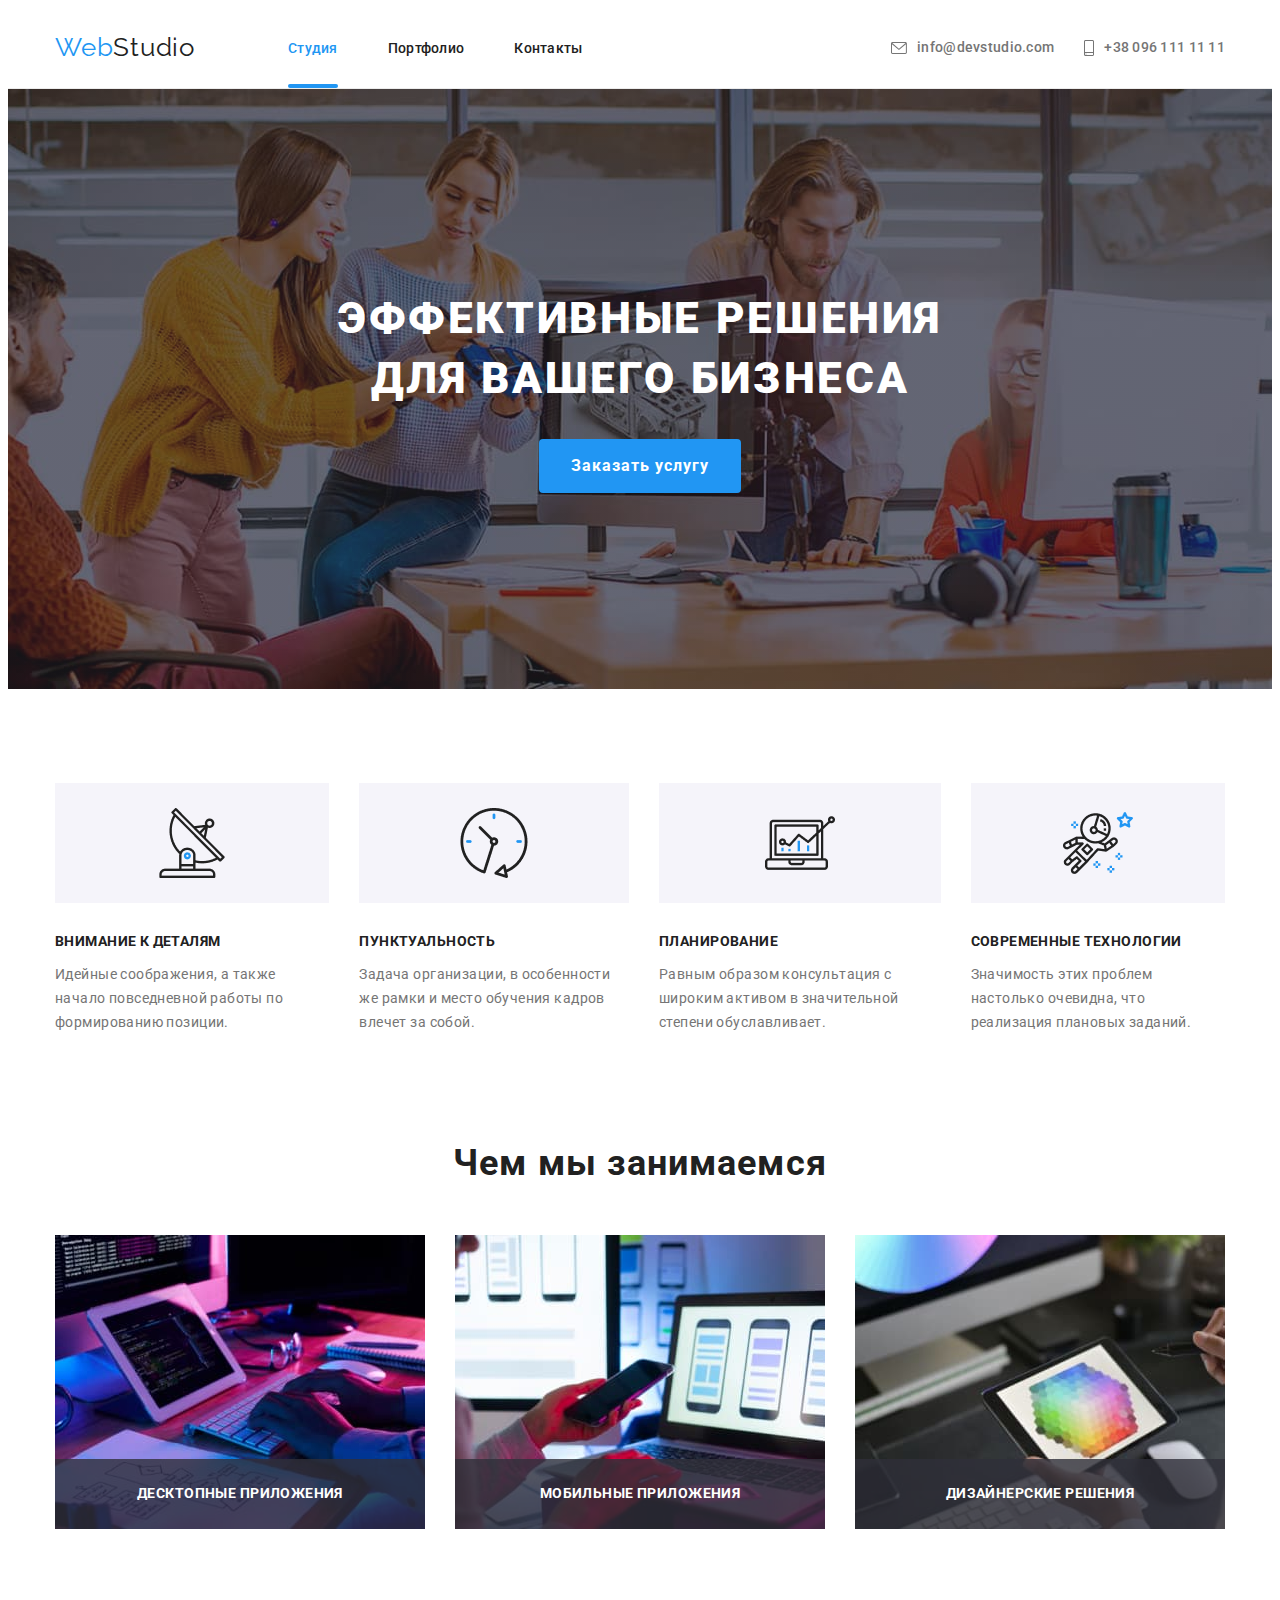
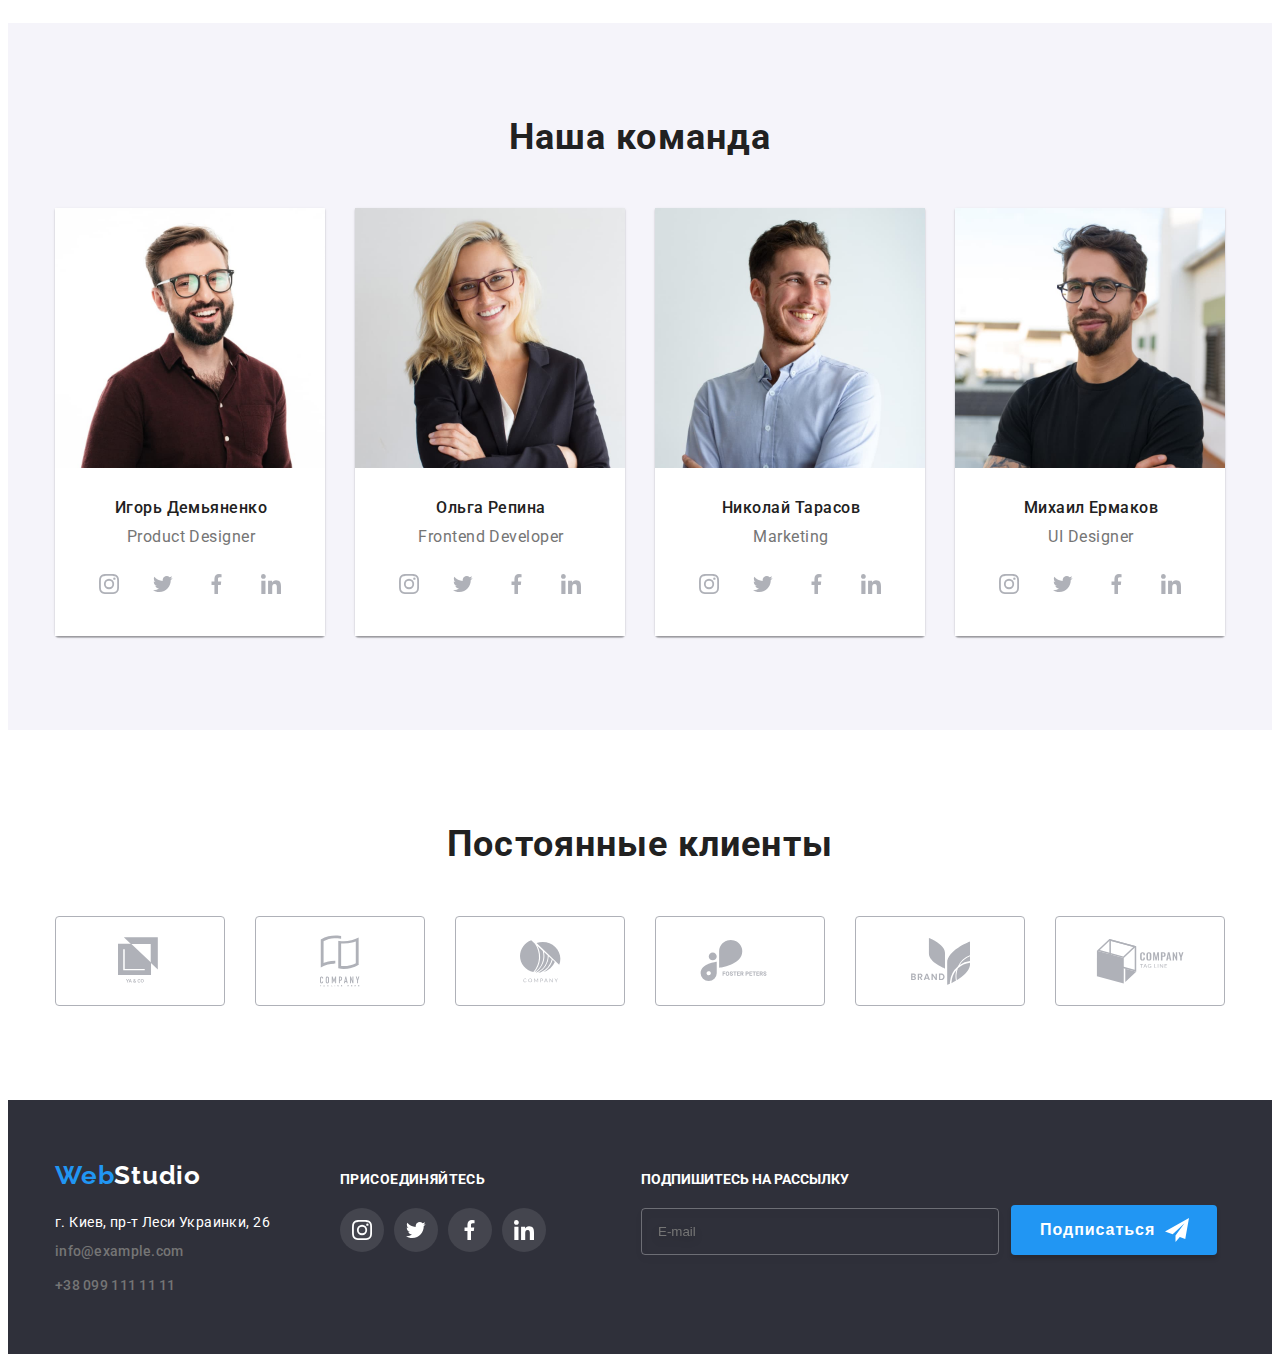
==== index.html @ e2f1b6fd "Добавление файлов 7-й работы" ====
<!DOCTYPE html>
<html lang="ru">
  <head>
    <meta charset="UTF-8" />
    <meta name="viewport" content="width=device-width, initial-scale=1.0" />
    <title>Студия</title>
    <link href="https://fonts.googleapis.com/css2?family=Raleway:wght@700&family=Roboto:wght@400;500;700;900&display=swap"
      rel="stylesheet">
    <link rel="stylesheet" href="./css/main.min.css" />
  </head>

  <body class="page">
    <!--Шапка сайта-->
    <header>
      <div class="container main-nav">
      <nav class="main-nav">
        <a href="./index.html" class="logo-header"><span class="web-header">Web</span>Studio</a>
        <ul class="site-nav list">
          <li class="item "><a href="./index.html" class="link current active-page">Студия</a></li>
          <li class="item"><a href="./portfolio.html" class="link">Портфолио</a></li>
          <li class="item"><a href="#contacts" class="link">Контакты</a></li>
        </ul>
      </nav>
      <ul class="site-contacts list">
        <li class="item envelope-item">
            <a href="mailto:info@devstudio.com" class="link envelope-link">
            <svg class="envelope-icon" width="16px" height="12px">
            <use href="./images/sprite.svg#icon-envelope"></use>
            </svg>info@devstudio.com</a>
        </li>
        <li class="item smartphone-item">
          <a href="tel:+380961111111" class="link smartphone-link">
            <svg class="smartphone-icon" width="10px" height="16px">
            <use href="./images/sprite.svg#icon-smartphone"></use>
            </svg>+38 096 111 11 11</a> 
        </li>
      </ul>
  </div>
    </header>
    <!--Герой-->
    <main>
    <section class="hero">
      <div class="container">
      <h1 class="hero-title">
        Эффективные решения<br/>
        для вашего бизнеса
      </h1>
      <div class="hero-button">
      <button type="button" class="button-primary" data-modal-open>Заказать услугу</button>
    </div>
    </div>
    </section>
    <!--Преимущества-->
    <section>
      <div class="container">
      <ul class="advantages list">
        <li class="advantages__item icon-antenna">
          <h3 class="title">Внимание к деталям</h3>
          <p class="text">
            Идейные соображения, а также начало повседневной работы по
            формированию позиции.
          </p>
        </li>
        <li class="advantages__item icon-clock">
          <h3 class="title">Пунктуальность</h3>
          <p class="text">
            Задача организации, в особенности же рамки и место обучения кадров
            влечет за собой.
          </p>
        </li>
        <li class="advantages__item icon-diagram">
          <h3 class="title">Планирование</h3>
          <p class="text">
            Равным образом консультация с широким активом в значительной степени
            обуславливает.
          </p>
        </li>
        <li class="advantages__item icon-astronaut">
          <h3 class="title">Современные технологии</h3>
          <p class="text">
            Значимость этих проблем настолько очевидна, что реализация плановых
            заданий.
          </p>
        </li>
      </ul>
      </div>
    </section>
    <!--Чем мы занимаемся-->
    <section>
    <div class="container">
      <h2 class="section-title">Чем мы занимаемся</h2>
      <ul class="examples list">
        <li class="examples__item">
          <img
            src="images/boxa.jpg"
            width="370"
            height="294"
            alt="Руки набирают код програмирования на клавиатуре"
          />
          <p class="examples__text">Десктопные приложения</p>
        </li>
        <li class="examples__item">
          <img
            src="images/boxb.jpg"
            width="370"
            height="294"
            alt="Девушка держит телефон"
          />
          <p class="examples__text">Мобильные приложения</p>
        </li>
        <li class="examples__item">
          <img
            src="images/boxc.jpg"
            width="370"
            height="294"
            alt="Работа с картинкой на планшете"
          />
          <p class="examples__text">Дизайнерские решения</p>
        </li>
      </ul>
      </div>
    </section>
    <!--Наша команда-->
    <section class="team">
      <div class="container section-team">
      <h2 class="section-title">Наша команда</h2>
      <ul class="team__list list">
        <li class="team__card">
          <img
            src="images/imga.jpg"
            width="270"
            height="260"
            alt="Селфи мужчины в красной рубашке"
          />
        <div class="team__content">  
          <h3 class="team__title">Игорь Демьяненко</h3>
          <p class="team__text">Product Designer</p>
        </div>
        <ul class="list icon-list">
          <li class="icon-list__item">
            <a href="" class="link icon-link__item">
            <svg class="icon-link" width="20" height="20" >
            <use href="./images/sprite.svg#icon-Instagram"></use>
            </svg>
            </a>
          </li>
          <li class="icon-list__item">
            <a href="" class="icon-link__item">
            <svg class="icon-link" width="20" height="20" >
            <use href="./images/sprite.svg#icon-Twitter"></use>
            </svg>
            </a>
          </li>
          <li class="icon-list__item">
            <a href="" class="icon-link__item">
            <svg class="icon-link" width="20" height="20" >
            <use href="./images/sprite.svg#icon-Facebook"></use>
            </svg> 
            </a>
          </li>
          <li class="icon-list__item">
            <a href="" class="icon-link__item">
            <svg class="icon-link" width="20" height="20">
            <use href="./images/sprite.svg#icon-Link"></use>
            </svg> 
            </a>
          </li>
        </ul>
        </li>
        <li class="team__card">
            <img
              src="images/imgb.jpg"
              width="270"
              height="260"
              alt="Селфи девушки блондинки в очках"
            />
        <div class="team__content">
            <h3 class="team__title">Ольга Репина</h3>
            <p class="team__text">Frontend Developer</p>
        </div>
        <ul class="list icon-list">
          <li class="icon-list__item">
            <a href="" class="link icon-link__item">
              <svg class="icon-link" width="20" height="20">
                <use href="./images/sprite.svg#icon-Instagram"></use>
              </svg>
            </a>
          </li>
          <li class="icon-list__item">
            <a href="" class="icon-link__item">
              <svg class="icon-link" width="20" height="20">
                <use href="./images/sprite.svg#icon-Twitter"></use>
              </svg>
            </a>
          </li>
          <li class="icon-list__item">
            <a href="" class="icon-link__item">
              <svg class="icon-link" width="20" height="20">
                <use href="./images/sprite.svg#icon-Facebook"></use>
              </svg>
            </a>
          </li>
          <li class="icon-list__item">
            <a href="" class="icon-link__item">
              <svg class="icon-link" width="20" height="20">
                <use href="./images/sprite.svg#icon-Link"></use>
              </svg>
            </a>
          </li>
        </ul>
        </li>
        <li class="team__card">
          <img
            src="images/imgc.jpg"
            width="270"
            height="260"
            alt="Селфи мужчины в белой рубашке"
          />
        <div class="team__content"> 
          <h3 class="team__title">Николай Тарасов</h3>
          <p class="team__text">Marketing</p>
        </div>
        <ul class="list icon-list">
          <li class="icon-list__item">
            <a href="" class="link icon-link__item">
              <svg class="icon-link" width="20" height="20">
                <use href="./images/sprite.svg#icon-Instagram"></use>
              </svg>
            </a>
          </li>
          <li class="icon-list__item">
            <a href="" class="icon-link__item">
              <svg class="icon-link" width="20" height="20">
                <use href="./images/sprite.svg#icon-Twitter"></use>
              </svg>
            </a>
          </li>
          <li class="icon-list__item">
            <a href="" class="icon-link__item">
              <svg class="icon-link" width="20" height="20">
                <use href="./images/sprite.svg#icon-Facebook"></use>
              </svg>
            </a>
          </li>
          <li class="icon-list__item">
            <a href="" class="icon-link__item">
              <svg class="icon-link" width="20" height="20">
                <use href="./images/sprite.svg#icon-Link"></use>
              </svg>
            </a>
          </li>
        </ul>
        </li>
        <li class="team__card">
          <img
            src="images/imgd.jpg"
            width="270"
            height="260"
            alt="Селфи мужчины в очках и черной футболке"
          />
        <div class="team__content">  
          <h3 class="team__title">Михаил Ермаков</h3>
          <p class="team__text">UI Designer</p>
        </div> 
        <ul class="list icon-list">
          <li class="icon-list__item">
            <a href="" class="link icon-link__item">
              <svg class="icon-link" width="20" height="20">
                <use href="./images/sprite.svg#icon-Instagram"></use>
              </svg>
            </a>
          </li>
          <li class="icon-list__item">
            <a href="" class="icon-link__item">
              <svg class="icon-link" width="20" height="20">
                <use href="./images/sprite.svg#icon-Twitter"></use>
              </svg>
            </a>
          </li>
          <li class="icon-list__item">
            <a href="" class="icon-link__item">
              <svg class="icon-link" width="20" height="20">
                <use href="./images/sprite.svg#icon-Facebook"></use>
              </svg>
            </a>
          </li>
          <li class="icon-list__item">
            <a href="" class="icon-link__item">
              <svg class="icon-link" width="20" height="20">
                <use href="./images/sprite.svg#icon-Link"></use>
              </svg>
            </a>
          </li>
        </ul>
        </li>
      </ul>
      </div>
    </section>
    <section>
      <div class="container clients">
        <h2 class="section-title ">Постоянные клиенты</h2>
        <ul class="list clients-list">
          <li class="clients-list__item">
            <div class="clients-container">
            <a href="" class="clients-link">
            <svg class="clients-icon" width="44px" height="49px">
            <use href="./images/sprite.svg#icon-Yago"></use>
            </svg> 
            </a>
            </div>
          </li>
          <li class="clients-list__item">
            <div class="clients-container">
            <a href="" class="clients-link">
            <svg class="clients-icon" width="40px" height="52px">
            <use href="./images/sprite.svg#icon-Tagline" class=""></use>
            </svg>
            </a>
            </div>
          </li>
          <li class="clients-list__item">
            <div class="clients-container">
            <a href="" class="clients-link">
            <svg class="clients-icon" width="41px" height="43px">
            <use href="./images/sprite.svg#icon-Company"></use>
            </svg> 
            </a>
            </div>
          </li>
          <li class="clients-list__item">
            <div class="clients-container">
            <a href="" class="clients-link">
            <svg class="clients-icon" width="80px" height="42px">
            <use href="./images/sprite.svg#icon-Foster"></use>
            </svg> 
            </a>
            </div>
          </li>
          <li class="clients-list__item">
            <div class="clients-container">
            <a href="" class="clients-link">
            <svg class="clients-icon" width="59px" height="47px">
            <use href="./images/sprite.svg#icon-Brand"></use>
            </svg> 
            </a>
            </div>
          </li>
          <li class="clients-list__item">
            <div class="clients-container">
            <a href="" class="clients-link">
            <svg class="clients-icon" width="89px" height="45px">
            <use href="./images/sprite.svg#icon-Comline"></use>
            </svg> 
            </a>
            </div>
          </li>
        </ul>
      </div>
    </section>
    </main>
    <!--Подвал сайта-->
    <footer class="footer">
      <div class="container footer-info">
      <div class="address-footer">
      <a href="./index.html" class="logo-footer"><span class="web-footer">Web</span>Studio</a>
      <!--Контактные данные-->
      <address class="address">г. Киев, пр-т Леси Украинки, 26</address>
      <address class="site-contacts mail" id="contacts"><a href="mailto:info@example.com" class="link mail">info@example.com</a></address>
      <address class="site-contacts "><a href="tel:+380991111111" class="link phone-number">+38 099 111 11 11</a></address>
      </div>
      <!-- Join-icons -->
      <div class="join">
        <h2 class="join-title">Присоединяйтесь</h2>
        <ul class="list join-list">
          <li class="join-list__item">
            <a href="" class="join-link">
            <svg width="20px" height="20px">
            <use href="./images/sprite.svg#icon-Instagram"></use>
            </svg>
            </a> 
          </li>
          <li class="join-list__item"> 
            <a href="" class="join-link">
            <svg width="20px" height="20px">
            <use href="./images/sprite.svg#icon-Twitter"></use>
            </svg>
            </a> 
          </li>
          <li class="join-list__item">
            <a href="" class="join-link">
            <svg width="20px" height="20px">
            <use href="./images/sprite.svg#icon-Facebook"></use>
            </svg>
            </a>
          </li>
          <li class="join-list__item">
            <a href="" class="join-link">
            <svg width="20px" height="20px">
            <use href="./images/sprite.svg#icon-Link"></use>
            </svg>
            </a>
          </li>
        </ul>
      </div>
      <div class="form-container">
        <form class="footer-form">
          <div class="footer-form__subs">
            <label for="footer-mail" class="footer-form__title">
              Подпишитесь на рассылку
            </label>
            <input class="footer-form__mail" type="email" name="footer-mail" id="footer-mail" placeholder="E-mail">
          </div>
            <button class="footer-form__button" type="submit">Подписаться
            <svg class="form-button__icon" width="24px" height="24px">
            <use href="./images/sprite.svg#icon-send"></use>
            </svg>
            </button>
        </form>
      </div>
    </div>
    </footer>
    <div class="backdrop is-hidden" data-modal>
      <div class="modal">
        <button class="button-close" data-modal-close>
          <svg class="button-icon" width="11px" height="11px">
            <use href="./images/sprite.svg#icon-Vector"></use>
          </svg>
        </button>
        <form class="modal-content">
          <h2 class="title-modal">Оставьте свои данные, мы вам перезвоним</h2>
          <label class="modal-content-label">
            Имя
            <input class="modal-content-input" type="text" name="user-name">
            <svg class="modal-content-icon" width="18px" height="18px">
              <use href="./images/sprite.svg#icon-person-modal"></use>
            </svg>
          </label>
          <label class="modal-content-label">
            Телефон
            <input class="modal-content-input" type="tel" name="user-phone">
            <svg class="modal-content-icon" width="18px" height="18px">
              <use href="./images/sprite.svg#icon-tel-modal"></use>
            </svg>
          </label>
          <label class="modal-content-label">
            Почта
            <input class="modal-content-input" type="email" name="user-mail">
            <svg class="modal-content-icon" width="18px" height="18px">
              <use href="./images/sprite.svg#icon-mail-modal"></use>
            </svg>
          </label>
          <label class="modal-content-label">
            Комментарий
            <textarea class="modal-content-input coments" name="user-comments" rows="10" placeholder="Введите текст"></textarea>
        
          </label>
          <label class="lable-check" for="policy">
            <input class="checkbox" type="checkbox" name="policy" id="policy">
            <span class="icon-check"></span>
            Соглашаюсь с рассылкой и принимаю <a href="" class="license-accept">Условия договора</a>
          </label>

          <button class="modal-content-button" type="submit">Отправить</button>
        </form>
      </div>
    </div>
    <script src="./js/modal.js"></script>
  </body>
</html>
---- css/main.min.css ----
:root{--primary-text-color: #757575;--title-text-color: #212121;--accent-text-color: #2196f3;--primary-white-color: #ffffff;--bgc-button-secondary: #f5f4fa;--bgc-hero-footer: #2f303a;--bgc-team: #f5f4fa;--pc-icon-color: #afb1b8;--clients-link-color: #afb1b8}html{-webkit-box-sizing:border-box;box-sizing:border-box}*,*::before,*::after{-webkit-box-sizing:inherit;box-sizing:inherit}.list{padding:0;margin:0;list-style:none}img{display:block;max-width:100%;height:auto}.page{background-color:var(--primary-white-color);color:var(--primary-text-color);font-family:Roboto, sans-serif}.container{margin-left:auto;margin-right:auto;padding-left:15px;padding-right:15px;width:1200px}.section-title{margin-top:0;margin-bottom:50px;color:var(--title-text-color);font-weight:bold;font-size:36px;line-height:1.16;text-align:center;letter-spacing:0.03em}.logo-header{padding-top:24px;padding-bottom:25px;color:var(--title-text-color);font-family:Raleway, sans-serif;font-size:26px;line-height:1.19;letter-spacing:0.03em;text-decoration:none}span.web-header{color:var(--accent-text-color);font-family:Raleway, sans-serif}.logo-footer{display:inline-block;padding-top:60px;padding-bottom:20px;color:var(--primary-white-color);font-family:Raleway, sans-serif;font-weight:bold;font-size:26px;line-height:1.19;letter-spacing:0.03em;text-decoration:none}span.web-footer{color:var(--accent-text-color);font-family:Raleway, sans-serif}header{border-bottom:1px solid #ececec}.main-nav{display:-webkit-box;display:-ms-flexbox;display:flex;-webkit-box-align:center;-ms-flex-align:center;align-items:center}.site-nav{display:-webkit-box;display:-ms-flexbox;display:flex;margin-left:93px}.site-nav .item:not(:last-child){margin-right:50px}.site-nav .link{color:var(--title-text-color);font-weight:500;font-size:14px;line-height:1.14;letter-spacing:0.02em;text-decoration:none}.site-nav .link:hover,.site-nav .link:focus{color:var(--accent-text-color);-webkit-transition:color 250ms cubic-bezier(0.4, 0, 0.2, 1);transition:color 250ms cubic-bezier(0.4, 0, 0.2, 1)}.site-nav .link.current{color:var(--accent-text-color)}.active-page{position:relative;padding-bottom:32px}.active-page::after{position:absolute;display:block;left:0;bottom:0;content:"";width:100%;height:4px;border-radius:2px;background-color:var(--accent-text-color)}.site-contacts{display:-webkit-box;display:-ms-flexbox;display:flex;margin-left:auto}.site-contacts .item+.item{margin-left:30px}.site-contacts .link{color:var(--primary-text-color);font-weight:500;font-style:normal;font-size:14px;line-height:1.14;letter-spacing:0.02em;text-decoration:none}.envelope-link{display:-webkit-box;display:-ms-flexbox;display:flex;-webkit-box-align:center;-ms-flex-align:center;align-items:center}.envelope-link:hover,.envelope-link:focus{color:var(--accent-text-color);-webkit-transition:color 250ms cubic-bezier(0.4, 0, 0.2, 1);transition:color 250ms cubic-bezier(0.4, 0, 0.2, 1)}.envelope-link:hover .envelope-icon,.envelope-link:focus .envelope-icon{fill:var(--accent-text-color);-webkit-transition:fill 250ms cubic-bezier(0.4, 0, 0.2, 1);transition:fill 250ms cubic-bezier(0.4, 0, 0.2, 1)}.envelope-icon{margin-right:10px;fill:var(--primary-text-color)}.smartphone-link{display:-webkit-box;display:-ms-flexbox;display:flex;-webkit-box-align:center;-ms-flex-align:center;align-items:center}.smartphone-link:hover,.smartphone-link:focus{color:var(--accent-text-color);-webkit-transition:color 250ms cubic-bezier(0.4, 0, 0.2, 1);transition:color 250ms cubic-bezier(0.4, 0, 0.2, 1)}.smartphone-link:hover .smartphone-icon,.smartphone-link:focus .smartphone-icon{fill:var(--accent-text-color);-webkit-transition:fill 250ms cubic-bezier(0.4, 0, 0.2, 1);transition:fill 250ms cubic-bezier(0.4, 0, 0.2, 1)}.smartphone-icon{margin-right:10px;fill:var(--primary-text-color)}.hero{background-color:var(--bgc-hero-footer);text-align:center;margin-top:0;margin-bottom:94px}.hero{max-width:1600px;height:600px;margin-left:auto;margin-right:auto;background-image:-webkit-gradient(linear, left top, right top, from(rgba(47,48,58,0.4)), to(rgba(47,48,58,0.4))),url(../images/fon-copy.jpg);background-image:linear-gradient(to right, rgba(47,48,58,0.4), rgba(47,48,58,0.4)),url(../images/fon-copy.jpg);background-repeat:no-repeat;background-position:center;background-size:cover}.hero-title{margin-top:0;margin-bottom:30px;padding-top:200px;color:var(--primary-white-color);font-weight:900;font-size:44px;line-height:1.36;letter-spacing:0.06em;text-transform:uppercase}.hero-button{padding-bottom:200px}.advantages__item{margin-left:30px}.advantages__item:first-child{margin-left:0}.advantages__item::before{margin-bottom:30px;display:block;content:"";height:120px;background-repeat:no-repeat;background-position:center;background-color:var(--bgc-button-secondary)}.icon-antenna::before{background-image:url(../images/antenna.png)}.icon-clock::before{background-image:url(../images/clock.png)}.icon-diagram::before{background-image:url(../images/diagram.png)}.icon-astronaut::before{background-image:url(../images/astronaut.png)}.advantages{display:-webkit-box;display:-ms-flexbox;display:flex;margin-top:0;margin-bottom:94px}.advantages .title{margin-top:0;margin-bottom:10px;color:var(--title-text-color);font-weight:bold;font-size:14px;line-height:16px;letter-spacing:0.03em;text-transform:uppercase}.advantages .text{font-weight:normal;font-size:14px;line-height:1.71;letter-spacing:0.03em}.examples{display:-webkit-box;display:-ms-flexbox;display:flex;-webkit-box-pack:justify;-ms-flex-pack:justify;justify-content:space-between;-webkit-box-align:stretch;-ms-flex-align:stretch;align-items:stretch;margin-top:0;margin-bottom:94px}.examples__item{position:relative;margin-left:30px}.examples__item:first-child{margin-left:0}.examples__text{position:absolute;bottom:0;right:0}.examples__text{display:-webkit-box;display:-ms-flexbox;display:flex;-webkit-box-pack:center;-ms-flex-pack:center;justify-content:center;-webkit-box-align:center;-ms-flex-align:center;align-items:center;width:370px;height:70px;background-color:rgba(47,48,58,0.8);margin:0;padding:0;font-family:Roboto;font-style:normal;font-weight:bold;font-size:14px;line-height:1.14;text-align:center;letter-spacing:0.03em;text-transform:uppercase;color:var(--primary-white-color)}.team{background-color:var(--bgc-team)}.team__list{display:-webkit-box;display:-ms-flexbox;display:flex;-ms-flex-pack:distribute;justify-content:space-around}.section-team{padding-top:94px;padding-bottom:94px}.team__title{margin-top:0;margin-bottom:0;padding-top:30px;padding-bottom:10px;color:var(--title-text-color);font-weight:500;font-size:16px;line-height:1.19;letter-spacing:0.03em}.team__text{margin-top:0;margin-bottom:0;padding-top:0;padding-bottom:16px;font-weight:normal;font-size:16px;line-height:1.19;letter-spacing:0.03em}.team__card{width:270px;border-radius:0px 0px 4px 4px;-webkit-box-shadow:0px 1px 3px rgba(0,0,0,0.12),0px 1px 1px rgba(0,0,0,0.14),0px 2px 1px rgba(0,0,0,0.2);box-shadow:0px 1px 3px rgba(0,0,0,0.12),0px 1px 1px rgba(0,0,0,0.14),0px 2px 1px rgba(0,0,0,0.2)}.team__card{margin-left:30px}.team__card:first-child{margin-left:0}.team__content{padding-top:0;padding-right:57px;padding-left:59px;background-color:var(--primary-white-color);text-align:center}.icon-list{display:-webkit-inline-box;display:-ms-inline-flexbox;display:inline-flex;-webkit-box-pack:center;-ms-flex-pack:center;justify-content:center;padding:0;margin:0;background-color:var(--primary-white-color)}.icon-list{padding-bottom:30px}.icon-list__item{margin-right:10px;border-radius:50%}.icon-list__item:first-child{margin-left:32px}.icon-list__item:last-child{margin-right:32px}.icon-link__item{display:block;display:-webkit-box;display:-ms-flexbox;display:flex;-webkit-box-pack:center;-ms-flex-pack:center;justify-content:center;-webkit-box-align:center;-ms-flex-align:center;align-items:center;border-radius:50%;width:44px;height:44px;background-color:var(--primary-white-color)}.icon-link{fill:var(--pc-icon-color)}.icon-link__item:hover,.icon-link__item:focus{background-color:var(--accent-text-color);-webkit-transition:background-color 250ms cubic-bezier(0.4, 0, 0.2, 1);transition:background-color 250ms cubic-bezier(0.4, 0, 0.2, 1)}.icon-link__item:hover .icon-link,.icon-link__item:focus .icon-link{fill:var(--primary-white-color);-webkit-transition:fill 250ms cubic-bezier(0.4, 0, 0.2, 1);transition:fill 250ms cubic-bezier(0.4, 0, 0.2, 1)}.button-primary{color:var(--primary-white-color);background-color:var(--accent-text-color);border-color:transparent;font-family:inherit;cursor:pointer;font-weight:bold;font-size:16px;line-height:1.88;letter-spacing:0.06em;display:inline-block;border-radius:4px;padding:10px 30px;min-width:200px;text-align:center}.button-secondary{color:var(--title-text-color);background-color:var(--bgc-button-secondary);padding:6px 22px;border-radius:4px;border-color:transparent;font-family:inherit;font-weight:500;font-size:16px;line-height:1.63;text-align:center;letter-spacing:0.03em;cursor:pointer}.button-secondary:hover,.button-secondary:focus{color:var(--primary-white-color);background-color:var(--accent-text-color);-webkit-transition:background-color 250ms cubic-bezier(0.4, 0, 0.2, 1),color 250ms cubic-bezier(0.4, 0, 0.2, 1);transition:background-color 250ms cubic-bezier(0.4, 0, 0.2, 1),color 250ms cubic-bezier(0.4, 0, 0.2, 1)}.clients-list{display:-webkit-box;display:-ms-flexbox;display:flex}.clients{padding-top:94px;padding-bottom:94px}.clients-list__item{display:-webkit-box;display:-ms-flexbox;display:flex}.clients-list__item{margin-right:30px}.clients-list__item:last-child{margin-right:0}.clients-link{display:block;display:-webkit-box;display:-ms-flexbox;display:flex;width:170px;height:90px;border:1px solid #afb1b8;border-radius:4px;-webkit-box-align:center;-ms-flex-align:center;align-items:center;-webkit-box-pack:center;-ms-flex-pack:center;justify-content:center;fill:var(--clients-link-color)}.clients-link:hover,.clients-link:focus{border-color:var(--accent-text-color);-webkit-transition:border-color 250ms cubic-bezier(0.4, 0, 0.2, 1);transition:border-color 250ms cubic-bezier(0.4, 0, 0.2, 1)}.clients-link:hover .clients-icon,.clients-link:focus .clients-icon{fill:var(--accent-text-color);-webkit-transition:fill 250ms cubic-bezier(0.4, 0, 0.2, 1);transition:fill 250ms cubic-bezier(0.4, 0, 0.2, 1)}.footer{background-color:var(--bgc-hero-footer)}.footer-info{display:-webkit-box;display:-ms-flexbox;display:flex;-webkit-box-align:baseline;-ms-flex-align:baseline;align-items:baseline}.address{padding-bottom:9px;color:var(--primary-white-color);font-family:Roboto;font-style:normal;font-weight:normal;font-size:14px;line-height:1.71;letter-spacing:0.03em}.mail{padding-bottom:9px}.mail:hover,.mail:focus{color:var(--accent-text-color);-webkit-transition:color 250ms cubic-bezier(0.4, 0, 0.2, 1);transition:color 250ms cubic-bezier(0.4, 0, 0.2, 1)}.phone-number{padding-bottom:60px}.phone-number:hover,.phone-number:focus{color:var(--accent-text-color);-webkit-transition:color 250ms cubic-bezier(0.4, 0, 0.2, 1);transition:color 250ms cubic-bezier(0.4, 0, 0.2, 1)}.join{margin-left:70px;padding-top:14px}.join-title{margin:0;padding:0;color:var(--primary-white-color);width:145px;height:16px}.join-title{font-family:Roboto;font-style:normal;font-weight:bold;font-size:14px;line-height:1.14;letter-spacing:0.03em;text-transform:uppercase}.join-list{display:-webkit-box;display:-ms-flexbox;display:flex;margin-top:20px;background-color:var(--bgc-hero-footer)}.join-list__item{margin-right:10px}.join-list__item:last-child{margin-right:0}.join-link{display:block;padding:12px;width:44px;height:44px;border-radius:50%;background-color:rgba(255,255,255,0.1)}.join-link{fill:var(--primary-white-color)}.join-link:hover,.join-link:focus{background-color:var(--accent-text-color);-webkit-transition:background-color 250ms cubic-bezier(0.4, 0, 0.2, 1);transition:background-color 250ms cubic-bezier(0.4, 0, 0.2, 1)}.form-container{margin-left:95px}.footer-form{display:-webkit-box;display:-ms-flexbox;display:flex;-webkit-box-align:end;-ms-flex-align:end;align-items:flex-end}.footer-form__subs{display:-webkit-box;display:-ms-flexbox;display:flex;-webkit-box-orient:vertical;-webkit-box-direction:normal;-ms-flex-direction:column;flex-direction:column}.footer-form__title{font-family:Roboto;font-style:normal;font-weight:bold;font-size:14px;line-height:1.14;text-transform:uppercase;color:var(--primary-white-color)}.footer-form__mail{margin-top:20px;padding-top:15px;padding-right:16px;padding-bottom:15px;padding-left:16px;color:var(--primary-white-color);width:358px;border:1px solid rgba(255,255,255,0.3);-webkit-filter:drop-shadow(0px 4px 4px rgba(0,0,0,0.15));filter:drop-shadow(0px 4px 4px rgba(0,0,0,0.15));border-radius:4px;background-color:transparent}.footer-form__button{margin-left:12px;padding-top:10px;padding-right:28px;padding-bottom:10px;padding-left:29px;display:-webkit-box;display:-ms-flexbox;display:flex;-webkit-box-align:center;-ms-flex-align:center;align-items:center;font-weight:700;font-size:16px;line-height:1.875;letter-spacing:0.06em;color:#ffffff;background-color:var(--accent-text-color);cursor:pointer;border:0;-webkit-box-shadow:0px 4px 4px rgba(0,0,0,0.15);box-shadow:0px 4px 4px rgba(0,0,0,0.15);border-radius:4px}.form-button__icon{margin-left:10px;fill:var(--primary-white-color)}.backdrop{position:fixed;top:0;left:0;width:100%;height:100%;background-color:rgba(0,0,0,0.2);opacity:1;-webkit-transition:opacity 250ms cubic-bezier(0.4, 0, 0.2, 1);transition:opacity 250ms cubic-bezier(0.4, 0, 0.2, 1)}.backdrop.is-hidden{opacity:0;pointer-events:none}.backdrop.is-hidden .modal{-webkit-transform:translate(-50%, -50%) scale(0.9);transform:translate(-50%, -50%) scale(0.9)}.modal{position:absolute;top:50%;left:50%;-webkit-transform:translate(-50%, -50%) scale(1);transform:translate(-50%, -50%) scale(1);-webkit-transition:-webkit-transform 250ms cubic-bezier(0.4, 0, 0.2, 1);transition:-webkit-transform 250ms cubic-bezier(0.4, 0, 0.2, 1);transition:transform 250ms cubic-bezier(0.4, 0, 0.2, 1);transition:transform 250ms cubic-bezier(0.4, 0, 0.2, 1), -webkit-transform 250ms cubic-bezier(0.4, 0, 0.2, 1);width:528px;height:581px;border-radius:4px;-webkit-box-shadow:0px 1px 3px rgba(0,0,0,0.12),0px 1px 1px rgba(0,0,0,0.14),0px 2px 1px rgba(0,0,0,0.2);box-shadow:0px 1px 3px rgba(0,0,0,0.12),0px 1px 1px rgba(0,0,0,0.14),0px 2px 1px rgba(0,0,0,0.2);background-color:var(--primary-white-color)}.button-close{display:-webkit-inline-box;display:-ms-inline-flexbox;display:inline-flex;-webkit-box-align:center;-ms-flex-align:center;align-items:center;-webkit-box-pack:center;-ms-flex-pack:center;justify-content:center;position:absolute;top:8px;right:8px;width:30px;height:30px;padding:0;background-color:var(--primary-white-color);border:1px solid rgba(0,0,0,0.1);border-radius:50%;cursor:pointer}.button-close:hover .button-icon{fill:var(--accent-text-color)}.button-icon{-webkit-transition:fill 250ms cubic-bezier(0.4, 0, 0.2, 1);transition:fill 250ms cubic-bezier(0.4, 0, 0.2, 1)}.modal-content{display:-webkit-box;display:-ms-flexbox;display:flex;-webkit-box-orient:vertical;-webkit-box-direction:normal;-ms-flex-direction:column;flex-direction:column;margin-right:40px;margin-left:40px;margin-bottom:40px}.title-modal{margin-top:40px;margin-bottom:12px;font-family:Roboto;font-style:normal;font-weight:bold;font-size:20px;line-height:1.15;text-align:center;letter-spacing:0.03em;color:var(--title-text-color)}.modal-content-label{position:relative;display:block;font-family:Roboto;font-style:normal;font-weight:normal;font-size:12px;line-height:14px;letter-spacing:0.01em;color:var(--primary-text-color)}.modal-content-label:nth-child(n+3){margin-top:10px}.modal-content-input{display:block;cursor:pointer;margin-top:4px;padding-top:12px;padding-right:16px;padding-bottom:12px;padding-left:42px;border:1px solid rgba(33,33,33,0.2);border-radius:4px;width:100%;resize:none;-webkit-transition:border 250ms cubic-bezier(0.4, 0, 0.2, 1);transition:border 250ms cubic-bezier(0.4, 0, 0.2, 1)}.modal-content-input:focus,.modal-content-input:hover{border:1px solid var(--accent-text-color)}.modal-content-input:focus ~ .modal-content-icon,.modal-content-input:hover ~ .modal-content-icon{fill:var(--accent-text-color)}.modal-content-input.coments{padding-left:16px;height:120px}.modal-content-input.coments::-webkit-input-placeholder{color:rgba(117,117,117,0.5)}.modal-content-input.coments:-ms-input-placeholder{color:rgba(117,117,117,0.5)}.modal-content-input.coments::-ms-input-placeholder{color:rgba(117,117,117,0.5)}.modal-content-input.coments::placeholder{color:rgba(117,117,117,0.5)}.modal-content-icon{position:absolute;top:50%;left:12px;-webkit-transition:fill 250ms cubic-bezier(0.4, 0, 0.2, 1);transition:fill 250ms cubic-bezier(0.4, 0, 0.2, 1)}.checkbox{position:absolute;width:1px;height:1px;margin:-1px;padding:0;border:0;clip:rect(0 0 0 0)}.checkbox:checked+.icon-check{border-color:transparent;background-color:var(--accent-text-color);background-image:url(../images/check.svg);background-repeat:no-repeat;background-size:contain;background-origin:border-box;background-position:center}.lable-check{display:inline-block;display:-webkit-box;display:-ms-flexbox;display:flex;-webkit-box-align:center;-ms-flex-align:center;align-items:center;margin-top:20px;padding-left:10px;margin-right:10px;font-family:Roboto;font-style:normal;font-weight:normal;font-size:14px;line-height:1.714;letter-spacing:0.03em;cursor:pointer}.icon-check{display:inline-block;width:15px;height:15px;border-radius:2px;margin-right:7px;border:2px solid black}.license-accept{margin-left:7px;color:var(--accent-text-color)}.modal-content-button{margin-top:30px;margin-right:auto;margin-left:auto;padding:10px 55px 10px 56px;font-weight:700;font-size:16px;line-height:1.875;letter-spacing:0.06em;color:var(--primary-white-color);background-color:var(--accent-text-color);-webkit-box-shadow:0px 4px 4px rgba(0,0,0,0.15);box-shadow:0px 4px 4px rgba(0,0,0,0.15);border-radius:4px;border:0;cursor:pointer;-webkit-transition:background-color 250ms cubic-bezier(0.4, 0, 0.2, 1);transition:background-color 250ms cubic-bezier(0.4, 0, 0.2, 1)}.modal-content-button:hover,.modal-content-button:focus{background:var(--accent-text-color);-webkit-box-shadow:0px 4px 4px rgba(0,0,0,0.15);box-shadow:0px 4px 4px rgba(0,0,0,0.15);border-radius:4px}
/*# sourceMappingURL=main.min.css.map */
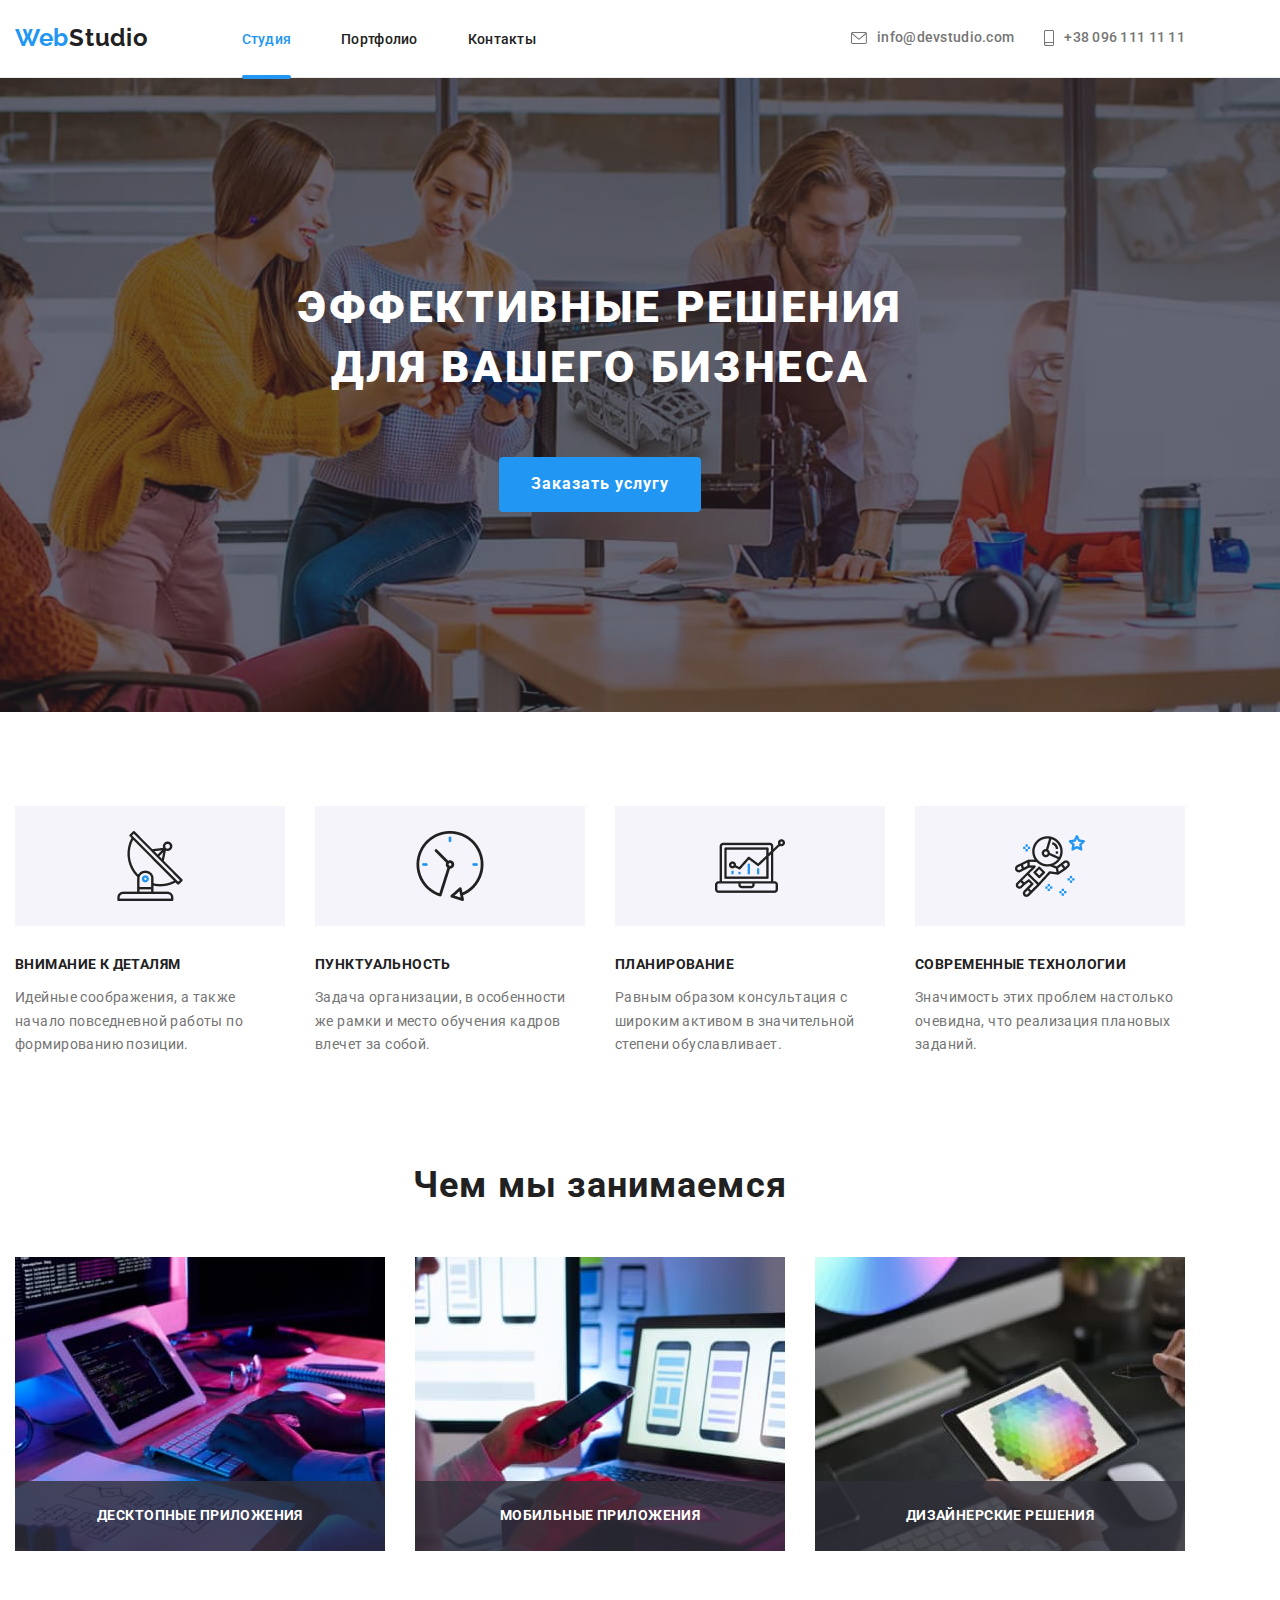
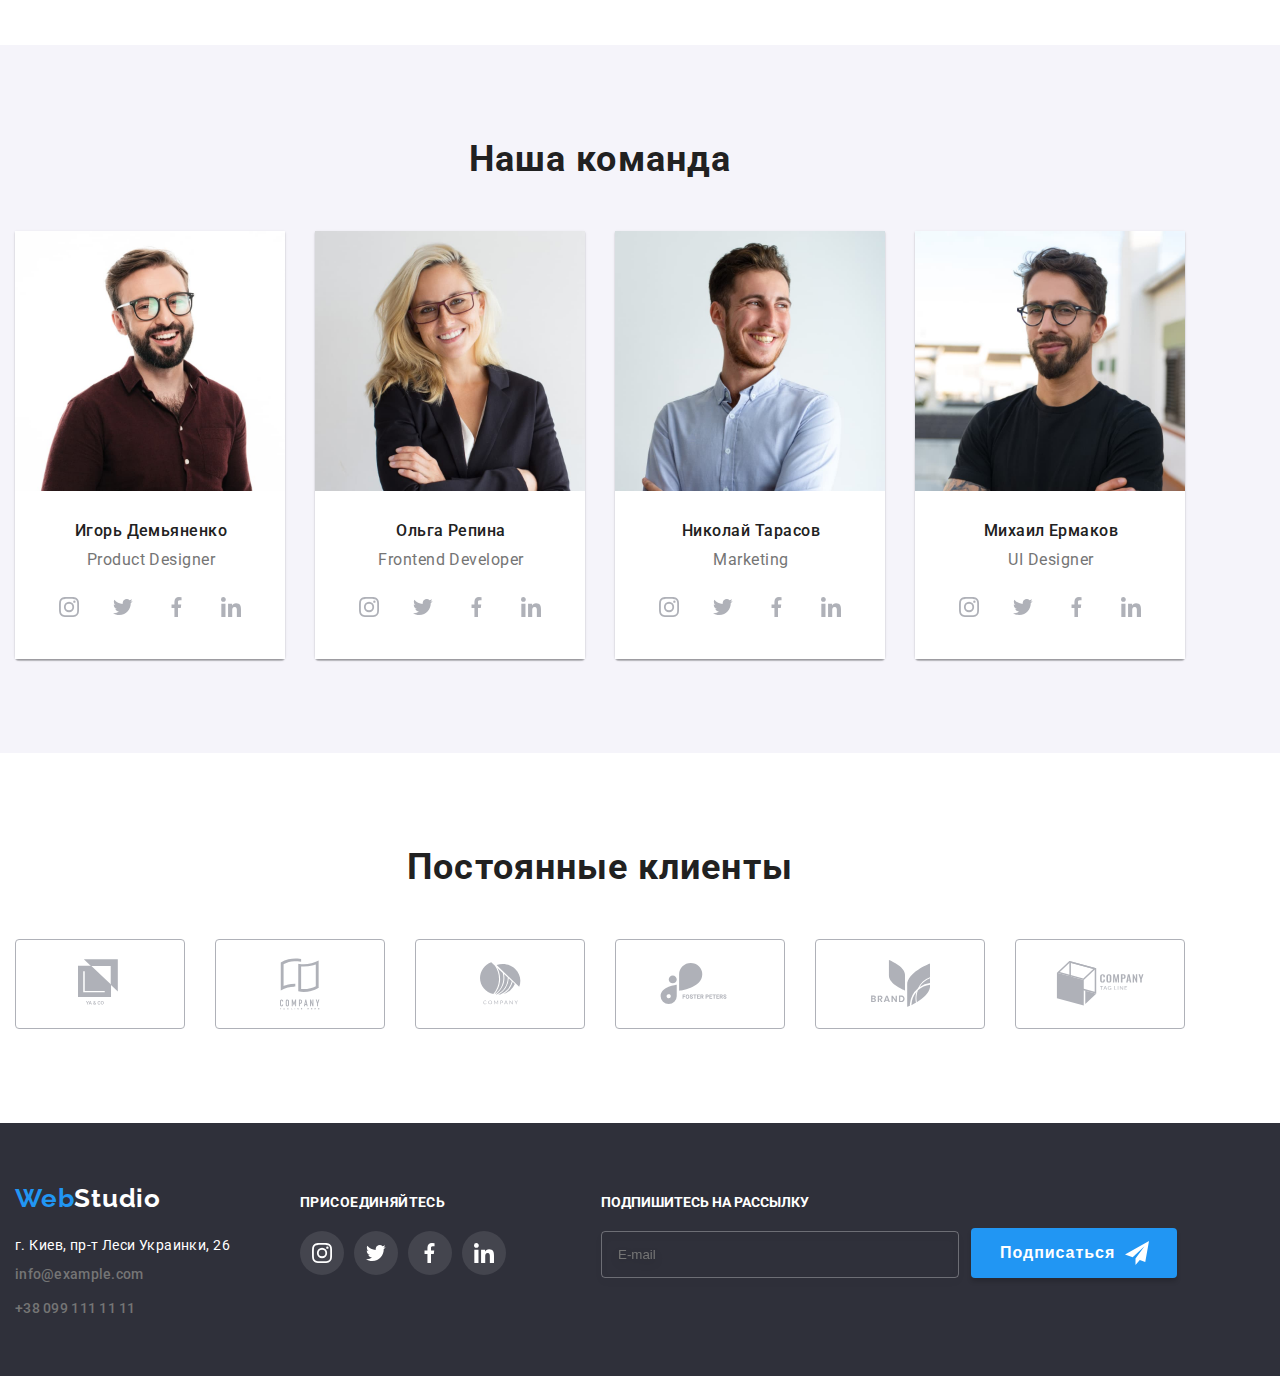
==== commit e1cda800: "Адаптирование страниц" ====
--- a/index.html
+++ b/index.html
@@ -12,9 +12,15 @@
   <body class="page">
     <!--Шапка сайта-->
     <header>
-      <div class="container main-nav">
+      <div class="container navigation">
+        <a href="./index.html" class="logo-header"><span class="web-header">Web</span>Studio</a>
+        <button type="button" class="header__mobile-menu-button" aria-expanded="false" data-menu-button>
+          <svg class="header__mobile-menu-icon" width="24" height="24" aria-label="Переключатель мобильного меню">
+            <use class="icon-menu" href="./images/sprite.svg#icon-menu_24px"></use>
+            <use class="icon-cross" href="./images/sprite.svg#icon-Vector"></use>
+          </svg>
+        </button>
       <nav class="main-nav">
-        <a href="./index.html" class="logo-header"><span class="web-header">Web</span>Studio</a>
         <ul class="site-nav list">
           <li class="item "><a href="./index.html" class="link current active-page">Студия</a></li>
           <li class="item"><a href="./portfolio.html" class="link">Портфолио</a></li>
@@ -87,7 +93,7 @@
     </section>
     <!--Чем мы занимаемся-->
     <section>
-    <div class="container">
+    <div class="container examples-container">
       <h2 class="section-title">Чем мы занимаемся</h2>
       <ul class="examples list">
         <li class="examples__item">
@@ -465,5 +471,6 @@
       </div>
     </div>
     <script src="./js/modal.js"></script>
+    <script src="./js/menu.js"></script>
   </body>
 </html>
--- a/css/main.min.css
+++ b/css/main.min.css
@@ -1,2 +1,2 @@
-:root{--primary-text-color: #757575;--title-text-color: #212121;--accent-text-color: #2196f3;--primary-white-color: #ffffff;--bgc-button-secondary: #f5f4fa;--bgc-hero-footer: #2f303a;--bgc-team: #f5f4fa;--pc-icon-color: #afb1b8;--clients-link-color: #afb1b8}html{-webkit-box-sizing:border-box;box-sizing:border-box}*,*::before,*::after{-webkit-box-sizing:inherit;box-sizing:inherit}.list{padding:0;margin:0;list-style:none}img{display:block;max-width:100%;height:auto}.page{background-color:var(--primary-white-color);color:var(--primary-text-color);font-family:Roboto, sans-serif}.container{margin-left:auto;margin-right:auto;padding-left:15px;padding-right:15px;width:1200px}.section-title{margin-top:0;margin-bottom:50px;color:var(--title-text-color);font-weight:bold;font-size:36px;line-height:1.16;text-align:center;letter-spacing:0.03em}.logo-header{padding-top:24px;padding-bottom:25px;color:var(--title-text-color);font-family:Raleway, sans-serif;font-size:26px;line-height:1.19;letter-spacing:0.03em;text-decoration:none}span.web-header{color:var(--accent-text-color);font-family:Raleway, sans-serif}.logo-footer{display:inline-block;padding-top:60px;padding-bottom:20px;color:var(--primary-white-color);font-family:Raleway, sans-serif;font-weight:bold;font-size:26px;line-height:1.19;letter-spacing:0.03em;text-decoration:none}span.web-footer{color:var(--accent-text-color);font-family:Raleway, sans-serif}header{border-bottom:1px solid #ececec}.main-nav{display:-webkit-box;display:-ms-flexbox;display:flex;-webkit-box-align:center;-ms-flex-align:center;align-items:center}.site-nav{display:-webkit-box;display:-ms-flexbox;display:flex;margin-left:93px}.site-nav .item:not(:last-child){margin-right:50px}.site-nav .link{color:var(--title-text-color);font-weight:500;font-size:14px;line-height:1.14;letter-spacing:0.02em;text-decoration:none}.site-nav .link:hover,.site-nav .link:focus{color:var(--accent-text-color);-webkit-transition:color 250ms cubic-bezier(0.4, 0, 0.2, 1);transition:color 250ms cubic-bezier(0.4, 0, 0.2, 1)}.site-nav .link.current{color:var(--accent-text-color)}.active-page{position:relative;padding-bottom:32px}.active-page::after{position:absolute;display:block;left:0;bottom:0;content:"";width:100%;height:4px;border-radius:2px;background-color:var(--accent-text-color)}.site-contacts{display:-webkit-box;display:-ms-flexbox;display:flex;margin-left:auto}.site-contacts .item+.item{margin-left:30px}.site-contacts .link{color:var(--primary-text-color);font-weight:500;font-style:normal;font-size:14px;line-height:1.14;letter-spacing:0.02em;text-decoration:none}.envelope-link{display:-webkit-box;display:-ms-flexbox;display:flex;-webkit-box-align:center;-ms-flex-align:center;align-items:center}.envelope-link:hover,.envelope-link:focus{color:var(--accent-text-color);-webkit-transition:color 250ms cubic-bezier(0.4, 0, 0.2, 1);transition:color 250ms cubic-bezier(0.4, 0, 0.2, 1)}.envelope-link:hover .envelope-icon,.envelope-link:focus .envelope-icon{fill:var(--accent-text-color);-webkit-transition:fill 250ms cubic-bezier(0.4, 0, 0.2, 1);transition:fill 250ms cubic-bezier(0.4, 0, 0.2, 1)}.envelope-icon{margin-right:10px;fill:var(--primary-text-color)}.smartphone-link{display:-webkit-box;display:-ms-flexbox;display:flex;-webkit-box-align:center;-ms-flex-align:center;align-items:center}.smartphone-link:hover,.smartphone-link:focus{color:var(--accent-text-color);-webkit-transition:color 250ms cubic-bezier(0.4, 0, 0.2, 1);transition:color 250ms cubic-bezier(0.4, 0, 0.2, 1)}.smartphone-link:hover .smartphone-icon,.smartphone-link:focus .smartphone-icon{fill:var(--accent-text-color);-webkit-transition:fill 250ms cubic-bezier(0.4, 0, 0.2, 1);transition:fill 250ms cubic-bezier(0.4, 0, 0.2, 1)}.smartphone-icon{margin-right:10px;fill:var(--primary-text-color)}.hero{background-color:var(--bgc-hero-footer);text-align:center;margin-top:0;margin-bottom:94px}.hero{max-width:1600px;height:600px;margin-left:auto;margin-right:auto;background-image:-webkit-gradient(linear, left top, right top, from(rgba(47,48,58,0.4)), to(rgba(47,48,58,0.4))),url(../images/fon-copy.jpg);background-image:linear-gradient(to right, rgba(47,48,58,0.4), rgba(47,48,58,0.4)),url(../images/fon-copy.jpg);background-repeat:no-repeat;background-position:center;background-size:cover}.hero-title{margin-top:0;margin-bottom:30px;padding-top:200px;color:var(--primary-white-color);font-weight:900;font-size:44px;line-height:1.36;letter-spacing:0.06em;text-transform:uppercase}.hero-button{padding-bottom:200px}.advantages__item{margin-left:30px}.advantages__item:first-child{margin-left:0}.advantages__item::before{margin-bottom:30px;display:block;content:"";height:120px;background-repeat:no-repeat;background-position:center;background-color:var(--bgc-button-secondary)}.icon-antenna::before{background-image:url(../images/antenna.png)}.icon-clock::before{background-image:url(../images/clock.png)}.icon-diagram::before{background-image:url(../images/diagram.png)}.icon-astronaut::before{background-image:url(../images/astronaut.png)}.advantages{display:-webkit-box;display:-ms-flexbox;display:flex;margin-top:0;margin-bottom:94px}.advantages .title{margin-top:0;margin-bottom:10px;color:var(--title-text-color);font-weight:bold;font-size:14px;line-height:16px;letter-spacing:0.03em;text-transform:uppercase}.advantages .text{font-weight:normal;font-size:14px;line-height:1.71;letter-spacing:0.03em}.examples{display:-webkit-box;display:-ms-flexbox;display:flex;-webkit-box-pack:justify;-ms-flex-pack:justify;justify-content:space-between;-webkit-box-align:stretch;-ms-flex-align:stretch;align-items:stretch;margin-top:0;margin-bottom:94px}.examples__item{position:relative;margin-left:30px}.examples__item:first-child{margin-left:0}.examples__text{position:absolute;bottom:0;right:0}.examples__text{display:-webkit-box;display:-ms-flexbox;display:flex;-webkit-box-pack:center;-ms-flex-pack:center;justify-content:center;-webkit-box-align:center;-ms-flex-align:center;align-items:center;width:370px;height:70px;background-color:rgba(47,48,58,0.8);margin:0;padding:0;font-family:Roboto;font-style:normal;font-weight:bold;font-size:14px;line-height:1.14;text-align:center;letter-spacing:0.03em;text-transform:uppercase;color:var(--primary-white-color)}.team{background-color:var(--bgc-team)}.team__list{display:-webkit-box;display:-ms-flexbox;display:flex;-ms-flex-pack:distribute;justify-content:space-around}.section-team{padding-top:94px;padding-bottom:94px}.team__title{margin-top:0;margin-bottom:0;padding-top:30px;padding-bottom:10px;color:var(--title-text-color);font-weight:500;font-size:16px;line-height:1.19;letter-spacing:0.03em}.team__text{margin-top:0;margin-bottom:0;padding-top:0;padding-bottom:16px;font-weight:normal;font-size:16px;line-height:1.19;letter-spacing:0.03em}.team__card{width:270px;border-radius:0px 0px 4px 4px;-webkit-box-shadow:0px 1px 3px rgba(0,0,0,0.12),0px 1px 1px rgba(0,0,0,0.14),0px 2px 1px rgba(0,0,0,0.2);box-shadow:0px 1px 3px rgba(0,0,0,0.12),0px 1px 1px rgba(0,0,0,0.14),0px 2px 1px rgba(0,0,0,0.2)}.team__card{margin-left:30px}.team__card:first-child{margin-left:0}.team__content{padding-top:0;padding-right:57px;padding-left:59px;background-color:var(--primary-white-color);text-align:center}.icon-list{display:-webkit-inline-box;display:-ms-inline-flexbox;display:inline-flex;-webkit-box-pack:center;-ms-flex-pack:center;justify-content:center;padding:0;margin:0;background-color:var(--primary-white-color)}.icon-list{padding-bottom:30px}.icon-list__item{margin-right:10px;border-radius:50%}.icon-list__item:first-child{margin-left:32px}.icon-list__item:last-child{margin-right:32px}.icon-link__item{display:block;display:-webkit-box;display:-ms-flexbox;display:flex;-webkit-box-pack:center;-ms-flex-pack:center;justify-content:center;-webkit-box-align:center;-ms-flex-align:center;align-items:center;border-radius:50%;width:44px;height:44px;background-color:var(--primary-white-color)}.icon-link{fill:var(--pc-icon-color)}.icon-link__item:hover,.icon-link__item:focus{background-color:var(--accent-text-color);-webkit-transition:background-color 250ms cubic-bezier(0.4, 0, 0.2, 1);transition:background-color 250ms cubic-bezier(0.4, 0, 0.2, 1)}.icon-link__item:hover .icon-link,.icon-link__item:focus .icon-link{fill:var(--primary-white-color);-webkit-transition:fill 250ms cubic-bezier(0.4, 0, 0.2, 1);transition:fill 250ms cubic-bezier(0.4, 0, 0.2, 1)}.button-primary{color:var(--primary-white-color);background-color:var(--accent-text-color);border-color:transparent;font-family:inherit;cursor:pointer;font-weight:bold;font-size:16px;line-height:1.88;letter-spacing:0.06em;display:inline-block;border-radius:4px;padding:10px 30px;min-width:200px;text-align:center}.button-secondary{color:var(--title-text-color);background-color:var(--bgc-button-secondary);padding:6px 22px;border-radius:4px;border-color:transparent;font-family:inherit;font-weight:500;font-size:16px;line-height:1.63;text-align:center;letter-spacing:0.03em;cursor:pointer}.button-secondary:hover,.button-secondary:focus{color:var(--primary-white-color);background-color:var(--accent-text-color);-webkit-transition:background-color 250ms cubic-bezier(0.4, 0, 0.2, 1),color 250ms cubic-bezier(0.4, 0, 0.2, 1);transition:background-color 250ms cubic-bezier(0.4, 0, 0.2, 1),color 250ms cubic-bezier(0.4, 0, 0.2, 1)}.clients-list{display:-webkit-box;display:-ms-flexbox;display:flex}.clients{padding-top:94px;padding-bottom:94px}.clients-list__item{display:-webkit-box;display:-ms-flexbox;display:flex}.clients-list__item{margin-right:30px}.clients-list__item:last-child{margin-right:0}.clients-link{display:block;display:-webkit-box;display:-ms-flexbox;display:flex;width:170px;height:90px;border:1px solid #afb1b8;border-radius:4px;-webkit-box-align:center;-ms-flex-align:center;align-items:center;-webkit-box-pack:center;-ms-flex-pack:center;justify-content:center;fill:var(--clients-link-color)}.clients-link:hover,.clients-link:focus{border-color:var(--accent-text-color);-webkit-transition:border-color 250ms cubic-bezier(0.4, 0, 0.2, 1);transition:border-color 250ms cubic-bezier(0.4, 0, 0.2, 1)}.clients-link:hover .clients-icon,.clients-link:focus .clients-icon{fill:var(--accent-text-color);-webkit-transition:fill 250ms cubic-bezier(0.4, 0, 0.2, 1);transition:fill 250ms cubic-bezier(0.4, 0, 0.2, 1)}.footer{background-color:var(--bgc-hero-footer)}.footer-info{display:-webkit-box;display:-ms-flexbox;display:flex;-webkit-box-align:baseline;-ms-flex-align:baseline;align-items:baseline}.address{padding-bottom:9px;color:var(--primary-white-color);font-family:Roboto;font-style:normal;font-weight:normal;font-size:14px;line-height:1.71;letter-spacing:0.03em}.mail{padding-bottom:9px}.mail:hover,.mail:focus{color:var(--accent-text-color);-webkit-transition:color 250ms cubic-bezier(0.4, 0, 0.2, 1);transition:color 250ms cubic-bezier(0.4, 0, 0.2, 1)}.phone-number{padding-bottom:60px}.phone-number:hover,.phone-number:focus{color:var(--accent-text-color);-webkit-transition:color 250ms cubic-bezier(0.4, 0, 0.2, 1);transition:color 250ms cubic-bezier(0.4, 0, 0.2, 1)}.join{margin-left:70px;padding-top:14px}.join-title{margin:0;padding:0;color:var(--primary-white-color);width:145px;height:16px}.join-title{font-family:Roboto;font-style:normal;font-weight:bold;font-size:14px;line-height:1.14;letter-spacing:0.03em;text-transform:uppercase}.join-list{display:-webkit-box;display:-ms-flexbox;display:flex;margin-top:20px;background-color:var(--bgc-hero-footer)}.join-list__item{margin-right:10px}.join-list__item:last-child{margin-right:0}.join-link{display:block;padding:12px;width:44px;height:44px;border-radius:50%;background-color:rgba(255,255,255,0.1)}.join-link{fill:var(--primary-white-color)}.join-link:hover,.join-link:focus{background-color:var(--accent-text-color);-webkit-transition:background-color 250ms cubic-bezier(0.4, 0, 0.2, 1);transition:background-color 250ms cubic-bezier(0.4, 0, 0.2, 1)}.form-container{margin-left:95px}.footer-form{display:-webkit-box;display:-ms-flexbox;display:flex;-webkit-box-align:end;-ms-flex-align:end;align-items:flex-end}.footer-form__subs{display:-webkit-box;display:-ms-flexbox;display:flex;-webkit-box-orient:vertical;-webkit-box-direction:normal;-ms-flex-direction:column;flex-direction:column}.footer-form__title{font-family:Roboto;font-style:normal;font-weight:bold;font-size:14px;line-height:1.14;text-transform:uppercase;color:var(--primary-white-color)}.footer-form__mail{margin-top:20px;padding-top:15px;padding-right:16px;padding-bottom:15px;padding-left:16px;color:var(--primary-white-color);width:358px;border:1px solid rgba(255,255,255,0.3);-webkit-filter:drop-shadow(0px 4px 4px rgba(0,0,0,0.15));filter:drop-shadow(0px 4px 4px rgba(0,0,0,0.15));border-radius:4px;background-color:transparent}.footer-form__button{margin-left:12px;padding-top:10px;padding-right:28px;padding-bottom:10px;padding-left:29px;display:-webkit-box;display:-ms-flexbox;display:flex;-webkit-box-align:center;-ms-flex-align:center;align-items:center;font-weight:700;font-size:16px;line-height:1.875;letter-spacing:0.06em;color:#ffffff;background-color:var(--accent-text-color);cursor:pointer;border:0;-webkit-box-shadow:0px 4px 4px rgba(0,0,0,0.15);box-shadow:0px 4px 4px rgba(0,0,0,0.15);border-radius:4px}.form-button__icon{margin-left:10px;fill:var(--primary-white-color)}.backdrop{position:fixed;top:0;left:0;width:100%;height:100%;background-color:rgba(0,0,0,0.2);opacity:1;-webkit-transition:opacity 250ms cubic-bezier(0.4, 0, 0.2, 1);transition:opacity 250ms cubic-bezier(0.4, 0, 0.2, 1)}.backdrop.is-hidden{opacity:0;pointer-events:none}.backdrop.is-hidden .modal{-webkit-transform:translate(-50%, -50%) scale(0.9);transform:translate(-50%, -50%) scale(0.9)}.modal{position:absolute;top:50%;left:50%;-webkit-transform:translate(-50%, -50%) scale(1);transform:translate(-50%, -50%) scale(1);-webkit-transition:-webkit-transform 250ms cubic-bezier(0.4, 0, 0.2, 1);transition:-webkit-transform 250ms cubic-bezier(0.4, 0, 0.2, 1);transition:transform 250ms cubic-bezier(0.4, 0, 0.2, 1);transition:transform 250ms cubic-bezier(0.4, 0, 0.2, 1), -webkit-transform 250ms cubic-bezier(0.4, 0, 0.2, 1);width:528px;height:581px;border-radius:4px;-webkit-box-shadow:0px 1px 3px rgba(0,0,0,0.12),0px 1px 1px rgba(0,0,0,0.14),0px 2px 1px rgba(0,0,0,0.2);box-shadow:0px 1px 3px rgba(0,0,0,0.12),0px 1px 1px rgba(0,0,0,0.14),0px 2px 1px rgba(0,0,0,0.2);background-color:var(--primary-white-color)}.button-close{display:-webkit-inline-box;display:-ms-inline-flexbox;display:inline-flex;-webkit-box-align:center;-ms-flex-align:center;align-items:center;-webkit-box-pack:center;-ms-flex-pack:center;justify-content:center;position:absolute;top:8px;right:8px;width:30px;height:30px;padding:0;background-color:var(--primary-white-color);border:1px solid rgba(0,0,0,0.1);border-radius:50%;cursor:pointer}.button-close:hover .button-icon{fill:var(--accent-text-color)}.button-icon{-webkit-transition:fill 250ms cubic-bezier(0.4, 0, 0.2, 1);transition:fill 250ms cubic-bezier(0.4, 0, 0.2, 1)}.modal-content{display:-webkit-box;display:-ms-flexbox;display:flex;-webkit-box-orient:vertical;-webkit-box-direction:normal;-ms-flex-direction:column;flex-direction:column;margin-right:40px;margin-left:40px;margin-bottom:40px}.title-modal{margin-top:40px;margin-bottom:12px;font-family:Roboto;font-style:normal;font-weight:bold;font-size:20px;line-height:1.15;text-align:center;letter-spacing:0.03em;color:var(--title-text-color)}.modal-content-label{position:relative;display:block;font-family:Roboto;font-style:normal;font-weight:normal;font-size:12px;line-height:14px;letter-spacing:0.01em;color:var(--primary-text-color)}.modal-content-label:nth-child(n+3){margin-top:10px}.modal-content-input{display:block;cursor:pointer;margin-top:4px;padding-top:12px;padding-right:16px;padding-bottom:12px;padding-left:42px;border:1px solid rgba(33,33,33,0.2);border-radius:4px;width:100%;resize:none;-webkit-transition:border 250ms cubic-bezier(0.4, 0, 0.2, 1);transition:border 250ms cubic-bezier(0.4, 0, 0.2, 1)}.modal-content-input:focus,.modal-content-input:hover{border:1px solid var(--accent-text-color)}.modal-content-input:focus ~ .modal-content-icon,.modal-content-input:hover ~ .modal-content-icon{fill:var(--accent-text-color)}.modal-content-input.coments{padding-left:16px;height:120px}.modal-content-input.coments::-webkit-input-placeholder{color:rgba(117,117,117,0.5)}.modal-content-input.coments:-ms-input-placeholder{color:rgba(117,117,117,0.5)}.modal-content-input.coments::-ms-input-placeholder{color:rgba(117,117,117,0.5)}.modal-content-input.coments::placeholder{color:rgba(117,117,117,0.5)}.modal-content-icon{position:absolute;top:50%;left:12px;-webkit-transition:fill 250ms cubic-bezier(0.4, 0, 0.2, 1);transition:fill 250ms cubic-bezier(0.4, 0, 0.2, 1)}.checkbox{position:absolute;width:1px;height:1px;margin:-1px;padding:0;border:0;clip:rect(0 0 0 0)}.checkbox:checked+.icon-check{border-color:transparent;background-color:var(--accent-text-color);background-image:url(../images/check.svg);background-repeat:no-repeat;background-size:contain;background-origin:border-box;background-position:center}.lable-check{display:inline-block;display:-webkit-box;display:-ms-flexbox;display:flex;-webkit-box-align:center;-ms-flex-align:center;align-items:center;margin-top:20px;padding-left:10px;margin-right:10px;font-family:Roboto;font-style:normal;font-weight:normal;font-size:14px;line-height:1.714;letter-spacing:0.03em;cursor:pointer}.icon-check{display:inline-block;width:15px;height:15px;border-radius:2px;margin-right:7px;border:2px solid black}.license-accept{margin-left:7px;color:var(--accent-text-color)}.modal-content-button{margin-top:30px;margin-right:auto;margin-left:auto;padding:10px 55px 10px 56px;font-weight:700;font-size:16px;line-height:1.875;letter-spacing:0.06em;color:var(--primary-white-color);background-color:var(--accent-text-color);-webkit-box-shadow:0px 4px 4px rgba(0,0,0,0.15);box-shadow:0px 4px 4px rgba(0,0,0,0.15);border-radius:4px;border:0;cursor:pointer;-webkit-transition:background-color 250ms cubic-bezier(0.4, 0, 0.2, 1);transition:background-color 250ms cubic-bezier(0.4, 0, 0.2, 1)}.modal-content-button:hover,.modal-content-button:focus{background:var(--accent-text-color);-webkit-box-shadow:0px 4px 4px rgba(0,0,0,0.15);box-shadow:0px 4px 4px rgba(0,0,0,0.15);border-radius:4px}
+:root{--primary-text-color: #757575;--title-text-color: #212121;--accent-text-color: #2196f3;--primary-white-color: #ffffff;--bgc-button-secondary: #f5f4fa;--bgc-hero-footer: #2f303a;--bgc-team: #f5f4fa;--pc-icon-color: #afb1b8;--clients-link-color: #afb1b8}html{-webkit-box-sizing:border-box;box-sizing:border-box}*,*::before,*::after{-webkit-box-sizing:inherit;box-sizing:inherit}.list{padding:0;margin:0;list-style:none}img{display:block;max-width:100%;height:auto}.page{margin:0;background-color:var(--primary-white-color);color:var(--primary-text-color);font-family:Roboto, sans-serif}.container{padding-right:15px;padding-left:15px}@media screen and (min-width: 480px){.container{width:480px}}@media screen and (min-width: 768px){.container{width:768px}}@media screen and (min-width: 1200px){.container{width:1200px}}.section-title{margin-top:0;margin-bottom:50px;color:var(--title-text-color);font-weight:bold;font-size:36px;line-height:1.16;text-align:center;letter-spacing:0.03em}@media screen and (max-width: 1199px){.section-title{margin-bottom:30px;font-family:Roboto;font-style:normal;font-weight:bold;font-size:28px;line-height:1.17}}.logo-header{padding-top:24px;padding-bottom:25px;color:var(--title-text-color);font-family:Raleway, sans-serif;font-size:26px;line-height:1.19;letter-spacing:0.03em;text-decoration:none}@media screen and (max-width: 767px){.logo-header{padding-top:16px;padding-bottom:16px;font-family:Raleway;font-style:normal;font-weight:bold;font-size:24px;line-height:1.16;letter-spacing:0.03em}}@media screen and (min-width: 768px){.logo-header{font-family:Raleway;font-style:normal;font-weight:bold;font-size:24px;line-height:1.16;letter-spacing:0.03em}}span.web-header{color:var(--accent-text-color);font-family:Raleway, sans-serif}.logo-footer{display:inline-block;padding-top:60px;padding-bottom:20px;color:var(--primary-white-color);font-family:Raleway, sans-serif;font-weight:bold;font-size:26px;line-height:1.19;letter-spacing:0.03em;text-decoration:none}span.web-footer{color:var(--accent-text-color);font-family:Raleway, sans-serif}header{border-bottom:1px solid #ececec}.header__mobile-menu-button{display:block;border:none;background-color:transparent;padding:0}@media screen and (min-width: 768px){.header__mobile-menu-button{display:none}}.header__mobile-menu-button .icon-cross{display:none}.header__mobile-menu-button.is-open .icon-cross{display:block}.header__mobile-menu-button.is-open .icon-menu{display:none}.header__mobile-menu-icon{fill:var(--title-text-color)}.header__mobile-menu-button:hover .header__mobile-menu-icon,.header__mobile-menu-button:focus .header__mobile-menu-icon{fill:var(--accent-text-color)}@media screen and (min-width: 1200px){.navigation{display:-webkit-box;display:-ms-flexbox;display:flex;-webkit-box-align:center;-ms-flex-align:center;align-items:center}}@media screen and (max-width: 767px){.navigation{display:-webkit-box;display:-ms-flexbox;display:flex;-webkit-box-pack:justify;-ms-flex-pack:justify;justify-content:space-between}}@media screen and (min-width: 768px){.navigation{display:-webkit-box;display:-ms-flexbox;display:flex;-webkit-box-align:center;-ms-flex-align:center;align-items:center;-webkit-box-pack:justify;-ms-flex-pack:justify;justify-content:space-between}}@media screen and (max-width: 767px){.main-nav{display:none}}@media screen and (min-width: 768px){.main-nav{display:-webkit-box;display:-ms-flexbox;display:flex}}@media screen and (min-width: 768px){.site-nav{display:-webkit-box;display:-ms-flexbox;display:flex}}@media screen and (min-width: 1200px){.site-nav{display:-webkit-box;display:-ms-flexbox;display:flex;margin-left:93px}}.site-nav .item:not(:last-child){margin-right:50px}.site-nav .link{color:var(--title-text-color);font-weight:500;font-size:14px;line-height:1.14;letter-spacing:0.02em;text-decoration:none}.site-nav .link:hover,.site-nav .link:focus{color:var(--accent-text-color);-webkit-transition:color 250ms cubic-bezier(0.4, 0, 0.2, 1);transition:color 250ms cubic-bezier(0.4, 0, 0.2, 1)}.site-nav .link.current{color:var(--accent-text-color)}.active-page{position:relative;padding-bottom:32px}.active-page::after{position:absolute;display:block;left:0;bottom:0;content:"";width:100%;height:4px;border-radius:2px;background-color:var(--accent-text-color)}@media screen and (max-width: 767px){.site-contacts{display:none}}@media screen and (min-width: 768px){.site-contacts{display:block}}@media screen and (min-width: 1200px){.site-contacts{display:-webkit-box;display:-ms-flexbox;display:flex;-webkit-box-align:center;-ms-flex-align:center;align-items:center;margin-left:auto}.site-contacts .item+.item{margin-left:30px}}.site-contacts .link{color:var(--primary-text-color);font-weight:500;font-style:normal;font-size:14px;line-height:1.14;letter-spacing:0.02em;text-decoration:none}@media screen and (min-width: 768px){.envelope-item{margin-bottom:10px}}@media screen and (min-width: 1200px){.envelope-item{margin-bottom:0}}.envelope-link{display:-webkit-box;display:-ms-flexbox;display:flex;-webkit-box-align:center;-ms-flex-align:center;align-items:center}.envelope-link:hover,.envelope-link:focus{color:var(--accent-text-color);-webkit-transition:color 250ms cubic-bezier(0.4, 0, 0.2, 1);transition:color 250ms cubic-bezier(0.4, 0, 0.2, 1)}.envelope-link:hover .envelope-icon,.envelope-link:focus .envelope-icon{fill:var(--accent-text-color);-webkit-transition:fill 250ms cubic-bezier(0.4, 0, 0.2, 1);transition:fill 250ms cubic-bezier(0.4, 0, 0.2, 1)}.envelope-icon{margin-right:10px;fill:var(--primary-text-color)}.smartphone-link{display:-webkit-box;display:-ms-flexbox;display:flex;-webkit-box-align:center;-ms-flex-align:center;align-items:center}.smartphone-link:hover,.smartphone-link:focus{color:var(--accent-text-color);-webkit-transition:color 250ms cubic-bezier(0.4, 0, 0.2, 1);transition:color 250ms cubic-bezier(0.4, 0, 0.2, 1)}.smartphone-link:hover .smartphone-icon,.smartphone-link:focus .smartphone-icon{fill:var(--accent-text-color);-webkit-transition:fill 250ms cubic-bezier(0.4, 0, 0.2, 1);transition:fill 250ms cubic-bezier(0.4, 0, 0.2, 1)}.smartphone-icon{margin-right:10px;fill:var(--primary-text-color)}.hero{background-color:var(--bgc-hero-footer);text-align:center;padding:0;margin-top:0;margin-bottom:60px}@media screen and (min-width: 1200px){.hero{margin-bottom:94px}}.hero{margin-left:auto;margin-right:auto;background-image:-webkit-gradient(linear, left top, right top, from(rgba(47,48,58,0.4)), to(rgba(47,48,58,0.4))),url(/images/Hero-mobile.jpg);background-image:linear-gradient(to right, rgba(47,48,58,0.4), rgba(47,48,58,0.4)),url(/images/Hero-mobile.jpg);background-repeat:no-repeat;background-position:center;background-size:cover}@media (-webkit-min-device-pixel-ratio: 2), (min-resolution: 2dppx){.hero{background-image:-webkit-gradient(linear, left top, right top, from(rgba(47,48,58,0.4)), to(rgba(47,48,58,0.4))),url(/images/Hero-mobile@2x.jpg);background-image:linear-gradient(to right, rgba(47,48,58,0.4), rgba(47,48,58,0.4)),url(/images/Hero-mobile@2x.jpg)}}@media screen and (min-width: 481px){.hero{background-image:-webkit-gradient(linear, left top, right top, from(rgba(47,48,58,0.4)), to(rgba(47,48,58,0.4))),url(/images/Hero-tablet.jpg);background-image:linear-gradient(to right, rgba(47,48,58,0.4), rgba(47,48,58,0.4)),url(/images/Hero-tablet.jpg);background-size:cover}}@media screen and (min-width: 481px) and (-webkit-min-device-pixel-ratio: 2), screen and (min-width: 481px) and (min-resolution: 2dppx){.hero{background-image:-webkit-gradient(linear, left top, right top, from(rgba(47,48,58,0.4)), to(rgba(47,48,58,0.4))),url(/images/Hero-tablet@2x.jpg);background-image:linear-gradient(to right, rgba(47,48,58,0.4), rgba(47,48,58,0.4)),url(/images/Hero-tablet@2x.jpg);background-size:cover}}@media screen and (min-width: 1200px){.hero{background-image:-webkit-gradient(linear, left top, right top, from(rgba(47,48,58,0.4)), to(rgba(47,48,58,0.4))),url(/images/Hero-desktop.jpg);background-image:linear-gradient(to right, rgba(47,48,58,0.4), rgba(47,48,58,0.4)),url(/images/Hero-desktop.jpg);background-size:cover}}@media screen and (min-width: 1200px) and (-webkit-min-device-pixel-ratio: 2), screen and (min-width: 1200px) and (min-resolution: 2dppx){.hero{background-image:-webkit-gradient(linear, left top, right top, from(rgba(47,48,58,0.4)), to(rgba(47,48,58,0.4))),url(/images/Hero-desktop@2x.jpg);background-image:linear-gradient(to right, rgba(47,48,58,0.4), rgba(47,48,58,0.4)),url(/images/Hero-desktop@2x.jpg);background-size:cover}}.hero-title{margin:0;padding-top:118px;padding-bottom:30px;font-family:Roboto;font-style:normal;font-weight:900;font-size:26px;line-height:1.61;text-align:center;letter-spacing:0.06em;text-transform:uppercase;color:var(--primary-white-color)}@media screen and (min-width: 1200px){.hero-title{margin-bottom:30px;padding-top:200px;color:var(--primary-white-color);font-weight:900;font-size:44px;line-height:1.36;letter-spacing:0.06em;text-transform:uppercase}}.hero-button{padding-bottom:118px}@media screen and (min-width: 1200px){.hero-button{padding-bottom:200px}}@media screen and (min-width: 768px){.advantages{display:-webkit-box;display:-ms-flexbox;display:flex;-ms-flex-wrap:wrap;flex-wrap:wrap}}@media screen and (min-width: 1200px){.advantages{margin-bottom:94px}}.advantages .title{margin-top:0;margin-bottom:10px;color:var(--title-text-color);font-weight:bold;font-size:14px;line-height:16px;letter-spacing:0.03em;text-transform:uppercase}@media screen and (max-width: 767px){.advantages .title{text-align:center}}.advantages .text{font-weight:normal;font-size:14px;line-height:1.71;letter-spacing:0.03em}.advantages__item::before{margin-bottom:30px;display:block;content:"";height:120px;background-repeat:no-repeat;background-position:center;background-color:var(--bgc-button-secondary)}@media screen and (max-width: 767px){.advantages__item:not(:first-child){margin-top:30px}}@media screen and (min-width: 768px) and (max-width: 1199px){.advantages__item{width:calc((100% - 30px) / 2)}.advantages__item:nth-child(odd){margin-right:30px}.advantages__item:not(:nth-child(-n+2)){margin-top:30px}}@media screen and (min-width: 1200px){.advantages__item{width:calc((100% - 90px) / 4)}.advantages__item:not(:last-child){margin-right:30px}}.icon-antenna::before{background-image:url(../images/antenna.png)}.icon-clock::before{background-image:url(../images/clock.png)}.icon-diagram::before{background-image:url(../images/diagram.png)}.icon-astronaut::before{background-image:url(../images/astronaut.png)}@media screen and (min-width: 1200px){.examples{display:-webkit-box;display:-ms-flexbox;display:flex;-webkit-box-pack:justify;-ms-flex-pack:justify;justify-content:space-between;-webkit-box-align:stretch;-ms-flex-align:stretch;align-items:stretch;margin-top:0;margin-bottom:94px}}@media screen and (max-width: 1199px){.examples-container{display:none}}.examples__item{position:relative;margin-left:30px}.examples__item:first-child{margin-left:0}.examples__text{position:absolute;bottom:0;right:0}.examples__text{display:-webkit-box;display:-ms-flexbox;display:flex;-webkit-box-pack:center;-ms-flex-pack:center;justify-content:center;-webkit-box-align:center;-ms-flex-align:center;align-items:center;width:370px;height:70px;background-color:rgba(47,48,58,0.8);margin:0;padding:0;font-family:Roboto;font-style:normal;font-weight:bold;font-size:14px;line-height:1.14;text-align:center;letter-spacing:0.03em;text-transform:uppercase;color:var(--primary-white-color)}.team{background-color:var(--bgc-team)}@media screen and (max-width: 1199px){.team{margin-top:60px}}@media screen and (max-width: 1199px){.team__list{padding-bottom:60px}}@media screen and (max-width: 767px){.team__list{display:block}}@media screen and (min-width: 1200px){.team__list{display:-webkit-box;display:-ms-flexbox;display:flex;-ms-flex-pack:distribute;justify-content:space-around}}@media screen and (min-width: 768px){.team__list{display:-webkit-box;display:-ms-flexbox;display:flex;-ms-flex-wrap:wrap;flex-wrap:wrap}}@media screen and (max-width: 1199px){.section-team{padding-top:60px}}@media screen and (min-width: 1200px){.section-team{padding-top:94px;padding-bottom:94px}}.team__title{margin-top:0;margin-bottom:0;padding-top:30px;padding-bottom:10px;color:var(--title-text-color);font-weight:500;font-size:16px;line-height:1.19;letter-spacing:0.03em}.team__text{margin-top:0;margin-bottom:0;padding-top:0;padding-bottom:16px;font-weight:normal;font-size:16px;line-height:1.19;letter-spacing:0.03em}.team__card{border-radius:0px 0px 4px 4px;-webkit-box-shadow:0px 1px 3px rgba(0,0,0,0.12),0px 1px 1px rgba(0,0,0,0.14),0px 2px 1px rgba(0,0,0,0.2);box-shadow:0px 1px 3px rgba(0,0,0,0.12),0px 1px 1px rgba(0,0,0,0.14),0px 2px 1px rgba(0,0,0,0.2)}@media screen and (max-width: 767px){.team__card:not(:first-child){margin-top:30px}}@media screen and (min-width: 768px) and (max-width: 1199px){.team__card{width:calc((100% - 30px) / 2)}.team__card:nth-child(odd){margin-right:30px}.team__card:not(:nth-child(-n+2)){margin-top:30px}}@media screen and (min-width: 1200px){.team__card{width:calc((100% - 90px) / 4)}.team__card:not(:last-child){margin-right:30px}}.team__content{padding-top:0;padding-right:57px;padding-left:59px;background-color:var(--primary-white-color);text-align:center}.icon-list{display:-webkit-inline-box;display:-ms-inline-flexbox;display:inline-flex;-webkit-box-align:center;-ms-flex-align:center;align-items:center;-webkit-box-pack:center;-ms-flex-pack:center;justify-content:center;padding:0;margin:0;background-color:var(--primary-white-color)}.icon-list{padding-bottom:30px}.icon-list__item{margin-right:10px;border-radius:50%}.icon-list__item:first-child{margin-left:32px}.icon-list__item:last-child{margin-right:32px}.icon-link__item{display:block;display:-webkit-box;display:-ms-flexbox;display:flex;-webkit-box-pack:center;-ms-flex-pack:center;justify-content:center;-webkit-box-align:center;-ms-flex-align:center;align-items:center;border-radius:50%;width:44px;height:44px;background-color:var(--primary-white-color)}.icon-link{fill:var(--pc-icon-color)}.icon-link__item:hover,.icon-link__item:focus{background-color:var(--accent-text-color);-webkit-transition:background-color 250ms cubic-bezier(0.4, 0, 0.2, 1);transition:background-color 250ms cubic-bezier(0.4, 0, 0.2, 1)}.icon-link__item:hover .icon-link,.icon-link__item:focus .icon-link{fill:var(--primary-white-color);-webkit-transition:fill 250ms cubic-bezier(0.4, 0, 0.2, 1);transition:fill 250ms cubic-bezier(0.4, 0, 0.2, 1)}.button-primary{color:var(--primary-white-color);background-color:var(--accent-text-color);border-color:transparent;font-family:inherit;cursor:pointer;font-weight:bold;font-size:16px;line-height:1.88;letter-spacing:0.06em;display:inline-block;border-radius:4px;padding:10px 30px;min-width:200px;text-align:center}.button-secondary{color:var(--title-text-color);background-color:var(--bgc-button-secondary);padding:6px 22px;border-radius:4px;border-color:transparent;font-family:inherit;font-weight:500;font-size:16px;line-height:1.63;text-align:center;letter-spacing:0.03em;cursor:pointer}.button-secondary:hover,.button-secondary:focus{color:var(--primary-white-color);background-color:var(--accent-text-color);-webkit-transition:background-color 250ms cubic-bezier(0.4, 0, 0.2, 1),color 250ms cubic-bezier(0.4, 0, 0.2, 1);transition:background-color 250ms cubic-bezier(0.4, 0, 0.2, 1),color 250ms cubic-bezier(0.4, 0, 0.2, 1)}.clients-list{display:-webkit-box;display:-ms-flexbox;display:flex}@media screen and (max-width: 1199px){.clients-list{-ms-flex-wrap:wrap;flex-wrap:wrap}}@media screen and (min-width: 1200px){.clients{padding-top:94px;padding-bottom:94px}}@media screen and (max-width: 1199px){.clients{margin-top:60px;margin-bottom:60px}}.clients-list__item{display:-webkit-box;display:-ms-flexbox;display:flex}@media screen and (max-width: 767px){.clients-list__item{width:calc((100% - 30px) / 2)}.clients-list__item:nth-child(2n){margin-left:30px}.clients-list__item:not(:nth-child(-n+2)){margin-top:30px}}@media screen and (min-width: 768px) and (max-width: 1199px){.clients-list__item{width:calc((100% - 60px) / 3)}.clients-list__item:not(:nth-child(3n)){margin-right:30px}.clients-list__item:not(:nth-child(-n+3)){margin-top:30px}}@media screen and (min-width: 1200px){.clients-list__item{width:calc((100% - 120px) / 6)}.clients-list__item:not(:last-child){margin-right:30px}}.clients-link{display:block;display:-webkit-box;display:-ms-flexbox;display:flex;width:210px;height:90px;border:1px solid #afb1b8;border-radius:4px;-webkit-box-align:center;-ms-flex-align:center;align-items:center;-webkit-box-pack:center;-ms-flex-pack:center;justify-content:center;fill:var(--clients-link-color)}@media screen and (min-width: 768px){.clients-link{width:226px}}@media screen and (min-width: 1200px){.clients-link{width:170px}}.clients-link:hover,.clients-link:focus{border-color:var(--accent-text-color);-webkit-transition:border-color 250ms cubic-bezier(0.4, 0, 0.2, 1);transition:border-color 250ms cubic-bezier(0.4, 0, 0.2, 1)}.clients-link:hover .clients-icon,.clients-link:focus .clients-icon{fill:var(--accent-text-color);-webkit-transition:fill 250ms cubic-bezier(0.4, 0, 0.2, 1);transition:fill 250ms cubic-bezier(0.4, 0, 0.2, 1)}.footer{background-color:var(--bgc-hero-footer);display:block}@media screen and (max-width: 767px){.footer-info{text-align:center}}@media screen and (min-width: 1200px){.footer-info{display:-webkit-box;display:-ms-flexbox;display:flex;-webkit-box-align:baseline;-ms-flex-align:baseline;align-items:baseline}}.address{padding-bottom:9px;color:var(--primary-white-color);font-family:Roboto;font-style:normal;font-weight:normal;font-size:14px;line-height:1.71;letter-spacing:0.03em}.mail{padding-bottom:9px}.mail:hover,.mail:focus{color:var(--accent-text-color);-webkit-transition:color 250ms cubic-bezier(0.4, 0, 0.2, 1);transition:color 250ms cubic-bezier(0.4, 0, 0.2, 1)}.phone-number{padding-bottom:60px}.phone-number:hover,.phone-number:focus{color:var(--accent-text-color);-webkit-transition:color 250ms cubic-bezier(0.4, 0, 0.2, 1);transition:color 250ms cubic-bezier(0.4, 0, 0.2, 1)}@media screen and (min-width: 1200px){.join{margin-left:70px;padding-top:14px}}.join-title{margin:0;padding:0;color:var(--primary-white-color);width:145px;height:16px}.join-title{font-family:Roboto;font-style:normal;font-weight:bold;font-size:14px;line-height:1.14;letter-spacing:0.03em;text-transform:uppercase}.join-list{display:-webkit-box;display:-ms-flexbox;display:flex;margin-top:20px;background-color:var(--bgc-hero-footer)}.join-list__item{margin-right:10px}.join-list__item:last-child{margin-right:0}.join-link{display:block;padding:12px;width:44px;height:44px;border-radius:50%;background-color:rgba(255,255,255,0.1)}.join-link{fill:var(--primary-white-color)}.join-link:hover,.join-link:focus{background-color:var(--accent-text-color);-webkit-transition:background-color 250ms cubic-bezier(0.4, 0, 0.2, 1);transition:background-color 250ms cubic-bezier(0.4, 0, 0.2, 1)}@media screen and (min-width: 1200px){.form-container{margin-left:95px}}@media screen and (min-width: 1200px){.footer-form{display:-webkit-box;display:-ms-flexbox;display:flex;-webkit-box-align:end;-ms-flex-align:end;align-items:flex-end}}@media screen and (min-width: 1200px){.footer-form__subs{display:-webkit-box;display:-ms-flexbox;display:flex;-webkit-box-orient:vertical;-webkit-box-direction:normal;-ms-flex-direction:column;flex-direction:column}}.footer-form__title{font-family:Roboto;font-style:normal;font-weight:bold;font-size:14px;line-height:1.14;text-transform:uppercase;color:var(--primary-white-color)}.footer-form__mail{margin-top:20px;padding-top:15px;padding-right:16px;padding-bottom:15px;padding-left:16px;color:var(--primary-white-color);width:358px;border:1px solid rgba(255,255,255,0.3);-webkit-filter:drop-shadow(0px 4px 4px rgba(0,0,0,0.15));filter:drop-shadow(0px 4px 4px rgba(0,0,0,0.15));border-radius:4px;background-color:transparent}.footer-form__button{margin-left:12px;padding-top:10px;padding-right:28px;padding-bottom:10px;padding-left:29px;display:-webkit-box;display:-ms-flexbox;display:flex;-webkit-box-align:center;-ms-flex-align:center;align-items:center;font-weight:700;font-size:16px;line-height:1.875;letter-spacing:0.06em;color:#ffffff;background-color:var(--accent-text-color);cursor:pointer;border:0;-webkit-box-shadow:0px 4px 4px rgba(0,0,0,0.15);box-shadow:0px 4px 4px rgba(0,0,0,0.15);border-radius:4px}.form-button__icon{fill:var(--primary-white-color)}@media screen and (min-width: 1200px){.form-button__icon{margin-left:10px}}.backdrop{position:fixed;top:0;left:0;width:100%;height:100%;background-color:rgba(0,0,0,0.2);opacity:1;-webkit-transition:opacity 250ms cubic-bezier(0.4, 0, 0.2, 1);transition:opacity 250ms cubic-bezier(0.4, 0, 0.2, 1)}.backdrop.is-hidden{opacity:0;pointer-events:none}.backdrop.is-hidden .modal{-webkit-transform:translate(-50%, -50%) scale(0.9);transform:translate(-50%, -50%) scale(0.9)}.modal{position:absolute;top:50%;left:50%;-webkit-transform:translate(-50%, -50%) scale(1);transform:translate(-50%, -50%) scale(1);-webkit-transition:-webkit-transform 250ms cubic-bezier(0.4, 0, 0.2, 1);transition:-webkit-transform 250ms cubic-bezier(0.4, 0, 0.2, 1);transition:transform 250ms cubic-bezier(0.4, 0, 0.2, 1);transition:transform 250ms cubic-bezier(0.4, 0, 0.2, 1), -webkit-transform 250ms cubic-bezier(0.4, 0, 0.2, 1);width:528px;height:581px;border-radius:4px;-webkit-box-shadow:0px 1px 3px rgba(0,0,0,0.12),0px 1px 1px rgba(0,0,0,0.14),0px 2px 1px rgba(0,0,0,0.2);box-shadow:0px 1px 3px rgba(0,0,0,0.12),0px 1px 1px rgba(0,0,0,0.14),0px 2px 1px rgba(0,0,0,0.2);background-color:var(--primary-white-color)}.button-close{display:-webkit-inline-box;display:-ms-inline-flexbox;display:inline-flex;-webkit-box-align:center;-ms-flex-align:center;align-items:center;-webkit-box-pack:center;-ms-flex-pack:center;justify-content:center;position:absolute;top:8px;right:8px;width:30px;height:30px;padding:0;background-color:var(--primary-white-color);border:1px solid rgba(0,0,0,0.1);border-radius:50%;cursor:pointer}.button-close:hover .button-icon{fill:var(--accent-text-color)}.button-icon{-webkit-transition:fill 250ms cubic-bezier(0.4, 0, 0.2, 1);transition:fill 250ms cubic-bezier(0.4, 0, 0.2, 1)}.modal-content{display:-webkit-box;display:-ms-flexbox;display:flex;-webkit-box-orient:vertical;-webkit-box-direction:normal;-ms-flex-direction:column;flex-direction:column;margin-right:40px;margin-left:40px;margin-bottom:40px}.title-modal{margin-top:40px;margin-bottom:12px;font-family:Roboto;font-style:normal;font-weight:bold;font-size:20px;line-height:1.15;text-align:center;letter-spacing:0.03em;color:var(--title-text-color)}.modal-content-label{position:relative;display:block;font-family:Roboto;font-style:normal;font-weight:normal;font-size:12px;line-height:14px;letter-spacing:0.01em;color:var(--primary-text-color)}.modal-content-label:nth-child(n+3){margin-top:10px}.modal-content-input{display:block;cursor:pointer;margin-top:4px;padding-top:12px;padding-right:16px;padding-bottom:12px;padding-left:42px;border:1px solid rgba(33,33,33,0.2);border-radius:4px;width:100%;resize:none;-webkit-transition:border 250ms cubic-bezier(0.4, 0, 0.2, 1);transition:border 250ms cubic-bezier(0.4, 0, 0.2, 1)}.modal-content-input:focus,.modal-content-input:hover{border:1px solid var(--accent-text-color)}.modal-content-input:focus ~ .modal-content-icon,.modal-content-input:hover ~ .modal-content-icon{fill:var(--accent-text-color)}.modal-content-input.coments{padding-left:16px;height:120px}.modal-content-input.coments::-webkit-input-placeholder{color:rgba(117,117,117,0.5)}.modal-content-input.coments:-ms-input-placeholder{color:rgba(117,117,117,0.5)}.modal-content-input.coments::-ms-input-placeholder{color:rgba(117,117,117,0.5)}.modal-content-input.coments::placeholder{color:rgba(117,117,117,0.5)}.modal-content-icon{position:absolute;top:50%;left:12px;-webkit-transition:fill 250ms cubic-bezier(0.4, 0, 0.2, 1);transition:fill 250ms cubic-bezier(0.4, 0, 0.2, 1)}.checkbox{position:absolute;width:1px;height:1px;margin:-1px;padding:0;border:0;clip:rect(0 0 0 0)}.checkbox:checked+.icon-check{border-color:transparent;background-color:var(--accent-text-color);background-image:url(../images/check.svg);background-repeat:no-repeat;background-size:contain;background-origin:border-box;background-position:center}.lable-check{display:inline-block;display:-webkit-box;display:-ms-flexbox;display:flex;-webkit-box-align:center;-ms-flex-align:center;align-items:center;margin-top:20px;padding-left:10px;margin-right:10px;font-family:Roboto;font-style:normal;font-weight:normal;font-size:14px;line-height:1.714;letter-spacing:0.03em;cursor:pointer}.icon-check{display:inline-block;width:15px;height:15px;border-radius:2px;margin-right:7px;border:2px solid black}.license-accept{margin-left:7px;color:var(--accent-text-color)}.modal-content-button{margin-top:30px;margin-right:auto;margin-left:auto;padding:10px 55px 10px 56px;font-weight:700;font-size:16px;line-height:1.875;letter-spacing:0.06em;color:var(--primary-white-color);background-color:var(--accent-text-color);-webkit-box-shadow:0px 4px 4px rgba(0,0,0,0.15);box-shadow:0px 4px 4px rgba(0,0,0,0.15);border-radius:4px;border:0;cursor:pointer;-webkit-transition:background-color 250ms cubic-bezier(0.4, 0, 0.2, 1);transition:background-color 250ms cubic-bezier(0.4, 0, 0.2, 1)}.modal-content-button:hover,.modal-content-button:focus{background:var(--accent-text-color);-webkit-box-shadow:0px 4px 4px rgba(0,0,0,0.15);box-shadow:0px 4px 4px rgba(0,0,0,0.15);border-radius:4px}
 /*# sourceMappingURL=main.min.css.map */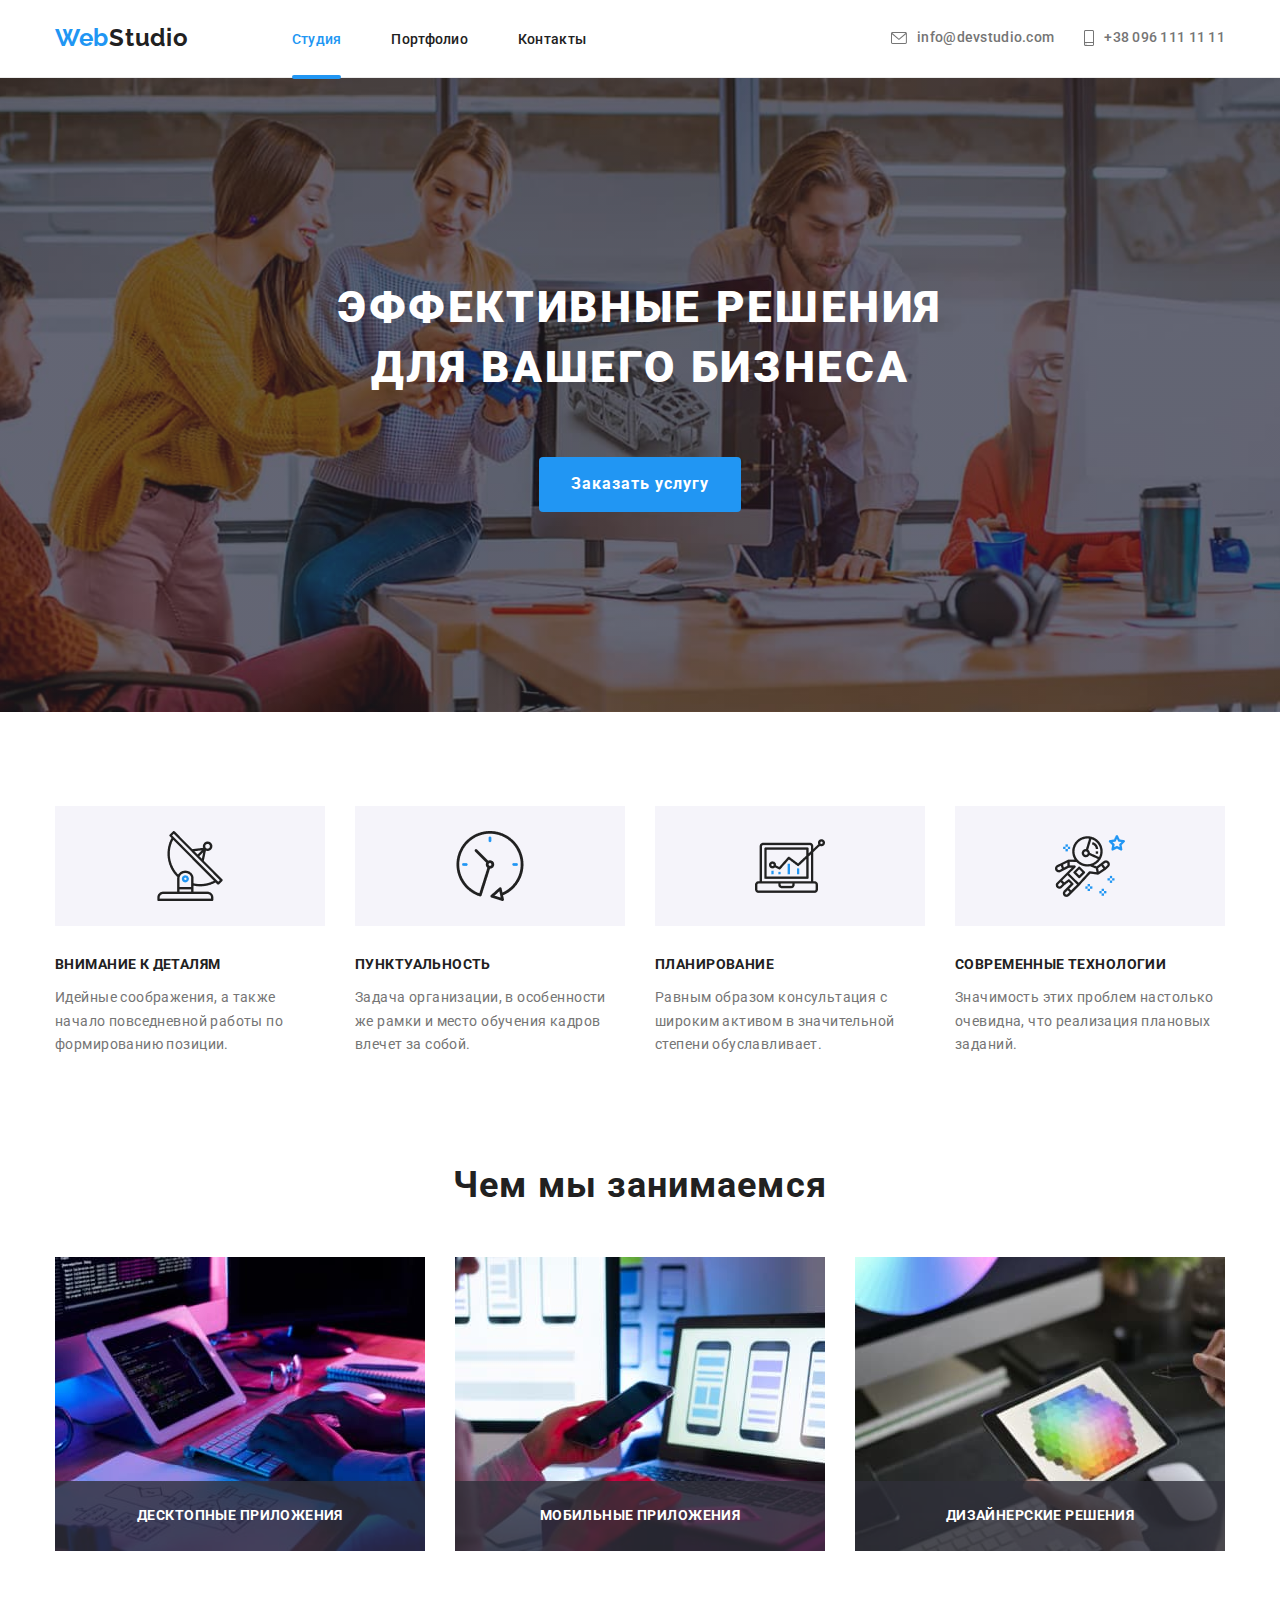
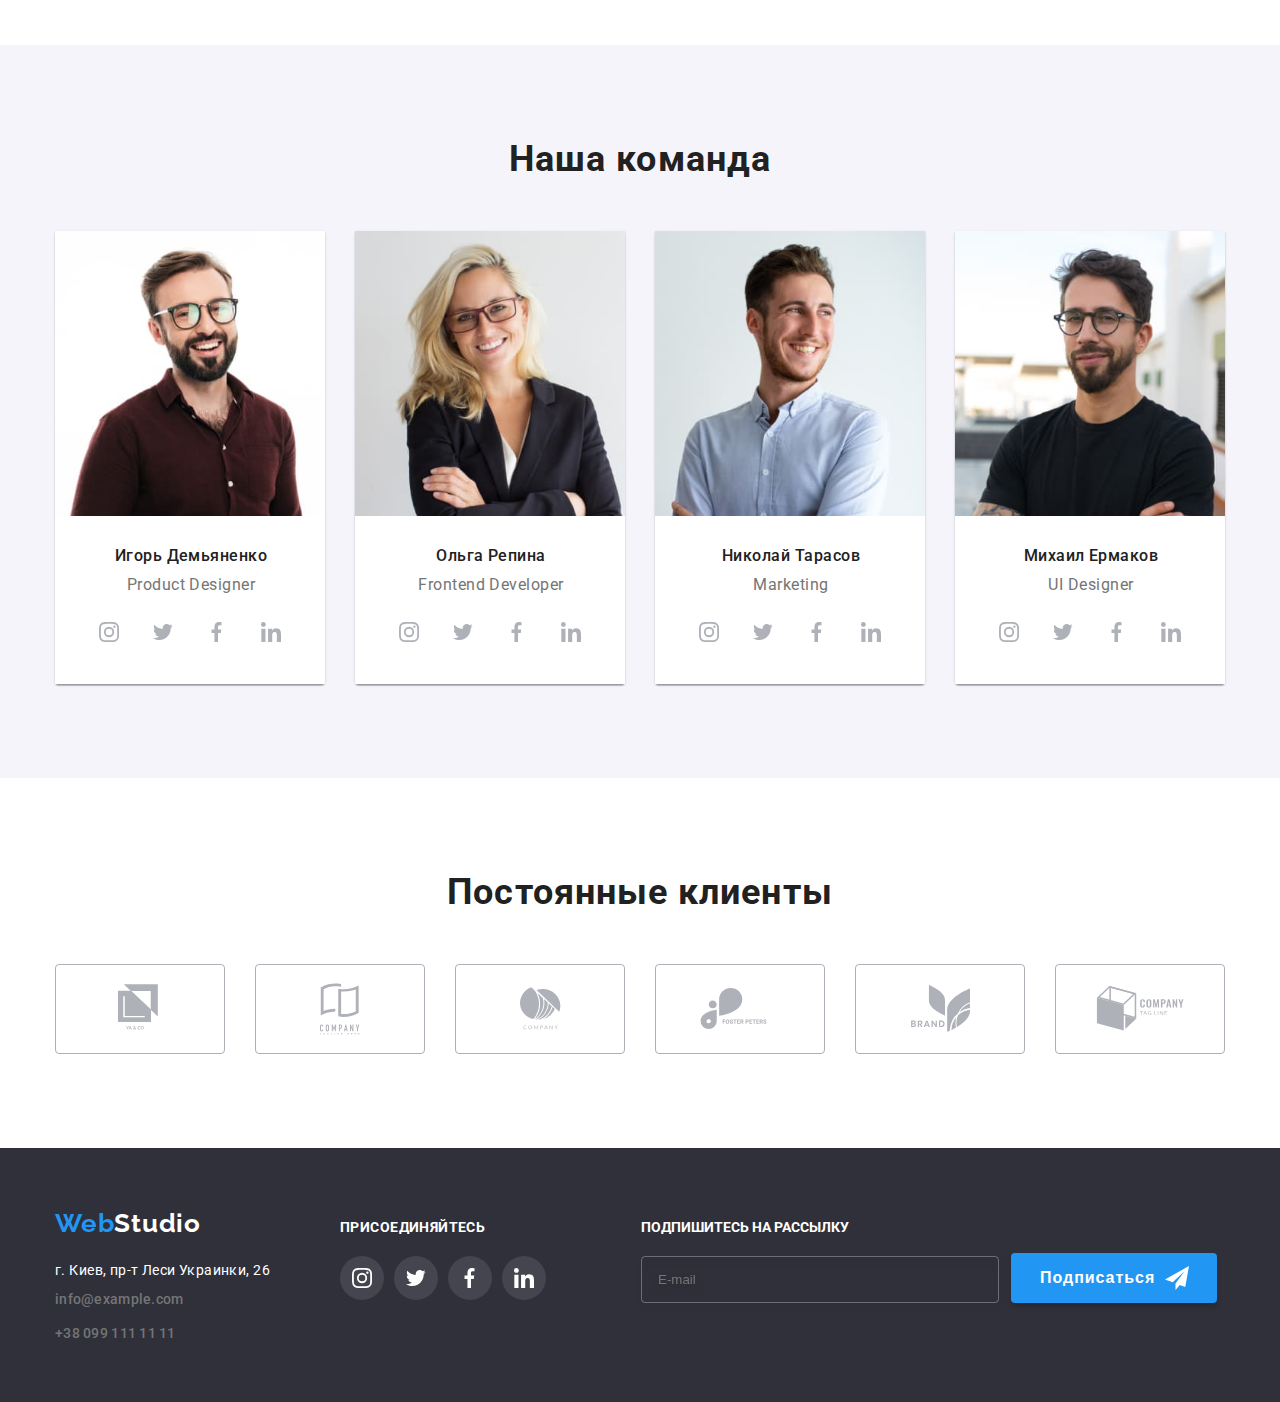
==== commit ec00912e: "Адаптивная верстка" ====
--- a/index.html
+++ b/index.html
@@ -14,12 +14,13 @@
     <header>
       <div class="container navigation">
         <a href="./index.html" class="logo-header"><span class="web-header">Web</span>Studio</a>
-        <button type="button" class="header__mobile-menu-button" aria-expanded="false" data-menu-button>
-          <svg class="header__mobile-menu-icon" width="24" height="24" aria-label="Переключатель мобильного меню">
+        <button type="button" class="header__mobile-menu-button"  data-menu-button>
+          <svg class="header__mobile-menu-icon" width="24" height="18" aria-label="Переключатель мобильного меню">
             <use class="icon-menu" href="./images/sprite.svg#icon-menu_24px"></use>
-            <use class="icon-cross" href="./images/sprite.svg#icon-Vector"></use>
+            <use class="icon-cross" href="./images/sprite.svg#icon-close_24px"></use>
           </svg>
         </button>
+      <div class="header__mobile-menu" data-menu>
       <nav class="main-nav">
         <ul class="site-nav list">
           <li class="item "><a href="./index.html" class="link current active-page">Студия</a></li>
@@ -41,6 +42,7 @@
             </svg>+38 096 111 11 11</a> 
         </li>
       </ul>
+      </div>
   </div>
     </header>
     <!--Герой-->
@@ -133,8 +135,12 @@
       <ul class="team__list list">
         <li class="team__card">
           <img
-            src="images/imga.jpg"
-            width="270"
+            srcset="images/team-card1(270)@3x.jpg 3x,
+                    images/team-card1(354).jpg 1x,
+                    images/team-card1(354)@2x.jpg 2x,
+                    images/team-card1(450)@2x.jpg 2x"
+            src="images/team-card1(450).jpg"
+            width="450"
             height="260"
             alt="Селфи мужчины в красной рубашке"
           />
@@ -175,8 +181,12 @@
         </li>
         <li class="team__card">
             <img
-              src="images/imgb.jpg"
-              width="270"
+              srcset="images/team-card2(270)@3x.jpg 3x,
+                    images/team-card2(354).jpg 1x,
+                    images/team-card2(354)@2x.jpg 2x,
+                    images/team-card2(450)@2x.jpg 2x"
+              src="images/team-card2(450).jpg"
+              width="450"
               height="260"
               alt="Селфи девушки блондинки в очках"
             />
@@ -217,8 +227,12 @@
         </li>
         <li class="team__card">
           <img
-            src="images/imgc.jpg"
-            width="270"
+            srcset="images/team-card3(270)@3x.jpg 3x,
+                    images/team-card3(354).jpg 1x,
+                    images/team-card3(354)@2x.jpg 2x,
+                    images/team-card3(450)@2x.jpg 2x"
+            src="images/team-card3(450).jpg"
+            width="450"
             height="260"
             alt="Селфи мужчины в белой рубашке"
           />
@@ -259,8 +273,12 @@
         </li>
         <li class="team__card">
           <img
-            src="images/imgd.jpg"
-            width="270"
+            srcset="images/team-card4(270)@3x.jpg 3x,
+                    images/team-card4(354).jpg 1x,
+                    images/team-card4(354)@2x.jpg 2x,
+                    images/team-card4(450)@2x.jpg 2x"
+            src="images/team-card4(450).jpg"
+            width="450"
             height="260"
             alt="Селфи мужчины в очках и черной футболке"
           />
@@ -367,7 +385,7 @@
     <!--Подвал сайта-->
     <footer class="footer">
       <div class="container footer-info">
-      <div class="address-footer">
+      <div class="adress-footer">
       <a href="./index.html" class="logo-footer"><span class="web-footer">Web</span>Studio</a>
       <!--Контактные данные-->
       <address class="address">г. Киев, пр-т Леси Украинки, 26</address>
--- a/css/main.min.css
+++ b/css/main.min.css
@@ -1,2 +1,2 @@
-:root{--primary-text-color: #757575;--title-text-color: #212121;--accent-text-color: #2196f3;--primary-white-color: #ffffff;--bgc-button-secondary: #f5f4fa;--bgc-hero-footer: #2f303a;--bgc-team: #f5f4fa;--pc-icon-color: #afb1b8;--clients-link-color: #afb1b8}html{-webkit-box-sizing:border-box;box-sizing:border-box}*,*::before,*::after{-webkit-box-sizing:inherit;box-sizing:inherit}.list{padding:0;margin:0;list-style:none}img{display:block;max-width:100%;height:auto}.page{margin:0;background-color:var(--primary-white-color);color:var(--primary-text-color);font-family:Roboto, sans-serif}.container{padding-right:15px;padding-left:15px}@media screen and (min-width: 480px){.container{width:480px}}@media screen and (min-width: 768px){.container{width:768px}}@media screen and (min-width: 1200px){.container{width:1200px}}.section-title{margin-top:0;margin-bottom:50px;color:var(--title-text-color);font-weight:bold;font-size:36px;line-height:1.16;text-align:center;letter-spacing:0.03em}@media screen and (max-width: 1199px){.section-title{margin-bottom:30px;font-family:Roboto;font-style:normal;font-weight:bold;font-size:28px;line-height:1.17}}.logo-header{padding-top:24px;padding-bottom:25px;color:var(--title-text-color);font-family:Raleway, sans-serif;font-size:26px;line-height:1.19;letter-spacing:0.03em;text-decoration:none}@media screen and (max-width: 767px){.logo-header{padding-top:16px;padding-bottom:16px;font-family:Raleway;font-style:normal;font-weight:bold;font-size:24px;line-height:1.16;letter-spacing:0.03em}}@media screen and (min-width: 768px){.logo-header{font-family:Raleway;font-style:normal;font-weight:bold;font-size:24px;line-height:1.16;letter-spacing:0.03em}}span.web-header{color:var(--accent-text-color);font-family:Raleway, sans-serif}.logo-footer{display:inline-block;padding-top:60px;padding-bottom:20px;color:var(--primary-white-color);font-family:Raleway, sans-serif;font-weight:bold;font-size:26px;line-height:1.19;letter-spacing:0.03em;text-decoration:none}span.web-footer{color:var(--accent-text-color);font-family:Raleway, sans-serif}header{border-bottom:1px solid #ececec}.header__mobile-menu-button{display:block;border:none;background-color:transparent;padding:0}@media screen and (min-width: 768px){.header__mobile-menu-button{display:none}}.header__mobile-menu-button .icon-cross{display:none}.header__mobile-menu-button.is-open .icon-cross{display:block}.header__mobile-menu-button.is-open .icon-menu{display:none}.header__mobile-menu-icon{fill:var(--title-text-color)}.header__mobile-menu-button:hover .header__mobile-menu-icon,.header__mobile-menu-button:focus .header__mobile-menu-icon{fill:var(--accent-text-color)}@media screen and (min-width: 1200px){.navigation{display:-webkit-box;display:-ms-flexbox;display:flex;-webkit-box-align:center;-ms-flex-align:center;align-items:center}}@media screen and (max-width: 767px){.navigation{display:-webkit-box;display:-ms-flexbox;display:flex;-webkit-box-pack:justify;-ms-flex-pack:justify;justify-content:space-between}}@media screen and (min-width: 768px){.navigation{display:-webkit-box;display:-ms-flexbox;display:flex;-webkit-box-align:center;-ms-flex-align:center;align-items:center;-webkit-box-pack:justify;-ms-flex-pack:justify;justify-content:space-between}}@media screen and (max-width: 767px){.main-nav{display:none}}@media screen and (min-width: 768px){.main-nav{display:-webkit-box;display:-ms-flexbox;display:flex}}@media screen and (min-width: 768px){.site-nav{display:-webkit-box;display:-ms-flexbox;display:flex}}@media screen and (min-width: 1200px){.site-nav{display:-webkit-box;display:-ms-flexbox;display:flex;margin-left:93px}}.site-nav .item:not(:last-child){margin-right:50px}.site-nav .link{color:var(--title-text-color);font-weight:500;font-size:14px;line-height:1.14;letter-spacing:0.02em;text-decoration:none}.site-nav .link:hover,.site-nav .link:focus{color:var(--accent-text-color);-webkit-transition:color 250ms cubic-bezier(0.4, 0, 0.2, 1);transition:color 250ms cubic-bezier(0.4, 0, 0.2, 1)}.site-nav .link.current{color:var(--accent-text-color)}.active-page{position:relative;padding-bottom:32px}.active-page::after{position:absolute;display:block;left:0;bottom:0;content:"";width:100%;height:4px;border-radius:2px;background-color:var(--accent-text-color)}@media screen and (max-width: 767px){.site-contacts{display:none}}@media screen and (min-width: 768px){.site-contacts{display:block}}@media screen and (min-width: 1200px){.site-contacts{display:-webkit-box;display:-ms-flexbox;display:flex;-webkit-box-align:center;-ms-flex-align:center;align-items:center;margin-left:auto}.site-contacts .item+.item{margin-left:30px}}.site-contacts .link{color:var(--primary-text-color);font-weight:500;font-style:normal;font-size:14px;line-height:1.14;letter-spacing:0.02em;text-decoration:none}@media screen and (min-width: 768px){.envelope-item{margin-bottom:10px}}@media screen and (min-width: 1200px){.envelope-item{margin-bottom:0}}.envelope-link{display:-webkit-box;display:-ms-flexbox;display:flex;-webkit-box-align:center;-ms-flex-align:center;align-items:center}.envelope-link:hover,.envelope-link:focus{color:var(--accent-text-color);-webkit-transition:color 250ms cubic-bezier(0.4, 0, 0.2, 1);transition:color 250ms cubic-bezier(0.4, 0, 0.2, 1)}.envelope-link:hover .envelope-icon,.envelope-link:focus .envelope-icon{fill:var(--accent-text-color);-webkit-transition:fill 250ms cubic-bezier(0.4, 0, 0.2, 1);transition:fill 250ms cubic-bezier(0.4, 0, 0.2, 1)}.envelope-icon{margin-right:10px;fill:var(--primary-text-color)}.smartphone-link{display:-webkit-box;display:-ms-flexbox;display:flex;-webkit-box-align:center;-ms-flex-align:center;align-items:center}.smartphone-link:hover,.smartphone-link:focus{color:var(--accent-text-color);-webkit-transition:color 250ms cubic-bezier(0.4, 0, 0.2, 1);transition:color 250ms cubic-bezier(0.4, 0, 0.2, 1)}.smartphone-link:hover .smartphone-icon,.smartphone-link:focus .smartphone-icon{fill:var(--accent-text-color);-webkit-transition:fill 250ms cubic-bezier(0.4, 0, 0.2, 1);transition:fill 250ms cubic-bezier(0.4, 0, 0.2, 1)}.smartphone-icon{margin-right:10px;fill:var(--primary-text-color)}.hero{background-color:var(--bgc-hero-footer);text-align:center;padding:0;margin-top:0;margin-bottom:60px}@media screen and (min-width: 1200px){.hero{margin-bottom:94px}}.hero{margin-left:auto;margin-right:auto;background-image:-webkit-gradient(linear, left top, right top, from(rgba(47,48,58,0.4)), to(rgba(47,48,58,0.4))),url(/images/Hero-mobile.jpg);background-image:linear-gradient(to right, rgba(47,48,58,0.4), rgba(47,48,58,0.4)),url(/images/Hero-mobile.jpg);background-repeat:no-repeat;background-position:center;background-size:cover}@media (-webkit-min-device-pixel-ratio: 2), (min-resolution: 2dppx){.hero{background-image:-webkit-gradient(linear, left top, right top, from(rgba(47,48,58,0.4)), to(rgba(47,48,58,0.4))),url(/images/Hero-mobile@2x.jpg);background-image:linear-gradient(to right, rgba(47,48,58,0.4), rgba(47,48,58,0.4)),url(/images/Hero-mobile@2x.jpg)}}@media screen and (min-width: 481px){.hero{background-image:-webkit-gradient(linear, left top, right top, from(rgba(47,48,58,0.4)), to(rgba(47,48,58,0.4))),url(/images/Hero-tablet.jpg);background-image:linear-gradient(to right, rgba(47,48,58,0.4), rgba(47,48,58,0.4)),url(/images/Hero-tablet.jpg);background-size:cover}}@media screen and (min-width: 481px) and (-webkit-min-device-pixel-ratio: 2), screen and (min-width: 481px) and (min-resolution: 2dppx){.hero{background-image:-webkit-gradient(linear, left top, right top, from(rgba(47,48,58,0.4)), to(rgba(47,48,58,0.4))),url(/images/Hero-tablet@2x.jpg);background-image:linear-gradient(to right, rgba(47,48,58,0.4), rgba(47,48,58,0.4)),url(/images/Hero-tablet@2x.jpg);background-size:cover}}@media screen and (min-width: 1200px){.hero{background-image:-webkit-gradient(linear, left top, right top, from(rgba(47,48,58,0.4)), to(rgba(47,48,58,0.4))),url(/images/Hero-desktop.jpg);background-image:linear-gradient(to right, rgba(47,48,58,0.4), rgba(47,48,58,0.4)),url(/images/Hero-desktop.jpg);background-size:cover}}@media screen and (min-width: 1200px) and (-webkit-min-device-pixel-ratio: 2), screen and (min-width: 1200px) and (min-resolution: 2dppx){.hero{background-image:-webkit-gradient(linear, left top, right top, from(rgba(47,48,58,0.4)), to(rgba(47,48,58,0.4))),url(/images/Hero-desktop@2x.jpg);background-image:linear-gradient(to right, rgba(47,48,58,0.4), rgba(47,48,58,0.4)),url(/images/Hero-desktop@2x.jpg);background-size:cover}}.hero-title{margin:0;padding-top:118px;padding-bottom:30px;font-family:Roboto;font-style:normal;font-weight:900;font-size:26px;line-height:1.61;text-align:center;letter-spacing:0.06em;text-transform:uppercase;color:var(--primary-white-color)}@media screen and (min-width: 1200px){.hero-title{margin-bottom:30px;padding-top:200px;color:var(--primary-white-color);font-weight:900;font-size:44px;line-height:1.36;letter-spacing:0.06em;text-transform:uppercase}}.hero-button{padding-bottom:118px}@media screen and (min-width: 1200px){.hero-button{padding-bottom:200px}}@media screen and (min-width: 768px){.advantages{display:-webkit-box;display:-ms-flexbox;display:flex;-ms-flex-wrap:wrap;flex-wrap:wrap}}@media screen and (min-width: 1200px){.advantages{margin-bottom:94px}}.advantages .title{margin-top:0;margin-bottom:10px;color:var(--title-text-color);font-weight:bold;font-size:14px;line-height:16px;letter-spacing:0.03em;text-transform:uppercase}@media screen and (max-width: 767px){.advantages .title{text-align:center}}.advantages .text{font-weight:normal;font-size:14px;line-height:1.71;letter-spacing:0.03em}.advantages__item::before{margin-bottom:30px;display:block;content:"";height:120px;background-repeat:no-repeat;background-position:center;background-color:var(--bgc-button-secondary)}@media screen and (max-width: 767px){.advantages__item:not(:first-child){margin-top:30px}}@media screen and (min-width: 768px) and (max-width: 1199px){.advantages__item{width:calc((100% - 30px) / 2)}.advantages__item:nth-child(odd){margin-right:30px}.advantages__item:not(:nth-child(-n+2)){margin-top:30px}}@media screen and (min-width: 1200px){.advantages__item{width:calc((100% - 90px) / 4)}.advantages__item:not(:last-child){margin-right:30px}}.icon-antenna::before{background-image:url(../images/antenna.png)}.icon-clock::before{background-image:url(../images/clock.png)}.icon-diagram::before{background-image:url(../images/diagram.png)}.icon-astronaut::before{background-image:url(../images/astronaut.png)}@media screen and (min-width: 1200px){.examples{display:-webkit-box;display:-ms-flexbox;display:flex;-webkit-box-pack:justify;-ms-flex-pack:justify;justify-content:space-between;-webkit-box-align:stretch;-ms-flex-align:stretch;align-items:stretch;margin-top:0;margin-bottom:94px}}@media screen and (max-width: 1199px){.examples-container{display:none}}.examples__item{position:relative;margin-left:30px}.examples__item:first-child{margin-left:0}.examples__text{position:absolute;bottom:0;right:0}.examples__text{display:-webkit-box;display:-ms-flexbox;display:flex;-webkit-box-pack:center;-ms-flex-pack:center;justify-content:center;-webkit-box-align:center;-ms-flex-align:center;align-items:center;width:370px;height:70px;background-color:rgba(47,48,58,0.8);margin:0;padding:0;font-family:Roboto;font-style:normal;font-weight:bold;font-size:14px;line-height:1.14;text-align:center;letter-spacing:0.03em;text-transform:uppercase;color:var(--primary-white-color)}.team{background-color:var(--bgc-team)}@media screen and (max-width: 1199px){.team{margin-top:60px}}@media screen and (max-width: 1199px){.team__list{padding-bottom:60px}}@media screen and (max-width: 767px){.team__list{display:block}}@media screen and (min-width: 1200px){.team__list{display:-webkit-box;display:-ms-flexbox;display:flex;-ms-flex-pack:distribute;justify-content:space-around}}@media screen and (min-width: 768px){.team__list{display:-webkit-box;display:-ms-flexbox;display:flex;-ms-flex-wrap:wrap;flex-wrap:wrap}}@media screen and (max-width: 1199px){.section-team{padding-top:60px}}@media screen and (min-width: 1200px){.section-team{padding-top:94px;padding-bottom:94px}}.team__title{margin-top:0;margin-bottom:0;padding-top:30px;padding-bottom:10px;color:var(--title-text-color);font-weight:500;font-size:16px;line-height:1.19;letter-spacing:0.03em}.team__text{margin-top:0;margin-bottom:0;padding-top:0;padding-bottom:16px;font-weight:normal;font-size:16px;line-height:1.19;letter-spacing:0.03em}.team__card{border-radius:0px 0px 4px 4px;-webkit-box-shadow:0px 1px 3px rgba(0,0,0,0.12),0px 1px 1px rgba(0,0,0,0.14),0px 2px 1px rgba(0,0,0,0.2);box-shadow:0px 1px 3px rgba(0,0,0,0.12),0px 1px 1px rgba(0,0,0,0.14),0px 2px 1px rgba(0,0,0,0.2)}@media screen and (max-width: 767px){.team__card:not(:first-child){margin-top:30px}}@media screen and (min-width: 768px) and (max-width: 1199px){.team__card{width:calc((100% - 30px) / 2)}.team__card:nth-child(odd){margin-right:30px}.team__card:not(:nth-child(-n+2)){margin-top:30px}}@media screen and (min-width: 1200px){.team__card{width:calc((100% - 90px) / 4)}.team__card:not(:last-child){margin-right:30px}}.team__content{padding-top:0;padding-right:57px;padding-left:59px;background-color:var(--primary-white-color);text-align:center}.icon-list{display:-webkit-inline-box;display:-ms-inline-flexbox;display:inline-flex;-webkit-box-align:center;-ms-flex-align:center;align-items:center;-webkit-box-pack:center;-ms-flex-pack:center;justify-content:center;padding:0;margin:0;background-color:var(--primary-white-color)}.icon-list{padding-bottom:30px}.icon-list__item{margin-right:10px;border-radius:50%}.icon-list__item:first-child{margin-left:32px}.icon-list__item:last-child{margin-right:32px}.icon-link__item{display:block;display:-webkit-box;display:-ms-flexbox;display:flex;-webkit-box-pack:center;-ms-flex-pack:center;justify-content:center;-webkit-box-align:center;-ms-flex-align:center;align-items:center;border-radius:50%;width:44px;height:44px;background-color:var(--primary-white-color)}.icon-link{fill:var(--pc-icon-color)}.icon-link__item:hover,.icon-link__item:focus{background-color:var(--accent-text-color);-webkit-transition:background-color 250ms cubic-bezier(0.4, 0, 0.2, 1);transition:background-color 250ms cubic-bezier(0.4, 0, 0.2, 1)}.icon-link__item:hover .icon-link,.icon-link__item:focus .icon-link{fill:var(--primary-white-color);-webkit-transition:fill 250ms cubic-bezier(0.4, 0, 0.2, 1);transition:fill 250ms cubic-bezier(0.4, 0, 0.2, 1)}.button-primary{color:var(--primary-white-color);background-color:var(--accent-text-color);border-color:transparent;font-family:inherit;cursor:pointer;font-weight:bold;font-size:16px;line-height:1.88;letter-spacing:0.06em;display:inline-block;border-radius:4px;padding:10px 30px;min-width:200px;text-align:center}.button-secondary{color:var(--title-text-color);background-color:var(--bgc-button-secondary);padding:6px 22px;border-radius:4px;border-color:transparent;font-family:inherit;font-weight:500;font-size:16px;line-height:1.63;text-align:center;letter-spacing:0.03em;cursor:pointer}.button-secondary:hover,.button-secondary:focus{color:var(--primary-white-color);background-color:var(--accent-text-color);-webkit-transition:background-color 250ms cubic-bezier(0.4, 0, 0.2, 1),color 250ms cubic-bezier(0.4, 0, 0.2, 1);transition:background-color 250ms cubic-bezier(0.4, 0, 0.2, 1),color 250ms cubic-bezier(0.4, 0, 0.2, 1)}.clients-list{display:-webkit-box;display:-ms-flexbox;display:flex}@media screen and (max-width: 1199px){.clients-list{-ms-flex-wrap:wrap;flex-wrap:wrap}}@media screen and (min-width: 1200px){.clients{padding-top:94px;padding-bottom:94px}}@media screen and (max-width: 1199px){.clients{margin-top:60px;margin-bottom:60px}}.clients-list__item{display:-webkit-box;display:-ms-flexbox;display:flex}@media screen and (max-width: 767px){.clients-list__item{width:calc((100% - 30px) / 2)}.clients-list__item:nth-child(2n){margin-left:30px}.clients-list__item:not(:nth-child(-n+2)){margin-top:30px}}@media screen and (min-width: 768px) and (max-width: 1199px){.clients-list__item{width:calc((100% - 60px) / 3)}.clients-list__item:not(:nth-child(3n)){margin-right:30px}.clients-list__item:not(:nth-child(-n+3)){margin-top:30px}}@media screen and (min-width: 1200px){.clients-list__item{width:calc((100% - 120px) / 6)}.clients-list__item:not(:last-child){margin-right:30px}}.clients-link{display:block;display:-webkit-box;display:-ms-flexbox;display:flex;width:210px;height:90px;border:1px solid #afb1b8;border-radius:4px;-webkit-box-align:center;-ms-flex-align:center;align-items:center;-webkit-box-pack:center;-ms-flex-pack:center;justify-content:center;fill:var(--clients-link-color)}@media screen and (min-width: 768px){.clients-link{width:226px}}@media screen and (min-width: 1200px){.clients-link{width:170px}}.clients-link:hover,.clients-link:focus{border-color:var(--accent-text-color);-webkit-transition:border-color 250ms cubic-bezier(0.4, 0, 0.2, 1);transition:border-color 250ms cubic-bezier(0.4, 0, 0.2, 1)}.clients-link:hover .clients-icon,.clients-link:focus .clients-icon{fill:var(--accent-text-color);-webkit-transition:fill 250ms cubic-bezier(0.4, 0, 0.2, 1);transition:fill 250ms cubic-bezier(0.4, 0, 0.2, 1)}.footer{background-color:var(--bgc-hero-footer);display:block}@media screen and (max-width: 767px){.footer-info{text-align:center}}@media screen and (min-width: 1200px){.footer-info{display:-webkit-box;display:-ms-flexbox;display:flex;-webkit-box-align:baseline;-ms-flex-align:baseline;align-items:baseline}}.address{padding-bottom:9px;color:var(--primary-white-color);font-family:Roboto;font-style:normal;font-weight:normal;font-size:14px;line-height:1.71;letter-spacing:0.03em}.mail{padding-bottom:9px}.mail:hover,.mail:focus{color:var(--accent-text-color);-webkit-transition:color 250ms cubic-bezier(0.4, 0, 0.2, 1);transition:color 250ms cubic-bezier(0.4, 0, 0.2, 1)}.phone-number{padding-bottom:60px}.phone-number:hover,.phone-number:focus{color:var(--accent-text-color);-webkit-transition:color 250ms cubic-bezier(0.4, 0, 0.2, 1);transition:color 250ms cubic-bezier(0.4, 0, 0.2, 1)}@media screen and (min-width: 1200px){.join{margin-left:70px;padding-top:14px}}.join-title{margin:0;padding:0;color:var(--primary-white-color);width:145px;height:16px}.join-title{font-family:Roboto;font-style:normal;font-weight:bold;font-size:14px;line-height:1.14;letter-spacing:0.03em;text-transform:uppercase}.join-list{display:-webkit-box;display:-ms-flexbox;display:flex;margin-top:20px;background-color:var(--bgc-hero-footer)}.join-list__item{margin-right:10px}.join-list__item:last-child{margin-right:0}.join-link{display:block;padding:12px;width:44px;height:44px;border-radius:50%;background-color:rgba(255,255,255,0.1)}.join-link{fill:var(--primary-white-color)}.join-link:hover,.join-link:focus{background-color:var(--accent-text-color);-webkit-transition:background-color 250ms cubic-bezier(0.4, 0, 0.2, 1);transition:background-color 250ms cubic-bezier(0.4, 0, 0.2, 1)}@media screen and (min-width: 1200px){.form-container{margin-left:95px}}@media screen and (min-width: 1200px){.footer-form{display:-webkit-box;display:-ms-flexbox;display:flex;-webkit-box-align:end;-ms-flex-align:end;align-items:flex-end}}@media screen and (min-width: 1200px){.footer-form__subs{display:-webkit-box;display:-ms-flexbox;display:flex;-webkit-box-orient:vertical;-webkit-box-direction:normal;-ms-flex-direction:column;flex-direction:column}}.footer-form__title{font-family:Roboto;font-style:normal;font-weight:bold;font-size:14px;line-height:1.14;text-transform:uppercase;color:var(--primary-white-color)}.footer-form__mail{margin-top:20px;padding-top:15px;padding-right:16px;padding-bottom:15px;padding-left:16px;color:var(--primary-white-color);width:358px;border:1px solid rgba(255,255,255,0.3);-webkit-filter:drop-shadow(0px 4px 4px rgba(0,0,0,0.15));filter:drop-shadow(0px 4px 4px rgba(0,0,0,0.15));border-radius:4px;background-color:transparent}.footer-form__button{margin-left:12px;padding-top:10px;padding-right:28px;padding-bottom:10px;padding-left:29px;display:-webkit-box;display:-ms-flexbox;display:flex;-webkit-box-align:center;-ms-flex-align:center;align-items:center;font-weight:700;font-size:16px;line-height:1.875;letter-spacing:0.06em;color:#ffffff;background-color:var(--accent-text-color);cursor:pointer;border:0;-webkit-box-shadow:0px 4px 4px rgba(0,0,0,0.15);box-shadow:0px 4px 4px rgba(0,0,0,0.15);border-radius:4px}.form-button__icon{fill:var(--primary-white-color)}@media screen and (min-width: 1200px){.form-button__icon{margin-left:10px}}.backdrop{position:fixed;top:0;left:0;width:100%;height:100%;background-color:rgba(0,0,0,0.2);opacity:1;-webkit-transition:opacity 250ms cubic-bezier(0.4, 0, 0.2, 1);transition:opacity 250ms cubic-bezier(0.4, 0, 0.2, 1)}.backdrop.is-hidden{opacity:0;pointer-events:none}.backdrop.is-hidden .modal{-webkit-transform:translate(-50%, -50%) scale(0.9);transform:translate(-50%, -50%) scale(0.9)}.modal{position:absolute;top:50%;left:50%;-webkit-transform:translate(-50%, -50%) scale(1);transform:translate(-50%, -50%) scale(1);-webkit-transition:-webkit-transform 250ms cubic-bezier(0.4, 0, 0.2, 1);transition:-webkit-transform 250ms cubic-bezier(0.4, 0, 0.2, 1);transition:transform 250ms cubic-bezier(0.4, 0, 0.2, 1);transition:transform 250ms cubic-bezier(0.4, 0, 0.2, 1), -webkit-transform 250ms cubic-bezier(0.4, 0, 0.2, 1);width:528px;height:581px;border-radius:4px;-webkit-box-shadow:0px 1px 3px rgba(0,0,0,0.12),0px 1px 1px rgba(0,0,0,0.14),0px 2px 1px rgba(0,0,0,0.2);box-shadow:0px 1px 3px rgba(0,0,0,0.12),0px 1px 1px rgba(0,0,0,0.14),0px 2px 1px rgba(0,0,0,0.2);background-color:var(--primary-white-color)}.button-close{display:-webkit-inline-box;display:-ms-inline-flexbox;display:inline-flex;-webkit-box-align:center;-ms-flex-align:center;align-items:center;-webkit-box-pack:center;-ms-flex-pack:center;justify-content:center;position:absolute;top:8px;right:8px;width:30px;height:30px;padding:0;background-color:var(--primary-white-color);border:1px solid rgba(0,0,0,0.1);border-radius:50%;cursor:pointer}.button-close:hover .button-icon{fill:var(--accent-text-color)}.button-icon{-webkit-transition:fill 250ms cubic-bezier(0.4, 0, 0.2, 1);transition:fill 250ms cubic-bezier(0.4, 0, 0.2, 1)}.modal-content{display:-webkit-box;display:-ms-flexbox;display:flex;-webkit-box-orient:vertical;-webkit-box-direction:normal;-ms-flex-direction:column;flex-direction:column;margin-right:40px;margin-left:40px;margin-bottom:40px}.title-modal{margin-top:40px;margin-bottom:12px;font-family:Roboto;font-style:normal;font-weight:bold;font-size:20px;line-height:1.15;text-align:center;letter-spacing:0.03em;color:var(--title-text-color)}.modal-content-label{position:relative;display:block;font-family:Roboto;font-style:normal;font-weight:normal;font-size:12px;line-height:14px;letter-spacing:0.01em;color:var(--primary-text-color)}.modal-content-label:nth-child(n+3){margin-top:10px}.modal-content-input{display:block;cursor:pointer;margin-top:4px;padding-top:12px;padding-right:16px;padding-bottom:12px;padding-left:42px;border:1px solid rgba(33,33,33,0.2);border-radius:4px;width:100%;resize:none;-webkit-transition:border 250ms cubic-bezier(0.4, 0, 0.2, 1);transition:border 250ms cubic-bezier(0.4, 0, 0.2, 1)}.modal-content-input:focus,.modal-content-input:hover{border:1px solid var(--accent-text-color)}.modal-content-input:focus ~ .modal-content-icon,.modal-content-input:hover ~ .modal-content-icon{fill:var(--accent-text-color)}.modal-content-input.coments{padding-left:16px;height:120px}.modal-content-input.coments::-webkit-input-placeholder{color:rgba(117,117,117,0.5)}.modal-content-input.coments:-ms-input-placeholder{color:rgba(117,117,117,0.5)}.modal-content-input.coments::-ms-input-placeholder{color:rgba(117,117,117,0.5)}.modal-content-input.coments::placeholder{color:rgba(117,117,117,0.5)}.modal-content-icon{position:absolute;top:50%;left:12px;-webkit-transition:fill 250ms cubic-bezier(0.4, 0, 0.2, 1);transition:fill 250ms cubic-bezier(0.4, 0, 0.2, 1)}.checkbox{position:absolute;width:1px;height:1px;margin:-1px;padding:0;border:0;clip:rect(0 0 0 0)}.checkbox:checked+.icon-check{border-color:transparent;background-color:var(--accent-text-color);background-image:url(../images/check.svg);background-repeat:no-repeat;background-size:contain;background-origin:border-box;background-position:center}.lable-check{display:inline-block;display:-webkit-box;display:-ms-flexbox;display:flex;-webkit-box-align:center;-ms-flex-align:center;align-items:center;margin-top:20px;padding-left:10px;margin-right:10px;font-family:Roboto;font-style:normal;font-weight:normal;font-size:14px;line-height:1.714;letter-spacing:0.03em;cursor:pointer}.icon-check{display:inline-block;width:15px;height:15px;border-radius:2px;margin-right:7px;border:2px solid black}.license-accept{margin-left:7px;color:var(--accent-text-color)}.modal-content-button{margin-top:30px;margin-right:auto;margin-left:auto;padding:10px 55px 10px 56px;font-weight:700;font-size:16px;line-height:1.875;letter-spacing:0.06em;color:var(--primary-white-color);background-color:var(--accent-text-color);-webkit-box-shadow:0px 4px 4px rgba(0,0,0,0.15);box-shadow:0px 4px 4px rgba(0,0,0,0.15);border-radius:4px;border:0;cursor:pointer;-webkit-transition:background-color 250ms cubic-bezier(0.4, 0, 0.2, 1);transition:background-color 250ms cubic-bezier(0.4, 0, 0.2, 1)}.modal-content-button:hover,.modal-content-button:focus{background:var(--accent-text-color);-webkit-box-shadow:0px 4px 4px rgba(0,0,0,0.15);box-shadow:0px 4px 4px rgba(0,0,0,0.15);border-radius:4px}
+:root{--primary-text-color: #757575;--title-text-color: #212121;--accent-text-color: #2196f3;--primary-white-color: #ffffff;--bgc-button-secondary: #f5f4fa;--bgc-hero-footer: #2f303a;--bgc-team: #f5f4fa;--pc-icon-color: #afb1b8;--clients-link-color: #afb1b8}html{-webkit-box-sizing:border-box;box-sizing:border-box}*,*::before,*::after{-webkit-box-sizing:inherit;box-sizing:inherit}.list{padding:0;margin:0;list-style:none}img{display:block;max-width:100%;height:auto}.page{margin:0;background-color:var(--primary-white-color);color:var(--primary-text-color);font-family:Roboto, sans-serif}.container{padding-right:15px;padding-left:15px;margin-left:auto;margin-right:auto}@media screen and (min-width: 480px){.container{width:480px}}@media screen and (min-width: 768px){.container{width:768px}}@media screen and (min-width: 1200px){.container{width:1200px}}.section-title{margin-top:0;margin-bottom:50px;color:var(--title-text-color);font-weight:bold;font-size:36px;line-height:1.16;text-align:center;letter-spacing:0.03em}@media screen and (max-width: 1199px){.section-title{margin-bottom:30px;font-family:Roboto;font-style:normal;font-weight:bold;font-size:28px;line-height:1.17}}.logo-header{padding-top:24px;padding-bottom:25px;color:var(--title-text-color);font-family:Raleway, sans-serif;font-size:26px;line-height:1.19;letter-spacing:0.03em;text-decoration:none}@media screen and (max-width: 767px){.logo-header{padding-top:16px;padding-bottom:16px;font-family:Raleway;font-style:normal;font-weight:bold;font-size:24px;line-height:1.16;letter-spacing:0.03em}}@media screen and (min-width: 768px){.logo-header{font-family:Raleway;font-style:normal;font-weight:bold;font-size:24px;line-height:1.16;letter-spacing:0.03em}}span.web-header{color:var(--accent-text-color);font-family:Raleway, sans-serif}.logo-footer{display:inline-block;padding-top:60px;padding-bottom:20px;color:var(--primary-white-color);font-family:Raleway, sans-serif;font-weight:bold;font-size:26px;line-height:1.19;letter-spacing:0.03em;text-decoration:none}span.web-footer{color:var(--accent-text-color);font-family:Raleway, sans-serif}header{border-bottom:1px solid #ececec;position:relative}@media screen and (max-width: 767px){.header__mobile-menu{display:none;position:absolute;top:100%;left:0;width:100%;text-align:center;opacity:0;-webkit-box-shadow:0px 4px 8px rgba(0,0,0,0.04),0px 2px 4px rgba(0,0,0,0.08),0px 1px 3px rgba(0,0,0,0.16);box-shadow:0px 4px 8px rgba(0,0,0,0.04),0px 2px 4px rgba(0,0,0,0.08),0px 1px 3px rgba(0,0,0,0.16);-webkit-transition:opacity 900ms cubic-bezier(0.4, 0, 0.2, 1);transition:opacity 900ms cubic-bezier(0.4, 0, 0.2, 1);background-color:#fff}}.header__mobile-menu.is-open{display:block;opacity:1}@media screen and (min-width: 768px){.header__mobile-menu{display:-webkit-box;display:-ms-flexbox;display:flex;-webkit-box-align:center;-ms-flex-align:center;align-items:center}}.header__mobile-menu-button{display:block;border:none;background-color:transparent;padding:0}@media screen and (min-width: 768px){.header__mobile-menu-button{display:none}}.header__mobile-menu-button .icon-cross{display:none}.header__mobile-menu-button.is-open .icon-cross{display:block}.header__mobile-menu-button.is-open .icon-menu{display:none}.header__mobile-menu-icon{fill:var(--title-text-color)}.header__mobile-menu-button:hover .header__mobile-menu-icon,.header__mobile-menu-button:focus .header__mobile-menu-icon{fill:var(--accent-text-color)}@media screen and (min-width: 1200px){.navigation{display:-webkit-box;display:-ms-flexbox;display:flex;-webkit-box-align:center;-ms-flex-align:center;align-items:center}}@media screen and (max-width: 767px){.navigation{display:-webkit-box;display:-ms-flexbox;display:flex;-webkit-box-pack:justify;-ms-flex-pack:justify;justify-content:space-between}}@media screen and (min-width: 768px){.navigation{display:-webkit-box;display:-ms-flexbox;display:flex;-webkit-box-align:center;-ms-flex-align:center;align-items:center;-webkit-box-pack:justify;-ms-flex-pack:justify;justify-content:space-between}}@media screen and (max-width: 767px){.main-nav{padding-top:60px;padding-bottom:60px}}@media screen and (min-width: 1200px){.main-nav{display:-webkit-box;display:-ms-flexbox;display:flex;padding-right:305px}}@media screen and (max-width: 767px){.site-nav .item:not(:last-child){margin-bottom:40px}}@media screen and (min-width: 768px){.site-nav{display:-webkit-box;display:-ms-flexbox;display:flex}.site-nav .item:not(:last-child){margin-right:50px}}.site-nav .link{color:var(--title-text-color);font-weight:500;font-size:14px;line-height:1.14;letter-spacing:0.02em;text-decoration:none}.site-nav .link:hover,.site-nav .link:focus{color:var(--accent-text-color);-webkit-transition:color 250ms cubic-bezier(0.4, 0, 0.2, 1);transition:color 250ms cubic-bezier(0.4, 0, 0.2, 1)}.site-nav .link.current{color:var(--accent-text-color)}.active-page{position:relative;padding-bottom:32px}@media screen and (max-width: 767px){.active-page{padding-bottom:8px}}.active-page::after{position:absolute;display:block;left:0;bottom:0;content:"";width:100%;height:4px;border-radius:2px;background-color:var(--accent-text-color)}@media screen and (max-width: 767px){.site-contacts{text-align:center;padding-bottom:60px}.site-contacts .item:not(:last-child){margin-bottom:16px}}@media screen and (min-width: 768px){.site-contacts{margin-left:84px}}@media screen and (min-width: 1200px){.site-contacts{display:-webkit-box;display:-ms-flexbox;display:flex;-webkit-box-align:center;-ms-flex-align:center;align-items:center;margin-left:auto}.site-contacts .item+.item{margin-left:30px}}.site-contacts .link{color:var(--primary-text-color);font-weight:500;font-style:normal;font-size:14px;line-height:1.14;letter-spacing:0.02em;text-decoration:none}@media screen and (min-width: 768px){.envelope-item{margin-bottom:10px}}@media screen and (min-width: 1200px){.envelope-item{margin-bottom:0}}.envelope-link{display:-webkit-box;display:-ms-flexbox;display:flex;-webkit-box-align:center;-ms-flex-align:center;align-items:center}.envelope-link:hover,.envelope-link:focus{color:var(--accent-text-color);-webkit-transition:color 250ms cubic-bezier(0.4, 0, 0.2, 1);transition:color 250ms cubic-bezier(0.4, 0, 0.2, 1)}.envelope-link:hover .envelope-icon,.envelope-link:focus .envelope-icon{fill:var(--accent-text-color);-webkit-transition:fill 250ms cubic-bezier(0.4, 0, 0.2, 1);transition:fill 250ms cubic-bezier(0.4, 0, 0.2, 1)}.envelope-icon{margin-right:10px;fill:var(--primary-text-color)}.smartphone-link{display:-webkit-box;display:-ms-flexbox;display:flex;-webkit-box-align:center;-ms-flex-align:center;align-items:center}.smartphone-link:hover,.smartphone-link:focus{color:var(--accent-text-color);-webkit-transition:color 250ms cubic-bezier(0.4, 0, 0.2, 1);transition:color 250ms cubic-bezier(0.4, 0, 0.2, 1)}.smartphone-link:hover .smartphone-icon,.smartphone-link:focus .smartphone-icon{fill:var(--accent-text-color);-webkit-transition:fill 250ms cubic-bezier(0.4, 0, 0.2, 1);transition:fill 250ms cubic-bezier(0.4, 0, 0.2, 1)}.smartphone-icon{margin-right:10px;fill:var(--primary-text-color)}.hero{background-color:var(--bgc-hero-footer);text-align:center;padding:0;margin-top:0;margin-bottom:60px}@media screen and (min-width: 1200px){.hero{margin-bottom:94px}}.hero{margin-left:auto;margin-right:auto;background-image:-webkit-gradient(linear, left top, right top, from(rgba(47,48,58,0.4)), to(rgba(47,48,58,0.4))),url(/images/Hero-mobile.jpg);background-image:linear-gradient(to right, rgba(47,48,58,0.4), rgba(47,48,58,0.4)),url(/images/Hero-mobile.jpg);background-repeat:no-repeat;background-position:center;background-size:cover}@media (-webkit-min-device-pixel-ratio: 2), (min-resolution: 2dppx){.hero{background-image:-webkit-gradient(linear, left top, right top, from(rgba(47,48,58,0.4)), to(rgba(47,48,58,0.4))),url(/images/Hero-mobile@2x.jpg);background-image:linear-gradient(to right, rgba(47,48,58,0.4), rgba(47,48,58,0.4)),url(/images/Hero-mobile@2x.jpg)}}@media screen and (min-width: 481px){.hero{background-image:-webkit-gradient(linear, left top, right top, from(rgba(47,48,58,0.4)), to(rgba(47,48,58,0.4))),url(/images/Hero-tablet.jpg);background-image:linear-gradient(to right, rgba(47,48,58,0.4), rgba(47,48,58,0.4)),url(/images/Hero-tablet.jpg);background-size:cover}}@media screen and (min-width: 481px) and (-webkit-min-device-pixel-ratio: 2), screen and (min-width: 481px) and (min-resolution: 2dppx){.hero{background-image:-webkit-gradient(linear, left top, right top, from(rgba(47,48,58,0.4)), to(rgba(47,48,58,0.4))),url(/images/Hero-tablet@2x.jpg);background-image:linear-gradient(to right, rgba(47,48,58,0.4), rgba(47,48,58,0.4)),url(/images/Hero-tablet@2x.jpg);background-size:cover}}@media screen and (min-width: 1200px){.hero{background-image:-webkit-gradient(linear, left top, right top, from(rgba(47,48,58,0.4)), to(rgba(47,48,58,0.4))),url(/images/Hero-desktop.jpg);background-image:linear-gradient(to right, rgba(47,48,58,0.4), rgba(47,48,58,0.4)),url(/images/Hero-desktop.jpg);background-size:cover}}@media screen and (min-width: 1200px) and (-webkit-min-device-pixel-ratio: 2), screen and (min-width: 1200px) and (min-resolution: 2dppx){.hero{background-image:-webkit-gradient(linear, left top, right top, from(rgba(47,48,58,0.4)), to(rgba(47,48,58,0.4))),url(/images/Hero-desktop@2x.jpg);background-image:linear-gradient(to right, rgba(47,48,58,0.4), rgba(47,48,58,0.4)),url(/images/Hero-desktop@2x.jpg);background-size:cover}}.hero-title{margin:0;padding-top:118px;padding-bottom:30px;font-family:Roboto;font-style:normal;font-weight:900;font-size:26px;line-height:1.61;text-align:center;letter-spacing:0.06em;text-transform:uppercase;color:var(--primary-white-color)}@media screen and (min-width: 1200px){.hero-title{margin-bottom:30px;padding-top:200px;color:var(--primary-white-color);font-weight:900;font-size:44px;line-height:1.36;letter-spacing:0.06em;text-transform:uppercase}}.hero-button{padding-bottom:118px}@media screen and (min-width: 1200px){.hero-button{padding-bottom:200px}}@media screen and (min-width: 768px){.advantages{display:-webkit-box;display:-ms-flexbox;display:flex;-ms-flex-wrap:wrap;flex-wrap:wrap}}@media screen and (min-width: 1200px){.advantages{margin-bottom:94px}}.advantages .title{margin-top:0;margin-bottom:10px;color:var(--title-text-color);font-weight:bold;font-size:14px;line-height:16px;letter-spacing:0.03em;text-transform:uppercase}@media screen and (max-width: 767px){.advantages .title{text-align:center}}.advantages .text{font-weight:normal;font-size:14px;line-height:1.71;letter-spacing:0.03em}.advantages__item::before{margin-bottom:30px;display:block;content:"";height:120px;background-repeat:no-repeat;background-position:center;background-color:var(--bgc-button-secondary)}@media screen and (max-width: 767px){.advantages__item:not(:first-child){margin-top:30px}}@media screen and (min-width: 768px) and (max-width: 1199px){.advantages__item{width:calc((100% - 30px) / 2)}.advantages__item:nth-child(odd){margin-right:30px}.advantages__item:not(:nth-child(-n+2)){margin-top:30px}}@media screen and (min-width: 1200px){.advantages__item{width:calc((100% - 90px) / 4)}.advantages__item:not(:last-child){margin-right:30px}}.icon-antenna::before{background-image:url(../images/antenna.png)}.icon-clock::before{background-image:url(../images/clock.png)}.icon-diagram::before{background-image:url(../images/diagram.png)}.icon-astronaut::before{background-image:url(../images/astronaut.png)}@media screen and (min-width: 1200px){.examples{display:-webkit-box;display:-ms-flexbox;display:flex;-webkit-box-pack:justify;-ms-flex-pack:justify;justify-content:space-between;-webkit-box-align:stretch;-ms-flex-align:stretch;align-items:stretch;margin-top:0;margin-bottom:94px}}@media screen and (max-width: 1199px){.examples-container{display:none}}.examples__item{position:relative;margin-left:30px}.examples__item:first-child{margin-left:0}.examples__text{position:absolute;bottom:0;right:0}.examples__text{display:-webkit-box;display:-ms-flexbox;display:flex;-webkit-box-pack:center;-ms-flex-pack:center;justify-content:center;-webkit-box-align:center;-ms-flex-align:center;align-items:center;width:370px;height:70px;background-color:rgba(47,48,58,0.8);margin:0;padding:0;font-family:Roboto;font-style:normal;font-weight:bold;font-size:14px;line-height:1.14;text-align:center;letter-spacing:0.03em;text-transform:uppercase;color:var(--primary-white-color)}.team{background-color:var(--bgc-team)}@media screen and (max-width: 1199px){.team{margin-top:60px}}@media screen and (max-width: 1199px){.team__list{padding-bottom:60px}}@media screen and (max-width: 767px){.team__list{display:block}}@media screen and (min-width: 1200px){.team__list{display:-webkit-box;display:-ms-flexbox;display:flex;-ms-flex-pack:distribute;justify-content:space-around}}@media screen and (min-width: 768px){.team__list{display:-webkit-box;display:-ms-flexbox;display:flex;-ms-flex-wrap:wrap;flex-wrap:wrap}}@media screen and (max-width: 1199px){.section-team{padding-top:60px}}@media screen and (min-width: 1200px){.section-team{padding-top:94px;padding-bottom:94px}}.team__title{margin-top:0;margin-bottom:0;padding-top:30px;padding-bottom:10px;color:var(--title-text-color);font-weight:500;font-size:16px;line-height:1.19;letter-spacing:0.03em}.team__text{margin-top:0;margin-bottom:0;padding-top:0;padding-bottom:16px;font-weight:normal;font-size:16px;line-height:1.19;letter-spacing:0.03em}.team__card{border-radius:0px 0px 4px 4px;-webkit-box-shadow:0px 1px 3px rgba(0,0,0,0.12),0px 1px 1px rgba(0,0,0,0.14),0px 2px 1px rgba(0,0,0,0.2);box-shadow:0px 1px 3px rgba(0,0,0,0.12),0px 1px 1px rgba(0,0,0,0.14),0px 2px 1px rgba(0,0,0,0.2)}@media screen and (max-width: 767px){.team__card:not(:first-child){margin-top:30px}}@media screen and (min-width: 768px) and (max-width: 1199px){.team__card{width:calc((100% - 30px) / 2)}.team__card:nth-child(odd){margin-right:30px}.team__card:not(:nth-child(-n+2)){margin-top:30px}}@media screen and (min-width: 1200px){.team__card{width:calc((100% - 90px) / 4)}.team__card:not(:last-child){margin-right:30px}}.team__content{padding-top:0;padding-right:57px;padding-left:59px;background-color:var(--primary-white-color);text-align:center}.icon-list{display:-webkit-box;display:-ms-flexbox;display:flex;-webkit-box-align:center;-ms-flex-align:center;align-items:center;-webkit-box-pack:center;-ms-flex-pack:center;justify-content:center;padding:0;margin:0;background-color:var(--primary-white-color)}.icon-list{padding-bottom:30px}.icon-list__item{margin-right:10px;border-radius:50%}.icon-list__item:first-child{margin-left:32px}.icon-list__item:last-child{margin-right:32px}.icon-link__item{display:block;display:-webkit-box;display:-ms-flexbox;display:flex;-webkit-box-pack:center;-ms-flex-pack:center;justify-content:center;-webkit-box-align:center;-ms-flex-align:center;align-items:center;border-radius:50%;width:44px;height:44px;background-color:var(--primary-white-color)}.icon-link{fill:var(--pc-icon-color)}.icon-link__item:hover,.icon-link__item:focus{background-color:var(--accent-text-color);-webkit-transition:background-color 250ms cubic-bezier(0.4, 0, 0.2, 1);transition:background-color 250ms cubic-bezier(0.4, 0, 0.2, 1)}.icon-link__item:hover .icon-link,.icon-link__item:focus .icon-link{fill:var(--primary-white-color);-webkit-transition:fill 250ms cubic-bezier(0.4, 0, 0.2, 1);transition:fill 250ms cubic-bezier(0.4, 0, 0.2, 1)}.button-primary{color:var(--primary-white-color);background-color:var(--accent-text-color);border-color:transparent;font-family:inherit;cursor:pointer;font-weight:bold;font-size:16px;line-height:1.88;letter-spacing:0.06em;display:inline-block;border-radius:4px;padding:10px 30px;min-width:200px;text-align:center}.button-secondary{color:var(--title-text-color);background-color:var(--bgc-button-secondary);padding:6px 22px;border-radius:4px;border-color:transparent;font-family:inherit;font-weight:500;font-size:16px;line-height:1.63;text-align:center;letter-spacing:0.03em;cursor:pointer}.button-secondary:hover,.button-secondary:focus{color:var(--primary-white-color);background-color:var(--accent-text-color);-webkit-transition:background-color 250ms cubic-bezier(0.4, 0, 0.2, 1),color 250ms cubic-bezier(0.4, 0, 0.2, 1);transition:background-color 250ms cubic-bezier(0.4, 0, 0.2, 1),color 250ms cubic-bezier(0.4, 0, 0.2, 1)}.clients-list{display:-webkit-box;display:-ms-flexbox;display:flex}@media screen and (max-width: 1199px){.clients-list{-ms-flex-wrap:wrap;flex-wrap:wrap}}@media screen and (min-width: 1200px){.clients{padding-top:94px;padding-bottom:94px}}@media screen and (max-width: 1199px){.clients{margin-top:60px;margin-bottom:60px}}.clients-list__item{display:-webkit-box;display:-ms-flexbox;display:flex}@media screen and (max-width: 767px){.clients-list__item{width:calc((100% - 30px) / 2)}.clients-list__item:nth-child(2n){margin-left:30px}.clients-list__item:not(:nth-child(-n+2)){margin-top:30px}}@media screen and (min-width: 768px) and (max-width: 1199px){.clients-list__item{width:calc((100% - 60px) / 3)}.clients-list__item:not(:nth-child(3n)){margin-right:30px}.clients-list__item:not(:nth-child(-n+3)){margin-top:30px}}@media screen and (min-width: 1200px){.clients-list__item{width:calc((100% - 120px) / 6)}.clients-list__item:not(:last-child){margin-right:30px}}.clients-link{display:block;display:-webkit-box;display:-ms-flexbox;display:flex;width:210px;height:90px;border:1px solid #afb1b8;border-radius:4px;-webkit-box-align:center;-ms-flex-align:center;align-items:center;-webkit-box-pack:center;-ms-flex-pack:center;justify-content:center;fill:var(--clients-link-color)}@media screen and (min-width: 768px){.clients-link{width:226px}}@media screen and (min-width: 1200px){.clients-link{width:170px}}.clients-link:hover,.clients-link:focus{border-color:var(--accent-text-color);-webkit-transition:border-color 250ms cubic-bezier(0.4, 0, 0.2, 1);transition:border-color 250ms cubic-bezier(0.4, 0, 0.2, 1)}.clients-link:hover .clients-icon,.clients-link:focus .clients-icon{fill:var(--accent-text-color);-webkit-transition:fill 250ms cubic-bezier(0.4, 0, 0.2, 1);transition:fill 250ms cubic-bezier(0.4, 0, 0.2, 1)}.footer{background-color:var(--bgc-hero-footer)}@media screen and (max-width: 768px){.footer-info{text-align:center}}@media screen and (min-width: 768px){.footer-info{display:-webkit-box;display:-ms-flexbox;display:flex;-webkit-box-align:center;-ms-flex-align:center;align-items:center}}@media screen and (min-width: 1200px){.footer-info{display:-webkit-box;display:-ms-flexbox;display:flex;-webkit-box-align:baseline;-ms-flex-align:baseline;align-items:baseline}}@media screen and (max-width: 767px){.adress-footer{margin-bottom:60px}}.address{padding-bottom:9px;color:var(--primary-white-color);font-family:Roboto;font-style:normal;font-weight:normal;font-size:14px;line-height:1.71;letter-spacing:0.03em}.mail{padding-bottom:9px}.mail:hover,.mail:focus{color:var(--accent-text-color);-webkit-transition:color 250ms cubic-bezier(0.4, 0, 0.2, 1);transition:color 250ms cubic-bezier(0.4, 0, 0.2, 1)}.phone-number{padding-bottom:60px}.phone-number:hover,.phone-number:focus{color:var(--accent-text-color);-webkit-transition:color 250ms cubic-bezier(0.4, 0, 0.2, 1);transition:color 250ms cubic-bezier(0.4, 0, 0.2, 1)}@media screen and (max-width: 767px){.join{margin-bottom:60px}}@media screen and (min-width: 1200px){.join{margin-left:70px;padding-top:14px}}.join-title{margin:0;padding:0;color:var(--primary-white-color)}@media screen and (max-width: 767px){.join-title{margin-right:auto;margin-left:auto}}.join-title{font-family:Roboto;font-style:normal;font-weight:bold;font-size:14px;line-height:1.14;letter-spacing:0.03em;text-transform:uppercase}.join-list{display:-webkit-box;display:-ms-flexbox;display:flex;margin-top:20px;background-color:var(--bgc-hero-footer)}@media screen and (max-width: 767px){.join-list{-webkit-box-pack:center;-ms-flex-pack:center;justify-content:center}}.join-list__item{margin-right:10px}.join-list__item:last-child{margin-right:0}.join-link{display:block;padding:12px;width:44px;height:44px;border-radius:50%;background-color:rgba(255,255,255,0.1)}.join-link{fill:var(--primary-white-color)}.join-link:hover,.join-link:focus{background-color:var(--accent-text-color);-webkit-transition:background-color 250ms cubic-bezier(0.4, 0, 0.2, 1);transition:background-color 250ms cubic-bezier(0.4, 0, 0.2, 1)}@media screen and (min-width: 768px){.form-container{display:-webkit-box;display:-ms-flexbox;display:flex;-ms-flex-wrap:wrap;flex-wrap:wrap}}@media screen and (max-width: 767px){.form-container{padding-bottom:60px}}@media screen and (min-width: 1200px){.form-container{margin-left:95px}}@media screen and (min-width: 768px){.footer-form{display:block}}@media screen and (min-width: 1200px){.footer-form{display:-webkit-box;display:-ms-flexbox;display:flex;-webkit-box-align:end;-ms-flex-align:end;align-items:flex-end}}@media screen and (min-width: 1200px){.footer-form__subs{display:-webkit-box;display:-ms-flexbox;display:flex;-webkit-box-orient:vertical;-webkit-box-direction:normal;-ms-flex-direction:column;flex-direction:column}}.footer-form__title{font-family:Roboto;font-style:normal;font-weight:bold;font-size:14px;line-height:1.14;text-transform:uppercase;color:var(--primary-white-color)}.footer-form__mail{margin-top:20px;padding-top:15px;padding-right:16px;padding-bottom:15px;padding-left:16px;color:var(--primary-white-color);width:358px;border:1px solid rgba(255,255,255,0.3);-webkit-filter:drop-shadow(0px 4px 4px rgba(0,0,0,0.15));filter:drop-shadow(0px 4px 4px rgba(0,0,0,0.15));border-radius:4px;background-color:transparent}@media screen and (max-width: 767px){.footer-form__mail{width:100%;margin-bottom:20px}}.footer-form__button{margin-left:12px;padding-top:10px;padding-right:28px;padding-bottom:10px;padding-left:29px;display:-webkit-box;display:-ms-flexbox;display:flex;-webkit-box-align:center;-ms-flex-align:center;align-items:center;font-weight:700;font-size:16px;line-height:1.875;letter-spacing:0.06em;color:#ffffff;background-color:var(--accent-text-color);cursor:pointer;border:0;-webkit-box-shadow:0px 4px 4px rgba(0,0,0,0.15);box-shadow:0px 4px 4px rgba(0,0,0,0.15);border-radius:4px}@media screen and (max-width: 767px){.footer-form__button{margin-left:auto;margin-right:auto}}.form-button__icon{fill:var(--primary-white-color)}@media screen and (min-width: 1200px){.form-button__icon{margin-left:10px}}.backdrop{position:fixed;top:0;left:0;width:100%;height:100%;background-color:rgba(0,0,0,0.2);opacity:1;-webkit-transition:opacity 250ms cubic-bezier(0.4, 0, 0.2, 1);transition:opacity 250ms cubic-bezier(0.4, 0, 0.2, 1)}@media screen and (max-width: 767px){.backdrop{width:1200px;padding-top:93px;padding-left:15px;padding-right:15px;opacity:1;-webkit-transition:opacity 250ms cubic-bezier(0.4, 0, 0.2, 1);transition:opacity 250ms cubic-bezier(0.4, 0, 0.2, 1);overflow-y:scroll}}.backdrop.is-hidden{opacity:0;pointer-events:none}.backdrop.is-hidden .modal{-webkit-transform:translate(-50%, -50%) scale(0.9);transform:translate(-50%, -50%) scale(0.9)}@media screen and (max-width: 767px){.modal{position:fixed;width:450px;height:609px;background-color:var(--primary-white-color)}}@media screen and (min-width: 768px){.modal{position:absolute;top:50%;left:50%;-webkit-transform:translate(-50%, -50%) scale(1);transform:translate(-50%, -50%) scale(1);-webkit-transition:-webkit-transform 250ms cubic-bezier(0.4, 0, 0.2, 1);transition:-webkit-transform 250ms cubic-bezier(0.4, 0, 0.2, 1);transition:transform 250ms cubic-bezier(0.4, 0, 0.2, 1);transition:transform 250ms cubic-bezier(0.4, 0, 0.2, 1), -webkit-transform 250ms cubic-bezier(0.4, 0, 0.2, 1);width:528px;height:581px;border-radius:4px;-webkit-box-shadow:0px 1px 3px rgba(0,0,0,0.12),0px 1px 1px rgba(0,0,0,0.14),0px 2px 1px rgba(0,0,0,0.2);box-shadow:0px 1px 3px rgba(0,0,0,0.12),0px 1px 1px rgba(0,0,0,0.14),0px 2px 1px rgba(0,0,0,0.2);background-color:var(--primary-white-color)}}.button-close{display:-webkit-inline-box;display:-ms-inline-flexbox;display:inline-flex;-webkit-box-align:center;-ms-flex-align:center;align-items:center;-webkit-box-pack:center;-ms-flex-pack:center;justify-content:center;position:absolute;top:8px;right:8px;width:30px;height:30px;padding:0;background-color:var(--primary-white-color);border:1px solid rgba(0,0,0,0.1);border-radius:50%;cursor:pointer}.button-close:hover .button-icon{fill:var(--accent-text-color)}.button-icon{-webkit-transition:fill 250ms cubic-bezier(0.4, 0, 0.2, 1);transition:fill 250ms cubic-bezier(0.4, 0, 0.2, 1)}.modal-content{display:-webkit-box;display:-ms-flexbox;display:flex;-webkit-box-orient:vertical;-webkit-box-direction:normal;-ms-flex-direction:column;flex-direction:column;margin-right:40px;margin-left:40px;margin-bottom:40px}.title-modal{margin-top:40px;margin-bottom:12px;font-family:Roboto;font-style:normal;font-weight:bold;font-size:20px;line-height:1.15;text-align:center;letter-spacing:0.03em;color:var(--title-text-color)}.modal-content-label{position:relative;display:block;font-family:Roboto;font-style:normal;font-weight:normal;font-size:12px;line-height:14px;letter-spacing:0.01em;color:var(--primary-text-color)}.modal-content-label:nth-child(n+3){margin-top:10px}.modal-content-input{display:block;cursor:pointer;margin-top:4px;padding-top:12px;padding-right:16px;padding-bottom:12px;padding-left:42px;border:1px solid rgba(33,33,33,0.2);border-radius:4px;width:100%;resize:none;-webkit-transition:border 250ms cubic-bezier(0.4, 0, 0.2, 1);transition:border 250ms cubic-bezier(0.4, 0, 0.2, 1)}.modal-content-input:focus,.modal-content-input:hover{border:1px solid var(--accent-text-color)}.modal-content-input:focus ~ .modal-content-icon,.modal-content-input:hover ~ .modal-content-icon{fill:var(--accent-text-color)}.modal-content-input.coments{padding-left:16px;height:120px}.modal-content-input.coments::-webkit-input-placeholder{color:rgba(117,117,117,0.5)}.modal-content-input.coments:-ms-input-placeholder{color:rgba(117,117,117,0.5)}.modal-content-input.coments::-ms-input-placeholder{color:rgba(117,117,117,0.5)}.modal-content-input.coments::placeholder{color:rgba(117,117,117,0.5)}.modal-content-icon{position:absolute;top:50%;left:12px;-webkit-transition:fill 250ms cubic-bezier(0.4, 0, 0.2, 1);transition:fill 250ms cubic-bezier(0.4, 0, 0.2, 1)}.checkbox{position:absolute;width:1px;height:1px;margin:-1px;padding:0;border:0;clip:rect(0 0 0 0)}.checkbox:checked+.icon-check{border-color:transparent;background-color:var(--accent-text-color);background-image:url(../images/check.svg);background-repeat:no-repeat;background-size:contain;background-origin:border-box;background-position:center}.lable-check{display:block;display:-webkit-box;display:-ms-flexbox;display:flex;-webkit-box-align:center;-ms-flex-align:center;align-items:center;margin-top:20px;padding-left:10px;margin-right:10px;font-family:Roboto;font-style:normal;font-weight:normal;font-size:14px;line-height:1.714;letter-spacing:0.03em;cursor:pointer}@media screen and (max-width: 767px){.lable-check{font-family:Roboto;font-style:normal;font-weight:normal;font-size:12px;line-height:1.16;letter-spacing:0.03em}}.icon-check{display:inline-block;width:15px;height:15px;border-radius:2px;margin-right:7px;border:2px solid black}.license-accept{margin-left:7px;color:var(--accent-text-color)}.modal-content-button{margin-top:30px;margin-right:auto;margin-left:auto;padding:10px 55px 10px 56px;font-weight:700;font-size:16px;line-height:1.875;letter-spacing:0.06em;color:var(--primary-white-color);background-color:var(--accent-text-color);-webkit-box-shadow:0px 4px 4px rgba(0,0,0,0.15);box-shadow:0px 4px 4px rgba(0,0,0,0.15);border-radius:4px;border:0;cursor:pointer;-webkit-transition:background-color 250ms cubic-bezier(0.4, 0, 0.2, 1);transition:background-color 250ms cubic-bezier(0.4, 0, 0.2, 1)}.modal-content-button:hover,.modal-content-button:focus{background:var(--accent-text-color);-webkit-box-shadow:0px 4px 4px rgba(0,0,0,0.15);box-shadow:0px 4px 4px rgba(0,0,0,0.15);border-radius:4px}
 /*# sourceMappingURL=main.min.css.map */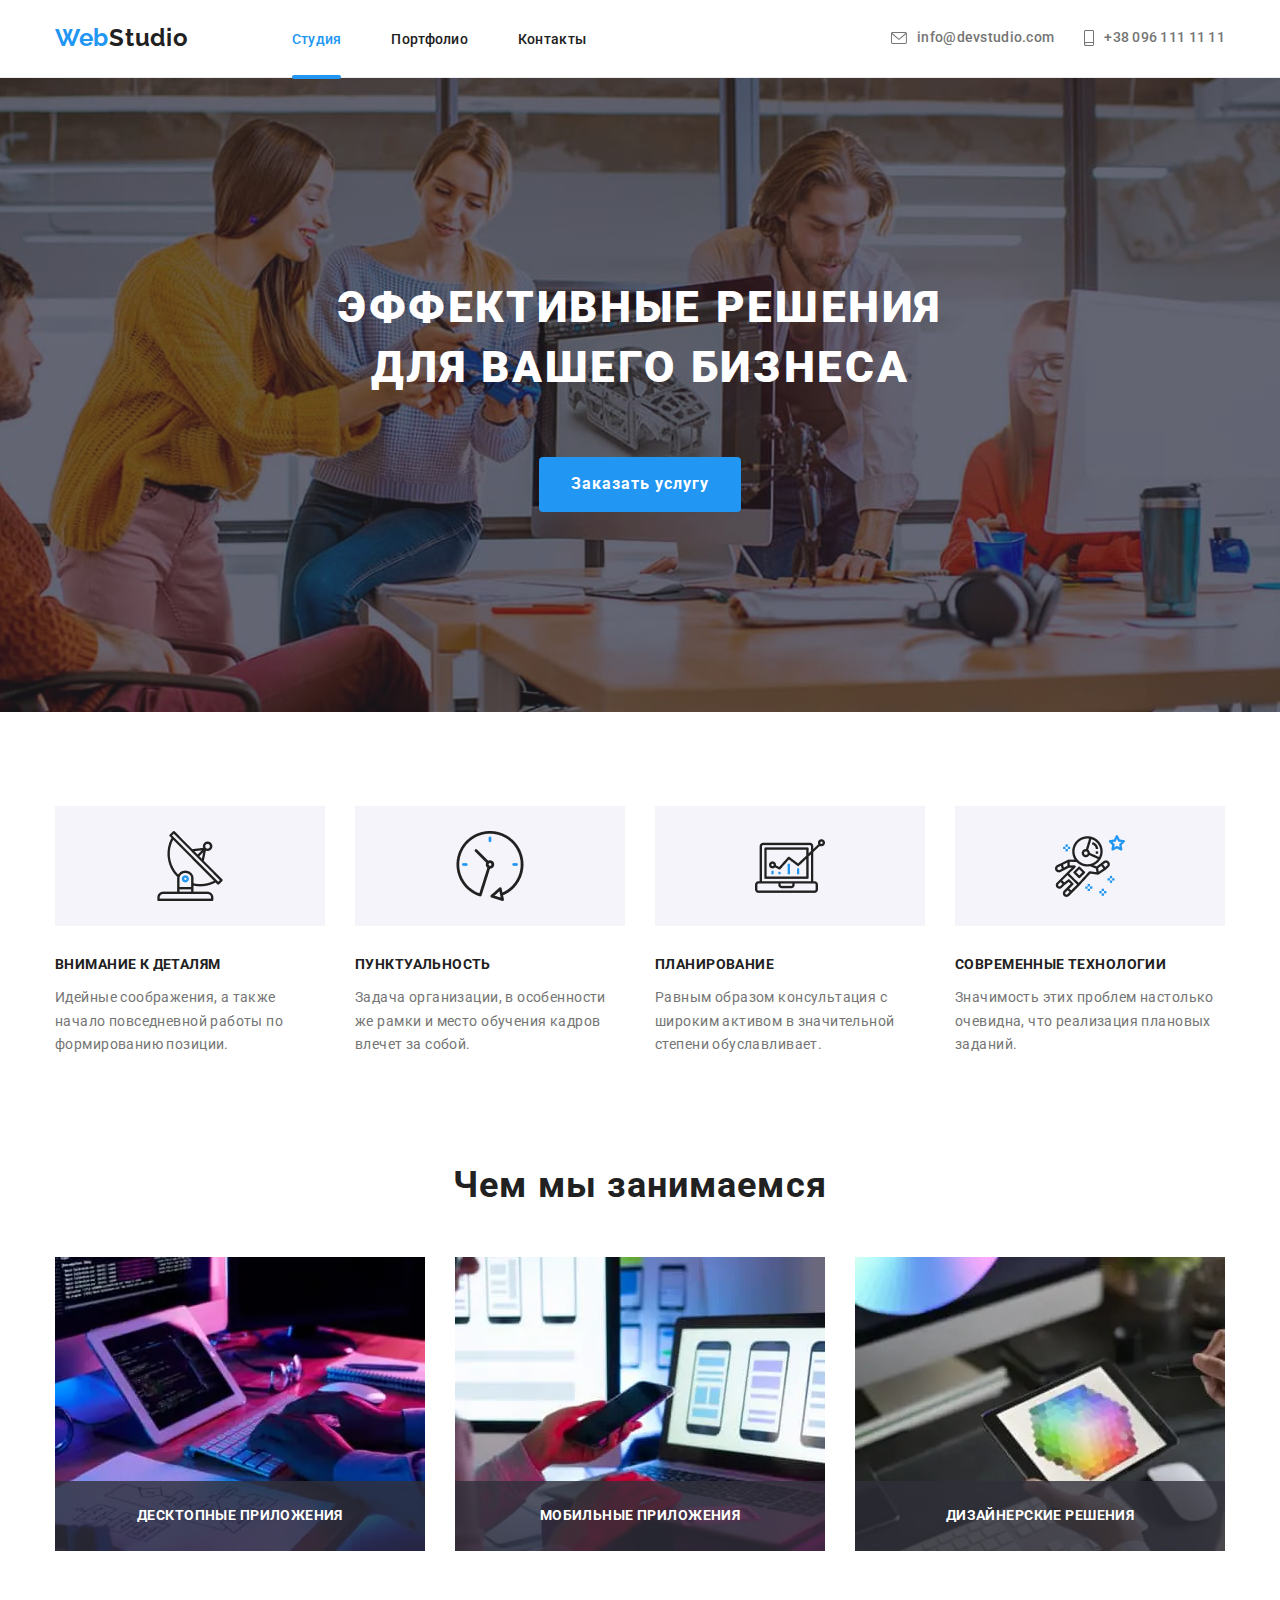
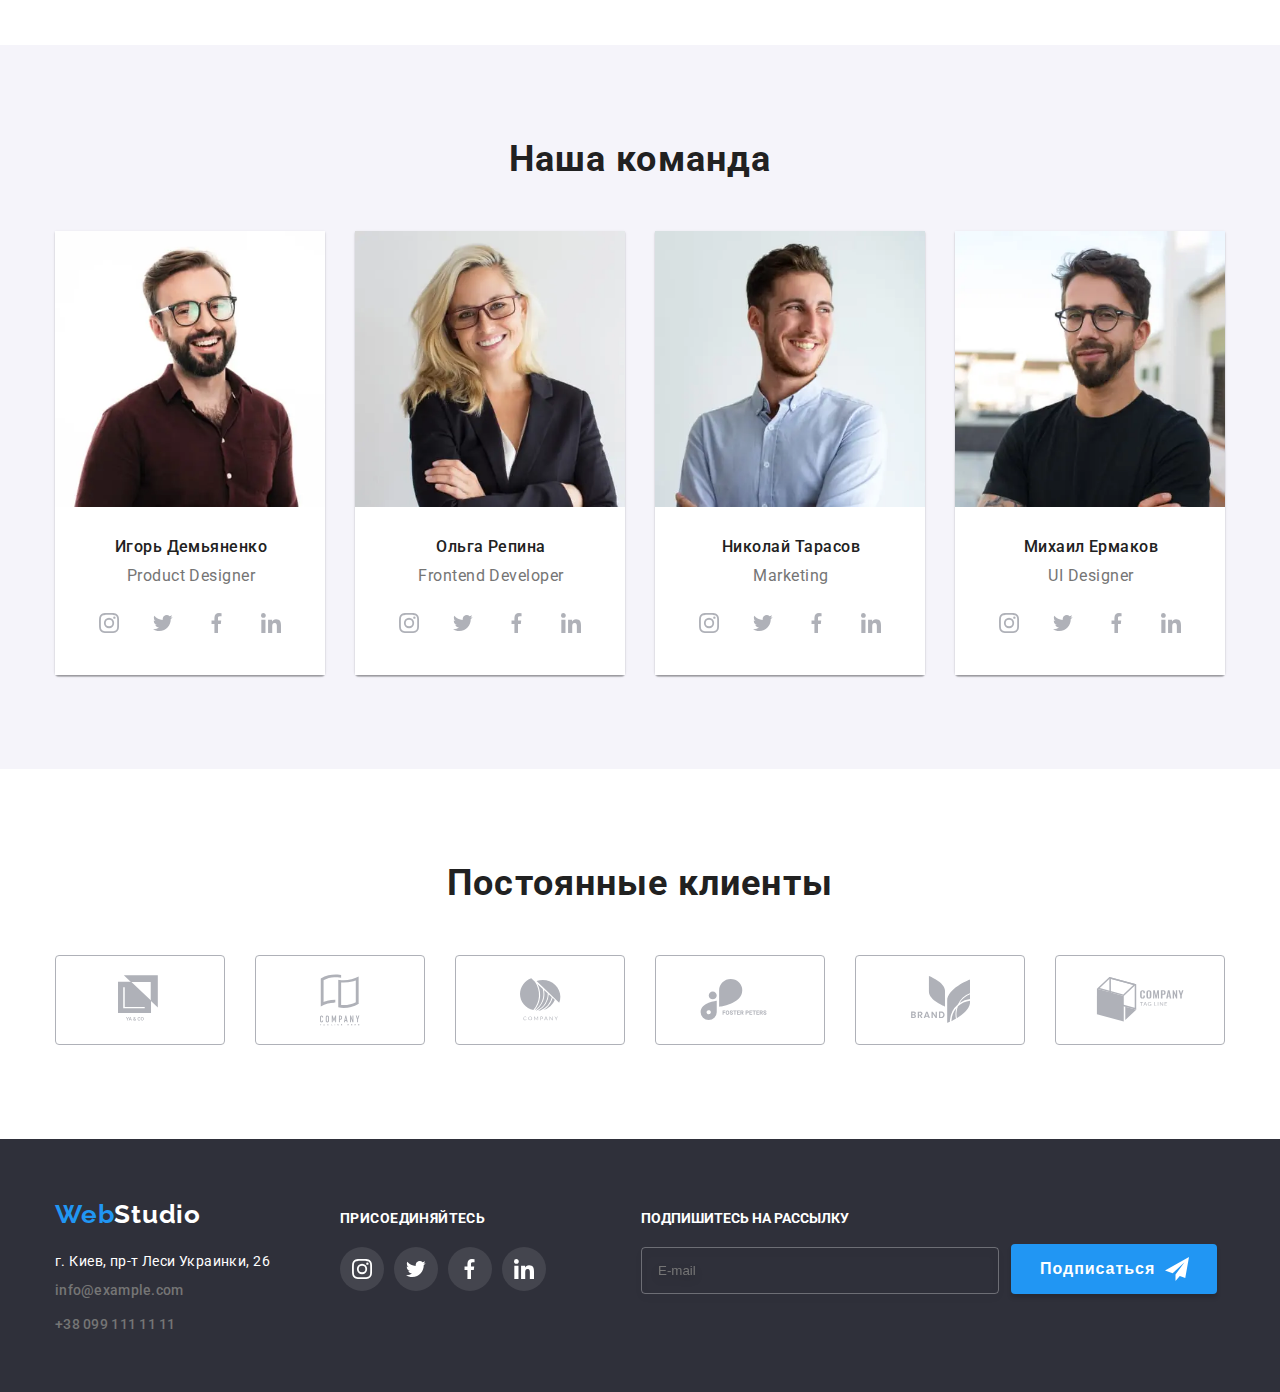
==== commit b72a9703: "Ретина" ====
--- a/index.html
+++ b/index.html
@@ -28,7 +28,7 @@
           <li class="item"><a href="#contacts" class="link">Контакты</a></li>
         </ul>
       </nav>
-      <ul class="site-contacts list">
+      <ul class="site-contacts head list">
         <li class="item envelope-item">
             <a href="mailto:info@devstudio.com" class="link envelope-link">
             <svg class="envelope-icon" width="16px" height="12px">
@@ -99,30 +99,42 @@
       <h2 class="section-title">Чем мы занимаемся</h2>
       <ul class="examples list">
         <li class="examples__item">
+          <picture>
+            <source srcset="./images/boxa.webp 1x, ./images/boxa@2x.webp 2x"> 
           <img
+            srcset="./images/boxa.jpg 1x, ./images/boxa@2x.jpg 2x"
             src="images/boxa.jpg"
             width="370"
             height="294"
             alt="Руки набирают код програмирования на клавиатуре"
           />
+          </picture>
           <p class="examples__text">Десктопные приложения</p>
         </li>
         <li class="examples__item">
+          <picture>
+            <source srcset="./images/boxb.webp 1x, ./images/boxb@2x.webp 2x">
           <img
+            srcset="./images/boxb.jpg 1x, ./images/boxb@2x.jpg 2x"
             src="images/boxb.jpg"
             width="370"
             height="294"
             alt="Девушка держит телефон"
           />
+          </picture>
           <p class="examples__text">Мобильные приложения</p>
         </li>
         <li class="examples__item">
+          <picture>
+            <source srcset="./images/boxc.webp 1x, ./images/boxc@2x.webp 2x">
           <img
+            srcset="./images/boxc.jpg 1x, ./images/boxc@2x.jpg 2x"
             src="images/boxc.jpg"
             width="370"
             height="294"
             alt="Работа с картинкой на планшете"
           />
+          </picture>
           <p class="examples__text">Дизайнерские решения</p>
         </li>
       </ul>
@@ -133,17 +145,19 @@
       <div class="container section-team">
       <h2 class="section-title">Наша команда</h2>
       <ul class="team__list list">
+        
         <li class="team__card">
-          <img
-            srcset="images/team-card1(270)@3x.jpg 3x,
-                    images/team-card1(354).jpg 1x,
-                    images/team-card1(354)@2x.jpg 2x,
-                    images/team-card1(450)@2x.jpg 2x"
-            src="images/team-card1(450).jpg"
+          
+          <picture>
+            <source srcset="./images/team-card1(450).webp 1x, ./images/team-card1(450)@2x.webp 2x">
+          <img  
+            srcset="./images/team-card1(450).jpg 1x, ./images/team-card1(450)@2x.jpg 2x"
+            src="./images/team-card1(450).jpg"
             width="450"
             height="260"
             alt="Селфи мужчины в красной рубашке"
           />
+          </picture>
         <div class="team__content">  
           <h3 class="team__title">Игорь Демьяненко</h3>
           <p class="team__text">Product Designer</p>
@@ -180,16 +194,16 @@
         </ul>
         </li>
         <li class="team__card">
+          <picture>
+            <source srcset="./images/team-card2(450).webp 1x, ./images/team-card2(450)@2x.webp 2x">
             <img
-              srcset="images/team-card2(270)@3x.jpg 3x,
-                    images/team-card2(354).jpg 1x,
-                    images/team-card2(354)@2x.jpg 2x,
-                    images/team-card2(450)@2x.jpg 2x"
-              src="images/team-card2(450).jpg"
+              srcset="./images/team-card2(450).jpg 1x, ./images/team-card2(450)@2x.jpg 2x"
+              src="./images/team-card2(450).jpg"
               width="450"
               height="260"
               alt="Селфи девушки блондинки в очках"
             />
+          </picture>
         <div class="team__content">
             <h3 class="team__title">Ольга Репина</h3>
             <p class="team__text">Frontend Developer</p>
@@ -226,16 +240,16 @@
         </ul>
         </li>
         <li class="team__card">
+          <picture>
+            <source srcset="./images/team-card3(450).webp 1x, ./images/team-card3(450)@2x.webp 2x">
           <img
-            srcset="images/team-card3(270)@3x.jpg 3x,
-                    images/team-card3(354).jpg 1x,
-                    images/team-card3(354)@2x.jpg 2x,
-                    images/team-card3(450)@2x.jpg 2x"
+              srcset="./images/team-card3(450).jpg 1x, ./images/team-card3(450)@2x.jpg 2x"
             src="images/team-card3(450).jpg"
             width="450"
             height="260"
             alt="Селфи мужчины в белой рубашке"
           />
+          </picture>
         <div class="team__content"> 
           <h3 class="team__title">Николай Тарасов</h3>
           <p class="team__text">Marketing</p>
@@ -272,16 +286,16 @@
         </ul>
         </li>
         <li class="team__card">
+          <picture>
+            <source srcset="./images/team-card4(450).webp 1x, ./images/team-card4(450)@2x.webp 2x">
           <img
-            srcset="images/team-card4(270)@3x.jpg 3x,
-                    images/team-card4(354).jpg 1x,
-                    images/team-card4(354)@2x.jpg 2x,
-                    images/team-card4(450)@2x.jpg 2x"
+            srcset="./images/team-card4(450).jpg 1x, ./images/team-card4(450)@2x.jpg 2x"
             src="images/team-card4(450).jpg"
             width="450"
             height="260"
             alt="Селфи мужчины в очках и черной футболке"
           />
+          </picture>
         <div class="team__content">  
           <h3 class="team__title">Михаил Ермаков</h3>
           <p class="team__text">UI Designer</p>
--- a/css/main.min.css
+++ b/css/main.min.css
@@ -1,2 +1,2 @@
-:root{--primary-text-color: #757575;--title-text-color: #212121;--accent-text-color: #2196f3;--primary-white-color: #ffffff;--bgc-button-secondary: #f5f4fa;--bgc-hero-footer: #2f303a;--bgc-team: #f5f4fa;--pc-icon-color: #afb1b8;--clients-link-color: #afb1b8}html{-webkit-box-sizing:border-box;box-sizing:border-box}*,*::before,*::after{-webkit-box-sizing:inherit;box-sizing:inherit}.list{padding:0;margin:0;list-style:none}img{display:block;max-width:100%;height:auto}.page{margin:0;background-color:var(--primary-white-color);color:var(--primary-text-color);font-family:Roboto, sans-serif}.container{padding-right:15px;padding-left:15px;margin-left:auto;margin-right:auto}@media screen and (min-width: 480px){.container{width:480px}}@media screen and (min-width: 768px){.container{width:768px}}@media screen and (min-width: 1200px){.container{width:1200px}}.section-title{margin-top:0;margin-bottom:50px;color:var(--title-text-color);font-weight:bold;font-size:36px;line-height:1.16;text-align:center;letter-spacing:0.03em}@media screen and (max-width: 1199px){.section-title{margin-bottom:30px;font-family:Roboto;font-style:normal;font-weight:bold;font-size:28px;line-height:1.17}}.logo-header{padding-top:24px;padding-bottom:25px;color:var(--title-text-color);font-family:Raleway, sans-serif;font-size:26px;line-height:1.19;letter-spacing:0.03em;text-decoration:none}@media screen and (max-width: 767px){.logo-header{padding-top:16px;padding-bottom:16px;font-family:Raleway;font-style:normal;font-weight:bold;font-size:24px;line-height:1.16;letter-spacing:0.03em}}@media screen and (min-width: 768px){.logo-header{font-family:Raleway;font-style:normal;font-weight:bold;font-size:24px;line-height:1.16;letter-spacing:0.03em}}span.web-header{color:var(--accent-text-color);font-family:Raleway, sans-serif}.logo-footer{display:inline-block;padding-top:60px;padding-bottom:20px;color:var(--primary-white-color);font-family:Raleway, sans-serif;font-weight:bold;font-size:26px;line-height:1.19;letter-spacing:0.03em;text-decoration:none}span.web-footer{color:var(--accent-text-color);font-family:Raleway, sans-serif}header{border-bottom:1px solid #ececec;position:relative}@media screen and (max-width: 767px){.header__mobile-menu{display:none;position:absolute;top:100%;left:0;width:100%;text-align:center;opacity:0;-webkit-box-shadow:0px 4px 8px rgba(0,0,0,0.04),0px 2px 4px rgba(0,0,0,0.08),0px 1px 3px rgba(0,0,0,0.16);box-shadow:0px 4px 8px rgba(0,0,0,0.04),0px 2px 4px rgba(0,0,0,0.08),0px 1px 3px rgba(0,0,0,0.16);-webkit-transition:opacity 900ms cubic-bezier(0.4, 0, 0.2, 1);transition:opacity 900ms cubic-bezier(0.4, 0, 0.2, 1);background-color:#fff}}.header__mobile-menu.is-open{display:block;opacity:1}@media screen and (min-width: 768px){.header__mobile-menu{display:-webkit-box;display:-ms-flexbox;display:flex;-webkit-box-align:center;-ms-flex-align:center;align-items:center}}.header__mobile-menu-button{display:block;border:none;background-color:transparent;padding:0}@media screen and (min-width: 768px){.header__mobile-menu-button{display:none}}.header__mobile-menu-button .icon-cross{display:none}.header__mobile-menu-button.is-open .icon-cross{display:block}.header__mobile-menu-button.is-open .icon-menu{display:none}.header__mobile-menu-icon{fill:var(--title-text-color)}.header__mobile-menu-button:hover .header__mobile-menu-icon,.header__mobile-menu-button:focus .header__mobile-menu-icon{fill:var(--accent-text-color)}@media screen and (min-width: 1200px){.navigation{display:-webkit-box;display:-ms-flexbox;display:flex;-webkit-box-align:center;-ms-flex-align:center;align-items:center}}@media screen and (max-width: 767px){.navigation{display:-webkit-box;display:-ms-flexbox;display:flex;-webkit-box-pack:justify;-ms-flex-pack:justify;justify-content:space-between}}@media screen and (min-width: 768px){.navigation{display:-webkit-box;display:-ms-flexbox;display:flex;-webkit-box-align:center;-ms-flex-align:center;align-items:center;-webkit-box-pack:justify;-ms-flex-pack:justify;justify-content:space-between}}@media screen and (max-width: 767px){.main-nav{padding-top:60px;padding-bottom:60px}}@media screen and (min-width: 1200px){.main-nav{display:-webkit-box;display:-ms-flexbox;display:flex;padding-right:305px}}@media screen and (max-width: 767px){.site-nav .item:not(:last-child){margin-bottom:40px}}@media screen and (min-width: 768px){.site-nav{display:-webkit-box;display:-ms-flexbox;display:flex}.site-nav .item:not(:last-child){margin-right:50px}}.site-nav .link{color:var(--title-text-color);font-weight:500;font-size:14px;line-height:1.14;letter-spacing:0.02em;text-decoration:none}.site-nav .link:hover,.site-nav .link:focus{color:var(--accent-text-color);-webkit-transition:color 250ms cubic-bezier(0.4, 0, 0.2, 1);transition:color 250ms cubic-bezier(0.4, 0, 0.2, 1)}.site-nav .link.current{color:var(--accent-text-color)}.active-page{position:relative;padding-bottom:32px}@media screen and (max-width: 767px){.active-page{padding-bottom:8px}}.active-page::after{position:absolute;display:block;left:0;bottom:0;content:"";width:100%;height:4px;border-radius:2px;background-color:var(--accent-text-color)}@media screen and (max-width: 767px){.site-contacts{text-align:center;padding-bottom:60px}.site-contacts .item:not(:last-child){margin-bottom:16px}}@media screen and (min-width: 768px){.site-contacts{margin-left:84px}}@media screen and (min-width: 1200px){.site-contacts{display:-webkit-box;display:-ms-flexbox;display:flex;-webkit-box-align:center;-ms-flex-align:center;align-items:center;margin-left:auto}.site-contacts .item+.item{margin-left:30px}}.site-contacts .link{color:var(--primary-text-color);font-weight:500;font-style:normal;font-size:14px;line-height:1.14;letter-spacing:0.02em;text-decoration:none}@media screen and (min-width: 768px){.envelope-item{margin-bottom:10px}}@media screen and (min-width: 1200px){.envelope-item{margin-bottom:0}}.envelope-link{display:-webkit-box;display:-ms-flexbox;display:flex;-webkit-box-align:center;-ms-flex-align:center;align-items:center}.envelope-link:hover,.envelope-link:focus{color:var(--accent-text-color);-webkit-transition:color 250ms cubic-bezier(0.4, 0, 0.2, 1);transition:color 250ms cubic-bezier(0.4, 0, 0.2, 1)}.envelope-link:hover .envelope-icon,.envelope-link:focus .envelope-icon{fill:var(--accent-text-color);-webkit-transition:fill 250ms cubic-bezier(0.4, 0, 0.2, 1);transition:fill 250ms cubic-bezier(0.4, 0, 0.2, 1)}.envelope-icon{margin-right:10px;fill:var(--primary-text-color)}.smartphone-link{display:-webkit-box;display:-ms-flexbox;display:flex;-webkit-box-align:center;-ms-flex-align:center;align-items:center}.smartphone-link:hover,.smartphone-link:focus{color:var(--accent-text-color);-webkit-transition:color 250ms cubic-bezier(0.4, 0, 0.2, 1);transition:color 250ms cubic-bezier(0.4, 0, 0.2, 1)}.smartphone-link:hover .smartphone-icon,.smartphone-link:focus .smartphone-icon{fill:var(--accent-text-color);-webkit-transition:fill 250ms cubic-bezier(0.4, 0, 0.2, 1);transition:fill 250ms cubic-bezier(0.4, 0, 0.2, 1)}.smartphone-icon{margin-right:10px;fill:var(--primary-text-color)}.hero{background-color:var(--bgc-hero-footer);text-align:center;padding:0;margin-top:0;margin-bottom:60px}@media screen and (min-width: 1200px){.hero{margin-bottom:94px}}.hero{margin-left:auto;margin-right:auto;background-image:-webkit-gradient(linear, left top, right top, from(rgba(47,48,58,0.4)), to(rgba(47,48,58,0.4))),url(/images/Hero-mobile.jpg);background-image:linear-gradient(to right, rgba(47,48,58,0.4), rgba(47,48,58,0.4)),url(/images/Hero-mobile.jpg);background-repeat:no-repeat;background-position:center;background-size:cover}@media (-webkit-min-device-pixel-ratio: 2), (min-resolution: 2dppx){.hero{background-image:-webkit-gradient(linear, left top, right top, from(rgba(47,48,58,0.4)), to(rgba(47,48,58,0.4))),url(/images/Hero-mobile@2x.jpg);background-image:linear-gradient(to right, rgba(47,48,58,0.4), rgba(47,48,58,0.4)),url(/images/Hero-mobile@2x.jpg)}}@media screen and (min-width: 481px){.hero{background-image:-webkit-gradient(linear, left top, right top, from(rgba(47,48,58,0.4)), to(rgba(47,48,58,0.4))),url(/images/Hero-tablet.jpg);background-image:linear-gradient(to right, rgba(47,48,58,0.4), rgba(47,48,58,0.4)),url(/images/Hero-tablet.jpg);background-size:cover}}@media screen and (min-width: 481px) and (-webkit-min-device-pixel-ratio: 2), screen and (min-width: 481px) and (min-resolution: 2dppx){.hero{background-image:-webkit-gradient(linear, left top, right top, from(rgba(47,48,58,0.4)), to(rgba(47,48,58,0.4))),url(/images/Hero-tablet@2x.jpg);background-image:linear-gradient(to right, rgba(47,48,58,0.4), rgba(47,48,58,0.4)),url(/images/Hero-tablet@2x.jpg);background-size:cover}}@media screen and (min-width: 1200px){.hero{background-image:-webkit-gradient(linear, left top, right top, from(rgba(47,48,58,0.4)), to(rgba(47,48,58,0.4))),url(/images/Hero-desktop.jpg);background-image:linear-gradient(to right, rgba(47,48,58,0.4), rgba(47,48,58,0.4)),url(/images/Hero-desktop.jpg);background-size:cover}}@media screen and (min-width: 1200px) and (-webkit-min-device-pixel-ratio: 2), screen and (min-width: 1200px) and (min-resolution: 2dppx){.hero{background-image:-webkit-gradient(linear, left top, right top, from(rgba(47,48,58,0.4)), to(rgba(47,48,58,0.4))),url(/images/Hero-desktop@2x.jpg);background-image:linear-gradient(to right, rgba(47,48,58,0.4), rgba(47,48,58,0.4)),url(/images/Hero-desktop@2x.jpg);background-size:cover}}.hero-title{margin:0;padding-top:118px;padding-bottom:30px;font-family:Roboto;font-style:normal;font-weight:900;font-size:26px;line-height:1.61;text-align:center;letter-spacing:0.06em;text-transform:uppercase;color:var(--primary-white-color)}@media screen and (min-width: 1200px){.hero-title{margin-bottom:30px;padding-top:200px;color:var(--primary-white-color);font-weight:900;font-size:44px;line-height:1.36;letter-spacing:0.06em;text-transform:uppercase}}.hero-button{padding-bottom:118px}@media screen and (min-width: 1200px){.hero-button{padding-bottom:200px}}@media screen and (min-width: 768px){.advantages{display:-webkit-box;display:-ms-flexbox;display:flex;-ms-flex-wrap:wrap;flex-wrap:wrap}}@media screen and (min-width: 1200px){.advantages{margin-bottom:94px}}.advantages .title{margin-top:0;margin-bottom:10px;color:var(--title-text-color);font-weight:bold;font-size:14px;line-height:16px;letter-spacing:0.03em;text-transform:uppercase}@media screen and (max-width: 767px){.advantages .title{text-align:center}}.advantages .text{font-weight:normal;font-size:14px;line-height:1.71;letter-spacing:0.03em}.advantages__item::before{margin-bottom:30px;display:block;content:"";height:120px;background-repeat:no-repeat;background-position:center;background-color:var(--bgc-button-secondary)}@media screen and (max-width: 767px){.advantages__item:not(:first-child){margin-top:30px}}@media screen and (min-width: 768px) and (max-width: 1199px){.advantages__item{width:calc((100% - 30px) / 2)}.advantages__item:nth-child(odd){margin-right:30px}.advantages__item:not(:nth-child(-n+2)){margin-top:30px}}@media screen and (min-width: 1200px){.advantages__item{width:calc((100% - 90px) / 4)}.advantages__item:not(:last-child){margin-right:30px}}.icon-antenna::before{background-image:url(../images/antenna.png)}.icon-clock::before{background-image:url(../images/clock.png)}.icon-diagram::before{background-image:url(../images/diagram.png)}.icon-astronaut::before{background-image:url(../images/astronaut.png)}@media screen and (min-width: 1200px){.examples{display:-webkit-box;display:-ms-flexbox;display:flex;-webkit-box-pack:justify;-ms-flex-pack:justify;justify-content:space-between;-webkit-box-align:stretch;-ms-flex-align:stretch;align-items:stretch;margin-top:0;margin-bottom:94px}}@media screen and (max-width: 1199px){.examples-container{display:none}}.examples__item{position:relative;margin-left:30px}.examples__item:first-child{margin-left:0}.examples__text{position:absolute;bottom:0;right:0}.examples__text{display:-webkit-box;display:-ms-flexbox;display:flex;-webkit-box-pack:center;-ms-flex-pack:center;justify-content:center;-webkit-box-align:center;-ms-flex-align:center;align-items:center;width:370px;height:70px;background-color:rgba(47,48,58,0.8);margin:0;padding:0;font-family:Roboto;font-style:normal;font-weight:bold;font-size:14px;line-height:1.14;text-align:center;letter-spacing:0.03em;text-transform:uppercase;color:var(--primary-white-color)}.team{background-color:var(--bgc-team)}@media screen and (max-width: 1199px){.team{margin-top:60px}}@media screen and (max-width: 1199px){.team__list{padding-bottom:60px}}@media screen and (max-width: 767px){.team__list{display:block}}@media screen and (min-width: 1200px){.team__list{display:-webkit-box;display:-ms-flexbox;display:flex;-ms-flex-pack:distribute;justify-content:space-around}}@media screen and (min-width: 768px){.team__list{display:-webkit-box;display:-ms-flexbox;display:flex;-ms-flex-wrap:wrap;flex-wrap:wrap}}@media screen and (max-width: 1199px){.section-team{padding-top:60px}}@media screen and (min-width: 1200px){.section-team{padding-top:94px;padding-bottom:94px}}.team__title{margin-top:0;margin-bottom:0;padding-top:30px;padding-bottom:10px;color:var(--title-text-color);font-weight:500;font-size:16px;line-height:1.19;letter-spacing:0.03em}.team__text{margin-top:0;margin-bottom:0;padding-top:0;padding-bottom:16px;font-weight:normal;font-size:16px;line-height:1.19;letter-spacing:0.03em}.team__card{border-radius:0px 0px 4px 4px;-webkit-box-shadow:0px 1px 3px rgba(0,0,0,0.12),0px 1px 1px rgba(0,0,0,0.14),0px 2px 1px rgba(0,0,0,0.2);box-shadow:0px 1px 3px rgba(0,0,0,0.12),0px 1px 1px rgba(0,0,0,0.14),0px 2px 1px rgba(0,0,0,0.2)}@media screen and (max-width: 767px){.team__card:not(:first-child){margin-top:30px}}@media screen and (min-width: 768px) and (max-width: 1199px){.team__card{width:calc((100% - 30px) / 2)}.team__card:nth-child(odd){margin-right:30px}.team__card:not(:nth-child(-n+2)){margin-top:30px}}@media screen and (min-width: 1200px){.team__card{width:calc((100% - 90px) / 4)}.team__card:not(:last-child){margin-right:30px}}.team__content{padding-top:0;padding-right:57px;padding-left:59px;background-color:var(--primary-white-color);text-align:center}.icon-list{display:-webkit-box;display:-ms-flexbox;display:flex;-webkit-box-align:center;-ms-flex-align:center;align-items:center;-webkit-box-pack:center;-ms-flex-pack:center;justify-content:center;padding:0;margin:0;background-color:var(--primary-white-color)}.icon-list{padding-bottom:30px}.icon-list__item{margin-right:10px;border-radius:50%}.icon-list__item:first-child{margin-left:32px}.icon-list__item:last-child{margin-right:32px}.icon-link__item{display:block;display:-webkit-box;display:-ms-flexbox;display:flex;-webkit-box-pack:center;-ms-flex-pack:center;justify-content:center;-webkit-box-align:center;-ms-flex-align:center;align-items:center;border-radius:50%;width:44px;height:44px;background-color:var(--primary-white-color)}.icon-link{fill:var(--pc-icon-color)}.icon-link__item:hover,.icon-link__item:focus{background-color:var(--accent-text-color);-webkit-transition:background-color 250ms cubic-bezier(0.4, 0, 0.2, 1);transition:background-color 250ms cubic-bezier(0.4, 0, 0.2, 1)}.icon-link__item:hover .icon-link,.icon-link__item:focus .icon-link{fill:var(--primary-white-color);-webkit-transition:fill 250ms cubic-bezier(0.4, 0, 0.2, 1);transition:fill 250ms cubic-bezier(0.4, 0, 0.2, 1)}.button-primary{color:var(--primary-white-color);background-color:var(--accent-text-color);border-color:transparent;font-family:inherit;cursor:pointer;font-weight:bold;font-size:16px;line-height:1.88;letter-spacing:0.06em;display:inline-block;border-radius:4px;padding:10px 30px;min-width:200px;text-align:center}.button-secondary{color:var(--title-text-color);background-color:var(--bgc-button-secondary);padding:6px 22px;border-radius:4px;border-color:transparent;font-family:inherit;font-weight:500;font-size:16px;line-height:1.63;text-align:center;letter-spacing:0.03em;cursor:pointer}.button-secondary:hover,.button-secondary:focus{color:var(--primary-white-color);background-color:var(--accent-text-color);-webkit-transition:background-color 250ms cubic-bezier(0.4, 0, 0.2, 1),color 250ms cubic-bezier(0.4, 0, 0.2, 1);transition:background-color 250ms cubic-bezier(0.4, 0, 0.2, 1),color 250ms cubic-bezier(0.4, 0, 0.2, 1)}.clients-list{display:-webkit-box;display:-ms-flexbox;display:flex}@media screen and (max-width: 1199px){.clients-list{-ms-flex-wrap:wrap;flex-wrap:wrap}}@media screen and (min-width: 1200px){.clients{padding-top:94px;padding-bottom:94px}}@media screen and (max-width: 1199px){.clients{margin-top:60px;margin-bottom:60px}}.clients-list__item{display:-webkit-box;display:-ms-flexbox;display:flex}@media screen and (max-width: 767px){.clients-list__item{width:calc((100% - 30px) / 2)}.clients-list__item:nth-child(2n){margin-left:30px}.clients-list__item:not(:nth-child(-n+2)){margin-top:30px}}@media screen and (min-width: 768px) and (max-width: 1199px){.clients-list__item{width:calc((100% - 60px) / 3)}.clients-list__item:not(:nth-child(3n)){margin-right:30px}.clients-list__item:not(:nth-child(-n+3)){margin-top:30px}}@media screen and (min-width: 1200px){.clients-list__item{width:calc((100% - 120px) / 6)}.clients-list__item:not(:last-child){margin-right:30px}}.clients-link{display:block;display:-webkit-box;display:-ms-flexbox;display:flex;width:210px;height:90px;border:1px solid #afb1b8;border-radius:4px;-webkit-box-align:center;-ms-flex-align:center;align-items:center;-webkit-box-pack:center;-ms-flex-pack:center;justify-content:center;fill:var(--clients-link-color)}@media screen and (min-width: 768px){.clients-link{width:226px}}@media screen and (min-width: 1200px){.clients-link{width:170px}}.clients-link:hover,.clients-link:focus{border-color:var(--accent-text-color);-webkit-transition:border-color 250ms cubic-bezier(0.4, 0, 0.2, 1);transition:border-color 250ms cubic-bezier(0.4, 0, 0.2, 1)}.clients-link:hover .clients-icon,.clients-link:focus .clients-icon{fill:var(--accent-text-color);-webkit-transition:fill 250ms cubic-bezier(0.4, 0, 0.2, 1);transition:fill 250ms cubic-bezier(0.4, 0, 0.2, 1)}.footer{background-color:var(--bgc-hero-footer)}@media screen and (max-width: 768px){.footer-info{text-align:center}}@media screen and (min-width: 768px){.footer-info{display:-webkit-box;display:-ms-flexbox;display:flex;-webkit-box-align:center;-ms-flex-align:center;align-items:center}}@media screen and (min-width: 1200px){.footer-info{display:-webkit-box;display:-ms-flexbox;display:flex;-webkit-box-align:baseline;-ms-flex-align:baseline;align-items:baseline}}@media screen and (max-width: 767px){.adress-footer{margin-bottom:60px}}.address{padding-bottom:9px;color:var(--primary-white-color);font-family:Roboto;font-style:normal;font-weight:normal;font-size:14px;line-height:1.71;letter-spacing:0.03em}.mail{padding-bottom:9px}.mail:hover,.mail:focus{color:var(--accent-text-color);-webkit-transition:color 250ms cubic-bezier(0.4, 0, 0.2, 1);transition:color 250ms cubic-bezier(0.4, 0, 0.2, 1)}.phone-number{padding-bottom:60px}.phone-number:hover,.phone-number:focus{color:var(--accent-text-color);-webkit-transition:color 250ms cubic-bezier(0.4, 0, 0.2, 1);transition:color 250ms cubic-bezier(0.4, 0, 0.2, 1)}@media screen and (max-width: 767px){.join{margin-bottom:60px}}@media screen and (min-width: 1200px){.join{margin-left:70px;padding-top:14px}}.join-title{margin:0;padding:0;color:var(--primary-white-color)}@media screen and (max-width: 767px){.join-title{margin-right:auto;margin-left:auto}}.join-title{font-family:Roboto;font-style:normal;font-weight:bold;font-size:14px;line-height:1.14;letter-spacing:0.03em;text-transform:uppercase}.join-list{display:-webkit-box;display:-ms-flexbox;display:flex;margin-top:20px;background-color:var(--bgc-hero-footer)}@media screen and (max-width: 767px){.join-list{-webkit-box-pack:center;-ms-flex-pack:center;justify-content:center}}.join-list__item{margin-right:10px}.join-list__item:last-child{margin-right:0}.join-link{display:block;padding:12px;width:44px;height:44px;border-radius:50%;background-color:rgba(255,255,255,0.1)}.join-link{fill:var(--primary-white-color)}.join-link:hover,.join-link:focus{background-color:var(--accent-text-color);-webkit-transition:background-color 250ms cubic-bezier(0.4, 0, 0.2, 1);transition:background-color 250ms cubic-bezier(0.4, 0, 0.2, 1)}@media screen and (min-width: 768px){.form-container{display:-webkit-box;display:-ms-flexbox;display:flex;-ms-flex-wrap:wrap;flex-wrap:wrap}}@media screen and (max-width: 767px){.form-container{padding-bottom:60px}}@media screen and (min-width: 1200px){.form-container{margin-left:95px}}@media screen and (min-width: 768px){.footer-form{display:block}}@media screen and (min-width: 1200px){.footer-form{display:-webkit-box;display:-ms-flexbox;display:flex;-webkit-box-align:end;-ms-flex-align:end;align-items:flex-end}}@media screen and (min-width: 1200px){.footer-form__subs{display:-webkit-box;display:-ms-flexbox;display:flex;-webkit-box-orient:vertical;-webkit-box-direction:normal;-ms-flex-direction:column;flex-direction:column}}.footer-form__title{font-family:Roboto;font-style:normal;font-weight:bold;font-size:14px;line-height:1.14;text-transform:uppercase;color:var(--primary-white-color)}.footer-form__mail{margin-top:20px;padding-top:15px;padding-right:16px;padding-bottom:15px;padding-left:16px;color:var(--primary-white-color);width:358px;border:1px solid rgba(255,255,255,0.3);-webkit-filter:drop-shadow(0px 4px 4px rgba(0,0,0,0.15));filter:drop-shadow(0px 4px 4px rgba(0,0,0,0.15));border-radius:4px;background-color:transparent}@media screen and (max-width: 767px){.footer-form__mail{width:100%;margin-bottom:20px}}.footer-form__button{margin-left:12px;padding-top:10px;padding-right:28px;padding-bottom:10px;padding-left:29px;display:-webkit-box;display:-ms-flexbox;display:flex;-webkit-box-align:center;-ms-flex-align:center;align-items:center;font-weight:700;font-size:16px;line-height:1.875;letter-spacing:0.06em;color:#ffffff;background-color:var(--accent-text-color);cursor:pointer;border:0;-webkit-box-shadow:0px 4px 4px rgba(0,0,0,0.15);box-shadow:0px 4px 4px rgba(0,0,0,0.15);border-radius:4px}@media screen and (max-width: 767px){.footer-form__button{margin-left:auto;margin-right:auto}}.form-button__icon{fill:var(--primary-white-color)}@media screen and (min-width: 1200px){.form-button__icon{margin-left:10px}}.backdrop{position:fixed;top:0;left:0;width:100%;height:100%;background-color:rgba(0,0,0,0.2);opacity:1;-webkit-transition:opacity 250ms cubic-bezier(0.4, 0, 0.2, 1);transition:opacity 250ms cubic-bezier(0.4, 0, 0.2, 1)}@media screen and (max-width: 767px){.backdrop{width:1200px;padding-top:93px;padding-left:15px;padding-right:15px;opacity:1;-webkit-transition:opacity 250ms cubic-bezier(0.4, 0, 0.2, 1);transition:opacity 250ms cubic-bezier(0.4, 0, 0.2, 1);overflow-y:scroll}}.backdrop.is-hidden{opacity:0;pointer-events:none}.backdrop.is-hidden .modal{-webkit-transform:translate(-50%, -50%) scale(0.9);transform:translate(-50%, -50%) scale(0.9)}@media screen and (max-width: 767px){.modal{position:fixed;width:450px;height:609px;background-color:var(--primary-white-color)}}@media screen and (min-width: 768px){.modal{position:absolute;top:50%;left:50%;-webkit-transform:translate(-50%, -50%) scale(1);transform:translate(-50%, -50%) scale(1);-webkit-transition:-webkit-transform 250ms cubic-bezier(0.4, 0, 0.2, 1);transition:-webkit-transform 250ms cubic-bezier(0.4, 0, 0.2, 1);transition:transform 250ms cubic-bezier(0.4, 0, 0.2, 1);transition:transform 250ms cubic-bezier(0.4, 0, 0.2, 1), -webkit-transform 250ms cubic-bezier(0.4, 0, 0.2, 1);width:528px;height:581px;border-radius:4px;-webkit-box-shadow:0px 1px 3px rgba(0,0,0,0.12),0px 1px 1px rgba(0,0,0,0.14),0px 2px 1px rgba(0,0,0,0.2);box-shadow:0px 1px 3px rgba(0,0,0,0.12),0px 1px 1px rgba(0,0,0,0.14),0px 2px 1px rgba(0,0,0,0.2);background-color:var(--primary-white-color)}}.button-close{display:-webkit-inline-box;display:-ms-inline-flexbox;display:inline-flex;-webkit-box-align:center;-ms-flex-align:center;align-items:center;-webkit-box-pack:center;-ms-flex-pack:center;justify-content:center;position:absolute;top:8px;right:8px;width:30px;height:30px;padding:0;background-color:var(--primary-white-color);border:1px solid rgba(0,0,0,0.1);border-radius:50%;cursor:pointer}.button-close:hover .button-icon{fill:var(--accent-text-color)}.button-icon{-webkit-transition:fill 250ms cubic-bezier(0.4, 0, 0.2, 1);transition:fill 250ms cubic-bezier(0.4, 0, 0.2, 1)}.modal-content{display:-webkit-box;display:-ms-flexbox;display:flex;-webkit-box-orient:vertical;-webkit-box-direction:normal;-ms-flex-direction:column;flex-direction:column;margin-right:40px;margin-left:40px;margin-bottom:40px}.title-modal{margin-top:40px;margin-bottom:12px;font-family:Roboto;font-style:normal;font-weight:bold;font-size:20px;line-height:1.15;text-align:center;letter-spacing:0.03em;color:var(--title-text-color)}.modal-content-label{position:relative;display:block;font-family:Roboto;font-style:normal;font-weight:normal;font-size:12px;line-height:14px;letter-spacing:0.01em;color:var(--primary-text-color)}.modal-content-label:nth-child(n+3){margin-top:10px}.modal-content-input{display:block;cursor:pointer;margin-top:4px;padding-top:12px;padding-right:16px;padding-bottom:12px;padding-left:42px;border:1px solid rgba(33,33,33,0.2);border-radius:4px;width:100%;resize:none;-webkit-transition:border 250ms cubic-bezier(0.4, 0, 0.2, 1);transition:border 250ms cubic-bezier(0.4, 0, 0.2, 1)}.modal-content-input:focus,.modal-content-input:hover{border:1px solid var(--accent-text-color)}.modal-content-input:focus ~ .modal-content-icon,.modal-content-input:hover ~ .modal-content-icon{fill:var(--accent-text-color)}.modal-content-input.coments{padding-left:16px;height:120px}.modal-content-input.coments::-webkit-input-placeholder{color:rgba(117,117,117,0.5)}.modal-content-input.coments:-ms-input-placeholder{color:rgba(117,117,117,0.5)}.modal-content-input.coments::-ms-input-placeholder{color:rgba(117,117,117,0.5)}.modal-content-input.coments::placeholder{color:rgba(117,117,117,0.5)}.modal-content-icon{position:absolute;top:50%;left:12px;-webkit-transition:fill 250ms cubic-bezier(0.4, 0, 0.2, 1);transition:fill 250ms cubic-bezier(0.4, 0, 0.2, 1)}.checkbox{position:absolute;width:1px;height:1px;margin:-1px;padding:0;border:0;clip:rect(0 0 0 0)}.checkbox:checked+.icon-check{border-color:transparent;background-color:var(--accent-text-color);background-image:url(../images/check.svg);background-repeat:no-repeat;background-size:contain;background-origin:border-box;background-position:center}.lable-check{display:block;display:-webkit-box;display:-ms-flexbox;display:flex;-webkit-box-align:center;-ms-flex-align:center;align-items:center;margin-top:20px;padding-left:10px;margin-right:10px;font-family:Roboto;font-style:normal;font-weight:normal;font-size:14px;line-height:1.714;letter-spacing:0.03em;cursor:pointer}@media screen and (max-width: 767px){.lable-check{font-family:Roboto;font-style:normal;font-weight:normal;font-size:12px;line-height:1.16;letter-spacing:0.03em}}.icon-check{display:inline-block;width:15px;height:15px;border-radius:2px;margin-right:7px;border:2px solid black}.license-accept{margin-left:7px;color:var(--accent-text-color)}.modal-content-button{margin-top:30px;margin-right:auto;margin-left:auto;padding:10px 55px 10px 56px;font-weight:700;font-size:16px;line-height:1.875;letter-spacing:0.06em;color:var(--primary-white-color);background-color:var(--accent-text-color);-webkit-box-shadow:0px 4px 4px rgba(0,0,0,0.15);box-shadow:0px 4px 4px rgba(0,0,0,0.15);border-radius:4px;border:0;cursor:pointer;-webkit-transition:background-color 250ms cubic-bezier(0.4, 0, 0.2, 1);transition:background-color 250ms cubic-bezier(0.4, 0, 0.2, 1)}.modal-content-button:hover,.modal-content-button:focus{background:var(--accent-text-color);-webkit-box-shadow:0px 4px 4px rgba(0,0,0,0.15);box-shadow:0px 4px 4px rgba(0,0,0,0.15);border-radius:4px}
+:root{--primary-text-color: #757575;--title-text-color: #212121;--accent-text-color: #2196f3;--primary-white-color: #ffffff;--bgc-button-secondary: #f5f4fa;--bgc-hero-footer: #2f303a;--bgc-team: #f5f4fa;--pc-icon-color: #afb1b8;--clients-link-color: #afb1b8}html{-webkit-box-sizing:border-box;box-sizing:border-box}*,*::before,*::after{-webkit-box-sizing:inherit;box-sizing:inherit}.list{padding:0;margin:0;list-style:none}img{display:block;max-width:100%;height:auto}.page{margin:0;background-color:var(--primary-white-color);color:var(--primary-text-color);font-family:Roboto, sans-serif}.container{padding-right:15px;padding-left:15px;margin-left:auto;margin-right:auto}@media screen and (min-width: 480px){.container{width:480px}}@media screen and (min-width: 768px){.container{width:768px}}@media screen and (min-width: 1200px){.container{width:1200px}}.section-title{margin-top:0;margin-bottom:50px;color:var(--title-text-color);font-weight:bold;font-size:36px;line-height:1.16;text-align:center;letter-spacing:0.03em}@media screen and (max-width: 1199px){.section-title{margin-bottom:30px;font-family:Roboto;font-style:normal;font-weight:bold;font-size:28px;line-height:1.17}}.logo-header{padding-top:24px;padding-bottom:25px;color:var(--title-text-color);font-family:Raleway, sans-serif;font-size:26px;line-height:1.19;letter-spacing:0.03em;text-decoration:none}@media screen and (max-width: 767px){.logo-header{padding-top:16px;padding-bottom:16px;font-family:Raleway;font-style:normal;font-weight:bold;font-size:24px;line-height:1.16;letter-spacing:0.03em}}@media screen and (min-width: 768px){.logo-header{font-family:Raleway;font-style:normal;font-weight:bold;font-size:24px;line-height:1.16;letter-spacing:0.03em}}span.web-header{color:var(--accent-text-color);font-family:Raleway, sans-serif}.logo-footer{display:inline-block;padding-top:60px;padding-bottom:20px;color:var(--primary-white-color);font-family:Raleway, sans-serif;font-weight:bold;font-size:26px;line-height:1.19;letter-spacing:0.03em;text-decoration:none}span.web-footer{color:var(--accent-text-color);font-family:Raleway, sans-serif}header{border-bottom:1px solid #ececec;position:relative}@media screen and (max-width: 767px){.header__mobile-menu{display:none;z-index:1;position:absolute;top:100%;left:0;width:100%;text-align:center;opacity:0;-webkit-transform:translateY(-200%);transform:translateY(-200%);-webkit-box-shadow:0px 4px 8px rgba(0,0,0,0.04),0px 2px 4px rgba(0,0,0,0.08),0px 1px 3px rgba(0,0,0,0.16);box-shadow:0px 4px 8px rgba(0,0,0,0.04),0px 2px 4px rgba(0,0,0,0.08),0px 1px 3px rgba(0,0,0,0.16);-webkit-transition:opacity 5000ms cubic-bezier(0.4, 0, 0.2, 1);transition:opacity 5000ms cubic-bezier(0.4, 0, 0.2, 1);background-color:#fff}}.header__mobile-menu.is-open{display:block;-webkit-transform:translateY(0);transform:translateY(0);opacity:1}@media screen and (min-width: 768px){.header__mobile-menu{display:-webkit-box;display:-ms-flexbox;display:flex;-webkit-box-align:center;-ms-flex-align:center;align-items:center}}.header__mobile-menu-button{display:block;border:none;background-color:transparent;padding:0}@media screen and (min-width: 768px){.header__mobile-menu-button{display:none}}.header__mobile-menu-button .icon-cross{display:none}.header__mobile-menu-button.is-open .icon-cross{display:block}.header__mobile-menu-button.is-open .icon-menu{display:none}.header__mobile-menu-icon{fill:var(--title-text-color)}.header__mobile-menu-button:hover .header__mobile-menu-icon,.header__mobile-menu-button:focus .header__mobile-menu-icon{fill:var(--accent-text-color)}@media screen and (min-width: 1200px){.navigation{display:-webkit-box;display:-ms-flexbox;display:flex;-webkit-box-align:center;-ms-flex-align:center;align-items:center}}@media screen and (max-width: 767px){.navigation{display:-webkit-box;display:-ms-flexbox;display:flex;-webkit-box-pack:justify;-ms-flex-pack:justify;justify-content:space-between}}@media screen and (min-width: 768px){.navigation{display:-webkit-box;display:-ms-flexbox;display:flex;-webkit-box-align:center;-ms-flex-align:center;align-items:center;-webkit-box-pack:justify;-ms-flex-pack:justify;justify-content:space-between}}@media screen and (max-width: 767px){.main-nav{padding-top:60px;padding-bottom:60px}}@media screen and (min-width: 768px) and (max-width: 1199px){.main-nav{padding-right:60px}}@media screen and (min-width: 1200px){.main-nav{display:-webkit-box;display:-ms-flexbox;display:flex;padding-right:305px}}@media screen and (max-width: 767px){.site-nav .item:not(:last-child){margin-bottom:40px}}@media screen and (min-width: 768px){.site-nav{display:-webkit-box;display:-ms-flexbox;display:flex}.site-nav .item:not(:last-child){margin-right:50px}}.site-nav .link{color:var(--title-text-color);font-weight:500;font-size:14px;line-height:1.14;letter-spacing:0.02em;text-decoration:none}.site-nav .link:hover,.site-nav .link:focus{color:var(--accent-text-color);-webkit-transition:color 250ms cubic-bezier(0.4, 0, 0.2, 1);transition:color 250ms cubic-bezier(0.4, 0, 0.2, 1)}.site-nav .link.current{color:var(--accent-text-color)}.active-page{position:relative;padding-bottom:32px}@media screen and (max-width: 767px){.active-page{padding-bottom:8px}}.active-page::after{position:absolute;display:block;left:0;bottom:0;content:"";width:100%;height:4px;border-radius:2px;background-color:var(--accent-text-color)}@media screen and (max-width: 767px){.site-contacts{text-align:center;padding-bottom:60px}.site-contacts .item:not(:last-child){margin-bottom:16px}}@media screen and (min-width: 1200px){.site-contacts{display:-webkit-box;display:-ms-flexbox;display:flex;-webkit-box-align:center;-ms-flex-align:center;align-items:center;margin-left:auto}.site-contacts .item+.item{margin-left:30px}}.site-contacts .link{color:var(--primary-text-color);font-weight:500;font-style:normal;font-size:14px;line-height:1.14;letter-spacing:0.02em;text-decoration:none}@media screen and (min-width: 768px){.envelope-item{margin-bottom:10px}}@media screen and (min-width: 1200px){.envelope-item{margin-bottom:0}}.envelope-link{display:-webkit-box;display:-ms-flexbox;display:flex;-webkit-box-align:center;-ms-flex-align:center;align-items:center}@media screen and (max-width: 767px){.envelope-link{-webkit-box-pack:center;-ms-flex-pack:center;justify-content:center}}.envelope-link:hover,.envelope-link:focus{color:var(--accent-text-color);-webkit-transition:color 250ms cubic-bezier(0.4, 0, 0.2, 1);transition:color 250ms cubic-bezier(0.4, 0, 0.2, 1)}.envelope-link:hover .envelope-icon,.envelope-link:focus .envelope-icon{fill:var(--accent-text-color);-webkit-transition:fill 250ms cubic-bezier(0.4, 0, 0.2, 1);transition:fill 250ms cubic-bezier(0.4, 0, 0.2, 1)}.envelope-icon{margin-right:10px;fill:var(--primary-text-color)}.smartphone-link{display:-webkit-box;display:-ms-flexbox;display:flex;-webkit-box-align:center;-ms-flex-align:center;align-items:center}@media screen and (max-width: 767px){.smartphone-link{-webkit-box-pack:center;-ms-flex-pack:center;justify-content:center}}.smartphone-link:hover,.smartphone-link:focus{color:var(--accent-text-color);-webkit-transition:color 250ms cubic-bezier(0.4, 0, 0.2, 1);transition:color 250ms cubic-bezier(0.4, 0, 0.2, 1)}.smartphone-link:hover .smartphone-icon,.smartphone-link:focus .smartphone-icon{fill:var(--accent-text-color);-webkit-transition:fill 250ms cubic-bezier(0.4, 0, 0.2, 1);transition:fill 250ms cubic-bezier(0.4, 0, 0.2, 1)}.smartphone-icon{margin-right:10px;fill:var(--primary-text-color)}.hero{background-color:var(--bgc-hero-footer);text-align:center;padding:0;margin-top:0;margin-bottom:60px}@media screen and (min-width: 1200px){.hero{margin-bottom:94px}}.hero{margin-left:auto;margin-right:auto;background-image:-webkit-gradient(linear, left top, right top, from(rgba(47,48,58,0.4)), to(rgba(47,48,58,0.4))),url(/images/Hero-mobile.jpg);background-image:linear-gradient(to right, rgba(47,48,58,0.4), rgba(47,48,58,0.4)),url(/images/Hero-mobile.jpg);background-repeat:no-repeat;background-position:center;background-size:cover}@media (-webkit-min-device-pixel-ratio: 2), (min-resolution: 2dppx){.hero{background-image:-webkit-gradient(linear, left top, right top, from(rgba(47,48,58,0.4)), to(rgba(47,48,58,0.4))),url(/images/Hero-mobile@2x.jpg);background-image:linear-gradient(to right, rgba(47,48,58,0.4), rgba(47,48,58,0.4)),url(/images/Hero-mobile@2x.jpg)}}@media screen and (min-width: 481px){.hero{background-image:-webkit-gradient(linear, left top, right top, from(rgba(47,48,58,0.4)), to(rgba(47,48,58,0.4))),url(/images/Hero-tablet.jpg);background-image:linear-gradient(to right, rgba(47,48,58,0.4), rgba(47,48,58,0.4)),url(/images/Hero-tablet.jpg);background-size:cover}}@media screen and (min-width: 481px) and (-webkit-min-device-pixel-ratio: 2), screen and (min-width: 481px) and (min-resolution: 2dppx){.hero{background-image:-webkit-gradient(linear, left top, right top, from(rgba(47,48,58,0.4)), to(rgba(47,48,58,0.4))),url(/images/Hero-tablet@2x.jpg);background-image:linear-gradient(to right, rgba(47,48,58,0.4), rgba(47,48,58,0.4)),url(/images/Hero-tablet@2x.jpg);background-size:cover}}@media screen and (min-width: 1200px){.hero{background-image:-webkit-gradient(linear, left top, right top, from(rgba(47,48,58,0.4)), to(rgba(47,48,58,0.4))),url(/images/Hero-desktop.jpg);background-image:linear-gradient(to right, rgba(47,48,58,0.4), rgba(47,48,58,0.4)),url(/images/Hero-desktop.jpg);background-size:cover}}@media screen and (min-width: 1200px) and (-webkit-min-device-pixel-ratio: 2), screen and (min-width: 1200px) and (min-resolution: 2dppx){.hero{background-image:-webkit-gradient(linear, left top, right top, from(rgba(47,48,58,0.4)), to(rgba(47,48,58,0.4))),url(/images/Hero-desktop@2x.jpg);background-image:linear-gradient(to right, rgba(47,48,58,0.4), rgba(47,48,58,0.4)),url(/images/Hero-desktop@2x.jpg);background-size:cover}}.hero-title{margin:0;padding-top:118px;padding-bottom:30px;font-family:Roboto;font-style:normal;font-weight:900;font-size:26px;line-height:1.61;text-align:center;letter-spacing:0.06em;text-transform:uppercase;color:var(--primary-white-color)}@media screen and (min-width: 1200px){.hero-title{margin-bottom:30px;padding-top:200px;color:var(--primary-white-color);font-weight:900;font-size:44px;line-height:1.36;letter-spacing:0.06em;text-transform:uppercase}}.hero-button{padding-bottom:118px}@media screen and (min-width: 1200px){.hero-button{padding-bottom:200px}}@media screen and (min-width: 768px){.advantages{display:-webkit-box;display:-ms-flexbox;display:flex;-ms-flex-wrap:wrap;flex-wrap:wrap}}@media screen and (min-width: 1200px){.advantages{margin-bottom:94px}}.advantages .title{margin-top:0;margin-bottom:10px;color:var(--title-text-color);font-weight:bold;font-size:14px;line-height:16px;letter-spacing:0.03em;text-transform:uppercase}@media screen and (max-width: 767px){.advantages .title{text-align:center}}.advantages .text{font-weight:normal;font-size:14px;line-height:1.71;letter-spacing:0.03em}.advantages__item::before{margin-bottom:30px;display:block;content:"";height:120px;background-repeat:no-repeat;background-position:center;background-color:var(--bgc-button-secondary)}@media screen and (max-width: 767px){.advantages__item:not(:first-child){margin-top:30px}}@media screen and (min-width: 768px) and (max-width: 1199px){.advantages__item{width:calc((100% - 30px) / 2)}.advantages__item:nth-child(odd){margin-right:30px}.advantages__item:not(:nth-child(-n+2)){margin-top:30px}}@media screen and (min-width: 1200px){.advantages__item{width:calc((100% - 90px) / 4)}.advantages__item:not(:last-child){margin-right:30px}}.icon-antenna::before{background-image:url(../images/antenna.png)}.icon-clock::before{background-image:url(../images/clock.png)}.icon-diagram::before{background-image:url(../images/diagram.png)}.icon-astronaut::before{background-image:url(../images/astronaut.png)}@media screen and (min-width: 1200px){.examples{display:-webkit-box;display:-ms-flexbox;display:flex;-webkit-box-pack:justify;-ms-flex-pack:justify;justify-content:space-between;-webkit-box-align:stretch;-ms-flex-align:stretch;align-items:stretch;margin-top:0;margin-bottom:94px}}@media screen and (max-width: 1199px){.examples-container{display:none}}.examples__item{position:relative;margin-left:30px}.examples__item:first-child{margin-left:0}.examples__text{position:absolute;bottom:0;right:0}.examples__text{display:-webkit-box;display:-ms-flexbox;display:flex;-webkit-box-pack:center;-ms-flex-pack:center;justify-content:center;-webkit-box-align:center;-ms-flex-align:center;align-items:center;width:370px;height:70px;background-color:rgba(47,48,58,0.8);margin:0;padding:0;font-family:Roboto;font-style:normal;font-weight:bold;font-size:14px;line-height:1.14;text-align:center;letter-spacing:0.03em;text-transform:uppercase;color:var(--primary-white-color)}.team{background-color:var(--bgc-team)}@media screen and (max-width: 1199px){.team{margin-top:60px}}@media screen and (max-width: 1199px){.team__list{padding-bottom:60px}}@media screen and (max-width: 767px){.team__list{display:block}}@media screen and (min-width: 1200px){.team__list{display:-webkit-box;display:-ms-flexbox;display:flex;-ms-flex-pack:distribute;justify-content:space-around}}@media screen and (min-width: 768px){.team__list{display:-webkit-box;display:-ms-flexbox;display:flex;-ms-flex-wrap:wrap;flex-wrap:wrap}}@media screen and (max-width: 1199px){.section-team{padding-top:60px}}@media screen and (min-width: 1200px){.section-team{padding-top:94px;padding-bottom:94px}}.team__title{margin-top:0;margin-bottom:0;padding-top:30px;padding-bottom:10px;color:var(--title-text-color);font-weight:500;font-size:16px;line-height:1.19;letter-spacing:0.03em}.team__text{margin-top:0;margin-bottom:0;padding-top:0;padding-bottom:16px;font-weight:normal;font-size:16px;line-height:1.19;letter-spacing:0.03em}.team__card{border-radius:0px 0px 4px 4px;-webkit-box-shadow:0px 1px 3px rgba(0,0,0,0.12),0px 1px 1px rgba(0,0,0,0.14),0px 2px 1px rgba(0,0,0,0.2);box-shadow:0px 1px 3px rgba(0,0,0,0.12),0px 1px 1px rgba(0,0,0,0.14),0px 2px 1px rgba(0,0,0,0.2)}@media screen and (max-width: 767px){.team__card:not(:first-child){margin-top:30px}}@media screen and (min-width: 768px) and (max-width: 1199px){.team__card{width:calc((100% - 30px) / 2)}.team__card:nth-child(odd){margin-right:30px}.team__card:not(:nth-child(-n+2)){margin-top:30px}}@media screen and (min-width: 1200px){.team__card{width:calc((100% - 90px) / 4)}.team__card:not(:last-child){margin-right:30px}}.team__content{padding-top:0;padding-right:57px;padding-left:59px;background-color:var(--primary-white-color);text-align:center}.icon-list{display:-webkit-box;display:-ms-flexbox;display:flex;-webkit-box-align:center;-ms-flex-align:center;align-items:center;-webkit-box-pack:center;-ms-flex-pack:center;justify-content:center;padding:0;margin:0;background-color:var(--primary-white-color)}.icon-list{padding-bottom:30px}.icon-list__item{margin-right:10px;border-radius:50%}.icon-list__item:first-child{margin-left:32px}.icon-list__item:last-child{margin-right:32px}.icon-link__item{display:block;display:-webkit-box;display:-ms-flexbox;display:flex;-webkit-box-pack:center;-ms-flex-pack:center;justify-content:center;-webkit-box-align:center;-ms-flex-align:center;align-items:center;border-radius:50%;width:44px;height:44px;background-color:var(--primary-white-color)}.icon-link{fill:var(--pc-icon-color)}.icon-link__item:hover,.icon-link__item:focus{background-color:var(--accent-text-color);-webkit-transition:background-color 250ms cubic-bezier(0.4, 0, 0.2, 1);transition:background-color 250ms cubic-bezier(0.4, 0, 0.2, 1)}.icon-link__item:hover .icon-link,.icon-link__item:focus .icon-link{fill:var(--primary-white-color);-webkit-transition:fill 250ms cubic-bezier(0.4, 0, 0.2, 1);transition:fill 250ms cubic-bezier(0.4, 0, 0.2, 1)}.button-primary{color:var(--primary-white-color);background-color:var(--accent-text-color);border-color:transparent;font-family:inherit;cursor:pointer;font-weight:bold;font-size:16px;line-height:1.88;letter-spacing:0.06em;display:inline-block;border-radius:4px;padding:10px 30px;min-width:200px;text-align:center}.button-secondary{color:var(--title-text-color);background-color:var(--bgc-button-secondary);padding:6px 22px;border-radius:4px;border-color:transparent;font-family:inherit;font-weight:500;font-size:16px;line-height:1.63;text-align:center;letter-spacing:0.03em;cursor:pointer}.button-secondary:hover,.button-secondary:focus{color:var(--primary-white-color);background-color:var(--accent-text-color);-webkit-transition:background-color 250ms cubic-bezier(0.4, 0, 0.2, 1),color 250ms cubic-bezier(0.4, 0, 0.2, 1);transition:background-color 250ms cubic-bezier(0.4, 0, 0.2, 1),color 250ms cubic-bezier(0.4, 0, 0.2, 1)}.clients-list{display:-webkit-box;display:-ms-flexbox;display:flex}@media screen and (max-width: 1199px){.clients-list{-ms-flex-wrap:wrap;flex-wrap:wrap}}@media screen and (min-width: 1200px){.clients{padding-top:94px;padding-bottom:94px}}@media screen and (max-width: 1199px){.clients{margin-top:60px;margin-bottom:60px}}.clients-list__item{display:-webkit-box;display:-ms-flexbox;display:flex}@media screen and (max-width: 767px){.clients-list__item{width:calc((100% - 30px) / 2)}.clients-list__item:nth-child(2n){margin-left:30px}.clients-list__item:not(:nth-child(-n+2)){margin-top:30px}}@media screen and (min-width: 768px) and (max-width: 1199px){.clients-list__item{width:calc((100% - 60px) / 3)}.clients-list__item:not(:nth-child(3n)){margin-right:30px}.clients-list__item:not(:nth-child(-n+3)){margin-top:30px}}@media screen and (min-width: 1200px){.clients-list__item{width:calc((100% - 120px) / 6)}.clients-list__item:not(:last-child){margin-right:30px}}.clients-link{display:block;display:-webkit-box;display:-ms-flexbox;display:flex;width:210px;height:90px;border:1px solid #afb1b8;border-radius:4px;-webkit-box-align:center;-ms-flex-align:center;align-items:center;-webkit-box-pack:center;-ms-flex-pack:center;justify-content:center;fill:var(--clients-link-color)}@media screen and (min-width: 768px){.clients-link{width:226px}}@media screen and (min-width: 1200px){.clients-link{width:170px}}.clients-link:hover,.clients-link:focus{border-color:var(--accent-text-color);-webkit-transition:border-color 250ms cubic-bezier(0.4, 0, 0.2, 1);transition:border-color 250ms cubic-bezier(0.4, 0, 0.2, 1)}.clients-link:hover .clients-icon,.clients-link:focus .clients-icon{fill:var(--accent-text-color);-webkit-transition:fill 250ms cubic-bezier(0.4, 0, 0.2, 1);transition:fill 250ms cubic-bezier(0.4, 0, 0.2, 1)}.footer{background-color:var(--bgc-hero-footer)}@media screen and (max-width: 768px){.footer-info{text-align:center}}@media screen and (min-width: 768px){.footer-info{display:-webkit-box;display:-ms-flexbox;display:flex;-ms-flex-wrap:wrap;flex-wrap:wrap;-webkit-box-align:center;-ms-flex-align:center;align-items:center}}@media screen and (min-width: 1200px){.footer-info{display:-webkit-box;display:-ms-flexbox;display:flex;-ms-flex-wrap:nowrap;flex-wrap:nowrap;-webkit-box-align:baseline;-ms-flex-align:baseline;align-items:baseline}}@media screen and (min-width: 768px) and (max-width: 1199px){.adress-footer{text-align:center;margin-left:76px;margin-right:165px}}.address{padding-bottom:9px;color:var(--primary-white-color);font-family:Roboto;font-style:normal;font-weight:normal;font-size:14px;line-height:1.71;letter-spacing:0.03em}.mail{padding-bottom:9px}.mail:hover,.mail:focus{color:var(--accent-text-color);-webkit-transition:color 250ms cubic-bezier(0.4, 0, 0.2, 1);transition:color 250ms cubic-bezier(0.4, 0, 0.2, 1)}.phone-number{padding-bottom:60px}.phone-number:hover,.phone-number:focus{color:var(--accent-text-color);-webkit-transition:color 250ms cubic-bezier(0.4, 0, 0.2, 1);transition:color 250ms cubic-bezier(0.4, 0, 0.2, 1)}@media screen and (max-width: 767px){.join{margin-bottom:60px}}@media screen and (min-width: 1200px){.join{margin-left:70px;padding-top:14px}}.join-title{margin:0;padding:0;color:var(--primary-white-color)}@media screen and (max-width: 767px){.join-title{margin-right:auto;margin-left:auto}}.join-title{font-family:Roboto;font-style:normal;font-weight:bold;font-size:14px;line-height:1.14;letter-spacing:0.03em;text-transform:uppercase}.join-list{display:-webkit-box;display:-ms-flexbox;display:flex;margin-top:20px;background-color:var(--bgc-hero-footer)}@media screen and (max-width: 767px){.join-list{-webkit-box-pack:center;-ms-flex-pack:center;justify-content:center}}.join-list__item{margin-right:10px}.join-list__item:last-child{margin-right:0}.join-link{display:block;padding:12px;width:44px;height:44px;border-radius:50%;background-color:rgba(255,255,255,0.1)}.join-link{fill:var(--primary-white-color)}.join-link:hover,.join-link:focus{background-color:var(--accent-text-color);-webkit-transition:background-color 250ms cubic-bezier(0.4, 0, 0.2, 1);transition:background-color 250ms cubic-bezier(0.4, 0, 0.2, 1)}@media screen and (max-width: 767px){.form-container{padding-bottom:60px}}@media screen and (min-width: 768px){.form-container{margin-top:60px;margin-bottom:60px;margin-left:166px}}@media screen and (min-width: 1200px){.form-container{margin-left:95px}}@media screen and (min-width: 1200px){.footer-form{display:-webkit-box;display:-ms-flexbox;display:flex;-webkit-box-align:end;-ms-flex-align:end;align-items:flex-end}}@media screen and (min-width: 1200px){.footer-form__subs{display:-webkit-box;display:-ms-flexbox;display:flex;-webkit-box-orient:vertical;-webkit-box-direction:normal;-ms-flex-direction:column;flex-direction:column}}.footer-form__title{display:block;font-family:Roboto;font-style:normal;font-weight:bold;font-size:14px;line-height:1.14;text-transform:uppercase;color:var(--primary-white-color)}@media screen and (min-width: 768px) and (max-width: 1199px){.footer-form__title{text-align:center}}.footer-form__mail{margin-top:20px;padding-top:15px;padding-right:16px;padding-bottom:15px;padding-left:16px;color:var(--primary-white-color);width:358px;border:1px solid rgba(255,255,255,0.3);-webkit-filter:drop-shadow(0px 4px 4px rgba(0,0,0,0.15));filter:drop-shadow(0px 4px 4px rgba(0,0,0,0.15));border-radius:4px;background-color:transparent}@media screen and (max-width: 767px){.footer-form__mail{width:100%;margin-bottom:20px}}.footer-form__button{padding-top:10px;padding-right:28px;padding-bottom:10px;padding-left:29px;display:-webkit-box;display:-ms-flexbox;display:flex;-webkit-box-align:center;-ms-flex-align:center;align-items:center;font-weight:700;font-size:16px;line-height:1.875;letter-spacing:0.06em;color:#ffffff;background-color:var(--accent-text-color);cursor:pointer;border:0;-webkit-box-shadow:0px 4px 4px rgba(0,0,0,0.15);box-shadow:0px 4px 4px rgba(0,0,0,0.15);border-radius:4px}@media screen and (min-width: 768px){.footer-form__button{margin-top:20px;margin-left:auto;margin-right:auto}}@media screen and (max-width: 767px){.footer-form__button{margin-left:auto;margin-right:auto}}@media screen and (min-width: 1200px){.footer-form__button{margin-left:12px}}.form-button__icon{fill:var(--primary-white-color);margin-left:10px}.backdrop{position:fixed;top:0;left:0;width:100%;height:100%;background-color:rgba(0,0,0,0.2);opacity:1;-webkit-transition:opacity 250ms cubic-bezier(0.4, 0, 0.2, 1);transition:opacity 250ms cubic-bezier(0.4, 0, 0.2, 1)}@media screen and (max-width: 767px){.backdrop{padding-top:93px;padding-left:15px;padding-right:15px;opacity:1;-webkit-transition:opacity 250ms cubic-bezier(0.4, 0, 0.2, 1);transition:opacity 250ms cubic-bezier(0.4, 0, 0.2, 1);overflow-y:scroll}}.backdrop.is-hidden{opacity:0;pointer-events:none}@media screen and (max-width: 767px){.modal{position:fixed;width:450px;height:609px;background-color:var(--primary-white-color)}}@media screen and (min-width: 768px){.modal{position:absolute;top:50%;left:50%;-webkit-transform:translate(-50%, -50%) scale(1);transform:translate(-50%, -50%) scale(1);-webkit-transition:-webkit-transform 250ms cubic-bezier(0.4, 0, 0.2, 1);transition:-webkit-transform 250ms cubic-bezier(0.4, 0, 0.2, 1);transition:transform 250ms cubic-bezier(0.4, 0, 0.2, 1);transition:transform 250ms cubic-bezier(0.4, 0, 0.2, 1), -webkit-transform 250ms cubic-bezier(0.4, 0, 0.2, 1);width:528px;height:581px;border-radius:4px;-webkit-box-shadow:0px 1px 3px rgba(0,0,0,0.12),0px 1px 1px rgba(0,0,0,0.14),0px 2px 1px rgba(0,0,0,0.2);box-shadow:0px 1px 3px rgba(0,0,0,0.12),0px 1px 1px rgba(0,0,0,0.14),0px 2px 1px rgba(0,0,0,0.2);background-color:var(--primary-white-color)}}.button-close{display:-webkit-inline-box;display:-ms-inline-flexbox;display:inline-flex;-webkit-box-align:center;-ms-flex-align:center;align-items:center;-webkit-box-pack:center;-ms-flex-pack:center;justify-content:center;position:absolute;top:8px;right:8px;width:30px;height:30px;padding:0;background-color:var(--primary-white-color);border:1px solid rgba(0,0,0,0.1);border-radius:50%;cursor:pointer}.button-close:hover .button-icon{fill:var(--accent-text-color)}.button-icon{-webkit-transition:fill 250ms cubic-bezier(0.4, 0, 0.2, 1);transition:fill 250ms cubic-bezier(0.4, 0, 0.2, 1)}.modal-content{display:-webkit-box;display:-ms-flexbox;display:flex;-webkit-box-orient:vertical;-webkit-box-direction:normal;-ms-flex-direction:column;flex-direction:column;margin-right:40px;margin-left:40px;margin-bottom:40px}.title-modal{margin-top:40px;margin-bottom:12px;font-family:Roboto;font-style:normal;font-weight:bold;font-size:20px;line-height:1.15;text-align:center;letter-spacing:0.03em;color:var(--title-text-color)}.modal-content-label{position:relative;display:block;font-family:Roboto;font-style:normal;font-weight:normal;font-size:12px;line-height:14px;letter-spacing:0.01em;color:var(--primary-text-color)}.modal-content-label:nth-child(n+3){margin-top:10px}.modal-content-input{display:block;cursor:pointer;margin-top:4px;padding-top:12px;padding-right:16px;padding-bottom:12px;padding-left:42px;border:1px solid rgba(33,33,33,0.2);border-radius:4px;width:100%;resize:none;-webkit-transition:border 250ms cubic-bezier(0.4, 0, 0.2, 1);transition:border 250ms cubic-bezier(0.4, 0, 0.2, 1)}.modal-content-input:focus,.modal-content-input:hover{border:1px solid var(--accent-text-color)}.modal-content-input:focus ~ .modal-content-icon,.modal-content-input:hover ~ .modal-content-icon{fill:var(--accent-text-color)}.modal-content-input.coments{padding-left:16px;height:120px}.modal-content-input.coments::-webkit-input-placeholder{color:rgba(117,117,117,0.5)}.modal-content-input.coments:-ms-input-placeholder{color:rgba(117,117,117,0.5)}.modal-content-input.coments::-ms-input-placeholder{color:rgba(117,117,117,0.5)}.modal-content-input.coments::placeholder{color:rgba(117,117,117,0.5)}.modal-content-icon{position:absolute;top:50%;left:12px;-webkit-transition:fill 250ms cubic-bezier(0.4, 0, 0.2, 1);transition:fill 250ms cubic-bezier(0.4, 0, 0.2, 1)}.checkbox{position:absolute;width:1px;height:1px;margin:-1px;padding:0;border:0;clip:rect(0 0 0 0)}.checkbox:checked+.icon-check{border-color:transparent;background-color:var(--accent-text-color);background-image:url(../images/check.svg);background-repeat:no-repeat;background-size:contain;background-origin:border-box;background-position:center}.lable-check{display:block;display:-webkit-box;display:-ms-flexbox;display:flex;-webkit-box-align:center;-ms-flex-align:center;align-items:center;margin-top:20px;padding-left:10px;margin-right:10px;font-family:Roboto;font-style:normal;font-weight:normal;font-size:14px;line-height:1.714;letter-spacing:0.03em;cursor:pointer}@media screen and (max-width: 767px){.lable-check{font-family:Roboto;font-style:normal;font-weight:normal;font-size:11px;line-height:1.16;letter-spacing:0.03em}}.icon-check{display:inline-block;width:15px;height:15px;border-radius:2px;margin-right:7px;border:2px solid black}.license-accept{margin-left:7px;color:var(--accent-text-color)}.modal-content-button{margin-top:30px;margin-right:auto;margin-left:auto;padding:10px 55px 10px 56px;font-weight:700;font-size:16px;line-height:1.875;letter-spacing:0.06em;color:var(--primary-white-color);background-color:var(--accent-text-color);-webkit-box-shadow:0px 4px 4px rgba(0,0,0,0.15);box-shadow:0px 4px 4px rgba(0,0,0,0.15);border-radius:4px;border:0;cursor:pointer;-webkit-transition:background-color 250ms cubic-bezier(0.4, 0, 0.2, 1);transition:background-color 250ms cubic-bezier(0.4, 0, 0.2, 1)}.modal-content-button:hover,.modal-content-button:focus{background:var(--accent-text-color);-webkit-box-shadow:0px 4px 4px rgba(0,0,0,0.15);box-shadow:0px 4px 4px rgba(0,0,0,0.15);border-radius:4px}
 /*# sourceMappingURL=main.min.css.map */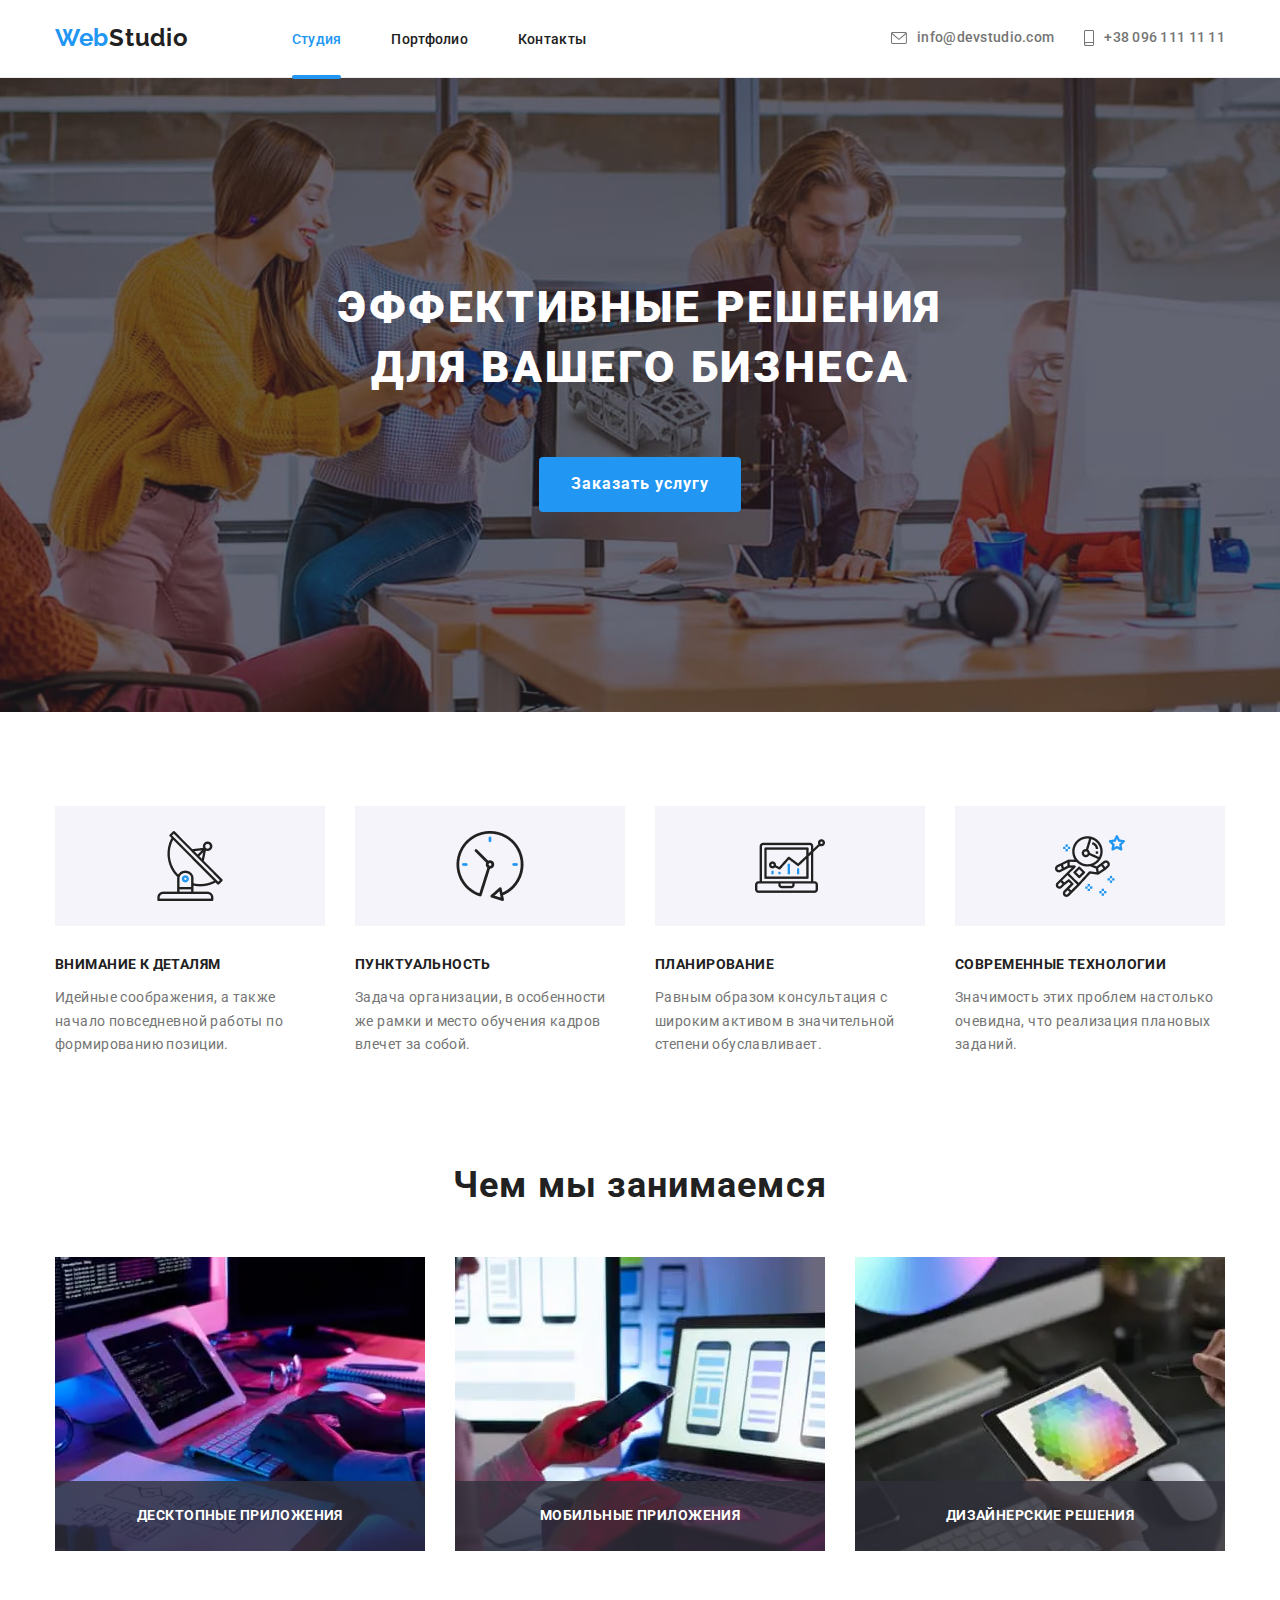
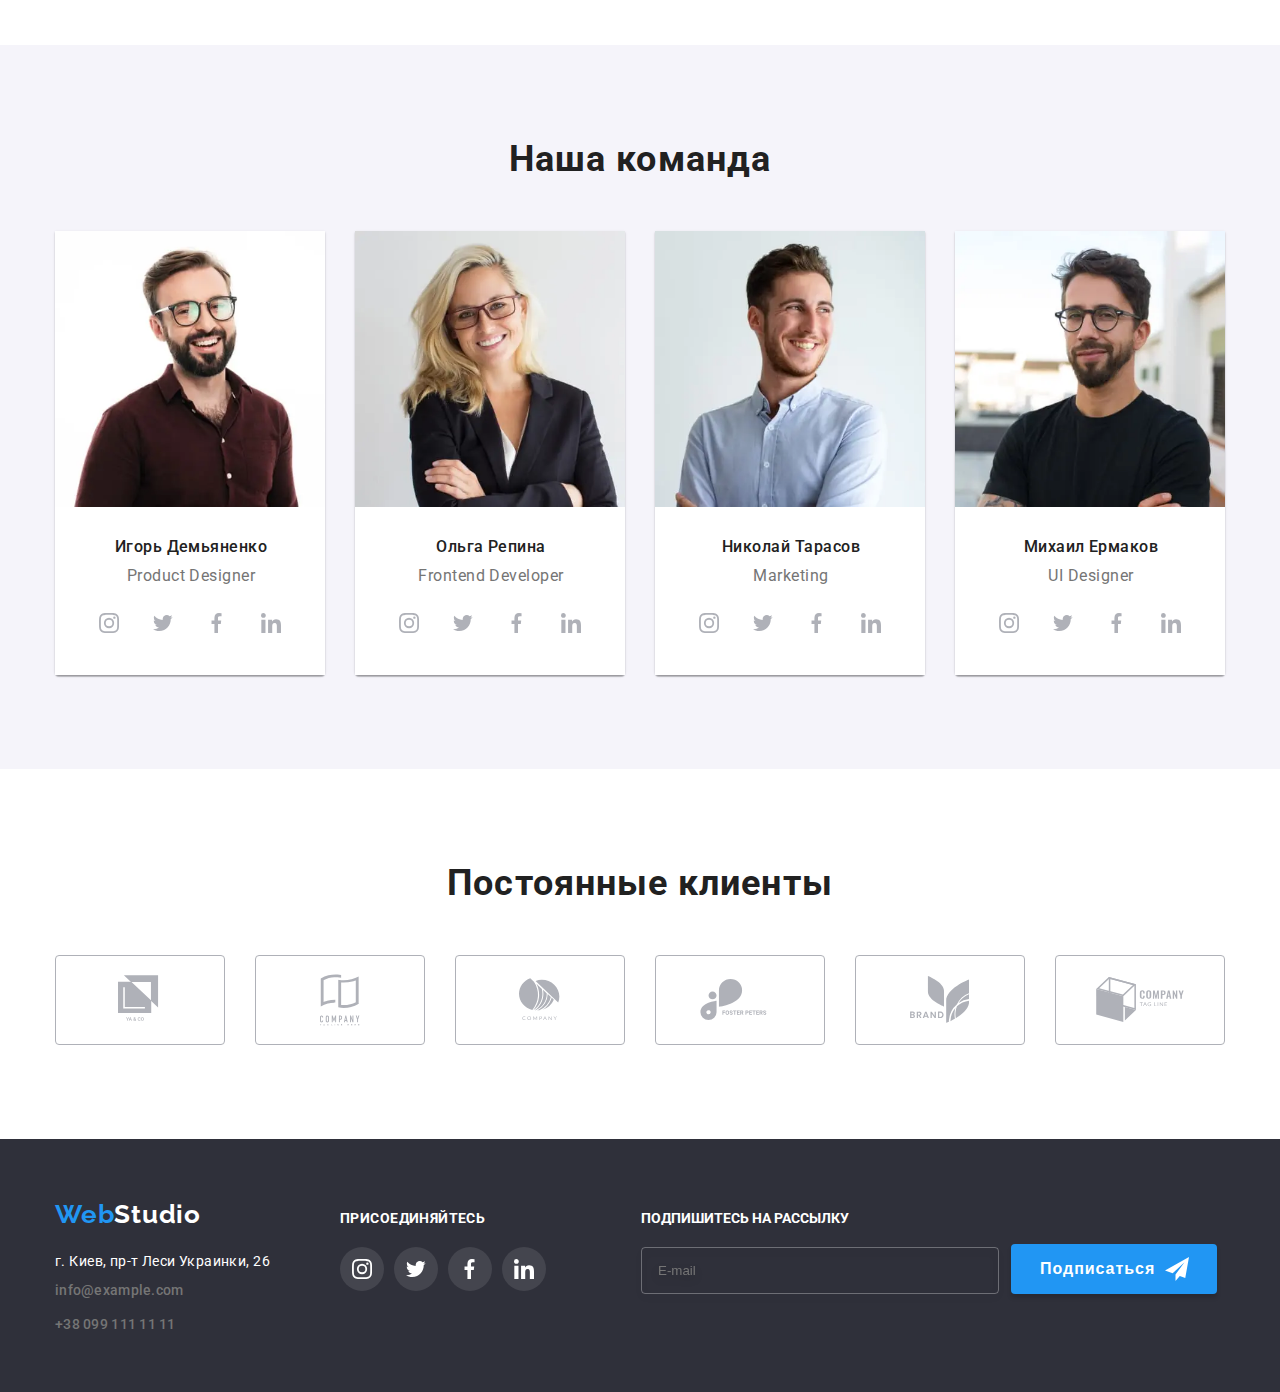
==== commit c99cc8a5: "Correction" ====
--- a/index.html
+++ b/index.html
@@ -100,7 +100,7 @@
       <ul class="examples list">
         <li class="examples__item">
           <picture>
-            <source srcset="./images/boxa.webp 1x, ./images/boxa@2x.webp 2x"> 
+            <source srcset="./images/boxa.webp 1x, ./images/boxa@2x.webp 2x" type="image/webp"> 
           <img
             srcset="./images/boxa.jpg 1x, ./images/boxa@2x.jpg 2x"
             src="images/boxa.jpg"
@@ -113,7 +113,7 @@
         </li>
         <li class="examples__item">
           <picture>
-            <source srcset="./images/boxb.webp 1x, ./images/boxb@2x.webp 2x">
+            <source srcset="./images/boxb.webp 1x, ./images/boxb@2x.webp 2x" type="image/webp">
           <img
             srcset="./images/boxb.jpg 1x, ./images/boxb@2x.jpg 2x"
             src="images/boxb.jpg"
@@ -126,7 +126,7 @@
         </li>
         <li class="examples__item">
           <picture>
-            <source srcset="./images/boxc.webp 1x, ./images/boxc@2x.webp 2x">
+            <source srcset="./images/boxc.webp 1x, ./images/boxc@2x.webp 2x" type="image/webp">
           <img
             srcset="./images/boxc.jpg 1x, ./images/boxc@2x.jpg 2x"
             src="images/boxc.jpg"
@@ -149,7 +149,7 @@
         <li class="team__card">
           
           <picture>
-            <source srcset="./images/team-card1(450).webp 1x, ./images/team-card1(450)@2x.webp 2x">
+            <source srcset="./images/team-card1(450).webp 1x, ./images/team-card1(450)@2x.webp 2x" type="image/webp">
           <img  
             srcset="./images/team-card1(450).jpg 1x, ./images/team-card1(450)@2x.jpg 2x"
             src="./images/team-card1(450).jpg"
@@ -195,7 +195,7 @@
         </li>
         <li class="team__card">
           <picture>
-            <source srcset="./images/team-card2(450).webp 1x, ./images/team-card2(450)@2x.webp 2x">
+            <source srcset="./images/team-card2(450).webp 1x, ./images/team-card2(450)@2x.webp 2x" type="image/webp">
             <img
               srcset="./images/team-card2(450).jpg 1x, ./images/team-card2(450)@2x.jpg 2x"
               src="./images/team-card2(450).jpg"
@@ -241,7 +241,7 @@
         </li>
         <li class="team__card">
           <picture>
-            <source srcset="./images/team-card3(450).webp 1x, ./images/team-card3(450)@2x.webp 2x">
+            <source srcset="./images/team-card3(450).webp 1x, ./images/team-card3(450)@2x.webp 2x" type="image/webp">
           <img
               srcset="./images/team-card3(450).jpg 1x, ./images/team-card3(450)@2x.jpg 2x"
             src="images/team-card3(450).jpg"
@@ -287,7 +287,7 @@
         </li>
         <li class="team__card">
           <picture>
-            <source srcset="./images/team-card4(450).webp 1x, ./images/team-card4(450)@2x.webp 2x">
+            <source srcset="./images/team-card4(450).webp 1x, ./images/team-card4(450)@2x.webp 2x" type="image/webp">
           <img
             srcset="./images/team-card4(450).jpg 1x, ./images/team-card4(450)@2x.jpg 2x"
             src="images/team-card4(450).jpg"
@@ -334,63 +334,51 @@
       </ul>
       </div>
     </section>
-    <section>
-      <div class="container clients">
-        <h2 class="section-title ">Постоянные клиенты</h2>
-        <ul class="list clients-list">
-          <li class="clients-list__item">
-            <div class="clients-container">
-            <a href="" class="clients-link">
-            <svg class="clients-icon" width="44px" height="49px">
-            <use href="./images/sprite.svg#icon-Yago"></use>
-            </svg> 
-            </a>
-            </div>
-          </li>
-          <li class="clients-list__item">
-            <div class="clients-container">
-            <a href="" class="clients-link">
-            <svg class="clients-icon" width="40px" height="52px">
-            <use href="./images/sprite.svg#icon-Tagline" class=""></use>
-            </svg>
-            </a>
-            </div>
-          </li>
-          <li class="clients-list__item">
-            <div class="clients-container">
-            <a href="" class="clients-link">
-            <svg class="clients-icon" width="41px" height="43px">
-            <use href="./images/sprite.svg#icon-Company"></use>
-            </svg> 
-            </a>
-            </div>
-          </li>
-          <li class="clients-list__item">
-            <div class="clients-container">
-            <a href="" class="clients-link">
-            <svg class="clients-icon" width="80px" height="42px">
-            <use href="./images/sprite.svg#icon-Foster"></use>
-            </svg> 
-            </a>
-            </div>
-          </li>
-          <li class="clients-list__item">
-            <div class="clients-container">
-            <a href="" class="clients-link">
-            <svg class="clients-icon" width="59px" height="47px">
-            <use href="./images/sprite.svg#icon-Brand"></use>
-            </svg> 
-            </a>
-            </div>
-          </li>
-          <li class="clients-list__item">
-            <div class="clients-container">
-            <a href="" class="clients-link">
-            <svg class="clients-icon" width="89px" height="45px">
-            <use href="./images/sprite.svg#icon-Comline"></use>
-            </svg> 
-            </a>
-            </div>
+    <section class="our-partners">
+      <div class="container">
+        <h2 class="section-title">Постоянные клиенты</h2>
+        <ul class="list partners-list ">
+          <li class="partners-list-card">
+            <a href="" class="partners-list-item" target="_blank" rel="noopener noreferer">
+              <svg class="partners-logo-svg" width="44.3" height="49.2">
+                <use href="./images/sprite.svg#icon-Yago"></use>
+              </svg>
+            </a>
+          </li>
+          <li class="partners-list-card">
+            <a href="" class="partners-list-item" target="_blank" rel="noopener noreferer">
+              <svg class="partners-logo-svg" width="40" height="52">
+                <use href="./images/sprite.svg#icon-Tagline"></use>
+              </svg>
+            </a>
+          </li>
+          <li class="partners-list-card">
+            <a href="" class="partners-list-item" target="_blank" rel="noopener noreferer">
+              <svg class="partners-logo-svg" width="41" height="42.6">
+                <use href="./images/sprite.svg#icon-Company"></use>
+              </svg>
+            </a>
+          </li>
+          <li class="partners-list-card">
+            <a href="" class="partners-list-item" target="_blank" rel="noopener noreferer">
+              <svg class="partners-logo-svg" width="79.66" height="42.02">
+                <use href="./images/sprite.svg#icon-Foster"></use>
+              </svg>
+            </a>
+          </li>
+          <li class="partners-list-card">
+            <a href="" class="partners-list-item" target="_blank" rel="noopener noreferer">
+              <svg class="partners-logo-svg" width="59" height="47">
+                <use href="./images/sprite.svg#icon-Brand"></use>
+              </svg>
+            </a>
+          </li>
+          <li class="partners-list-card">
+            <a href="" class="partners-list-item" target="_blank" rel="noopener noreferer">
+              <svg class="partners-logo-svg" width="88.48" height="45.44">
+                <use href="./images/sprite.svg#icon-Comline"></use>
+              </svg>
+            </a>
           </li>
         </ul>
       </div>
--- a/css/main.min.css
+++ b/css/main.min.css
@@ -1,2 +1,2 @@
-:root{--primary-text-color: #757575;--title-text-color: #212121;--accent-text-color: #2196f3;--primary-white-color: #ffffff;--bgc-button-secondary: #f5f4fa;--bgc-hero-footer: #2f303a;--bgc-team: #f5f4fa;--pc-icon-color: #afb1b8;--clients-link-color: #afb1b8}html{-webkit-box-sizing:border-box;box-sizing:border-box}*,*::before,*::after{-webkit-box-sizing:inherit;box-sizing:inherit}.list{padding:0;margin:0;list-style:none}img{display:block;max-width:100%;height:auto}.page{margin:0;background-color:var(--primary-white-color);color:var(--primary-text-color);font-family:Roboto, sans-serif}.container{padding-right:15px;padding-left:15px;margin-left:auto;margin-right:auto}@media screen and (min-width: 480px){.container{width:480px}}@media screen and (min-width: 768px){.container{width:768px}}@media screen and (min-width: 1200px){.container{width:1200px}}.section-title{margin-top:0;margin-bottom:50px;color:var(--title-text-color);font-weight:bold;font-size:36px;line-height:1.16;text-align:center;letter-spacing:0.03em}@media screen and (max-width: 1199px){.section-title{margin-bottom:30px;font-family:Roboto;font-style:normal;font-weight:bold;font-size:28px;line-height:1.17}}.logo-header{padding-top:24px;padding-bottom:25px;color:var(--title-text-color);font-family:Raleway, sans-serif;font-size:26px;line-height:1.19;letter-spacing:0.03em;text-decoration:none}@media screen and (max-width: 767px){.logo-header{padding-top:16px;padding-bottom:16px;font-family:Raleway;font-style:normal;font-weight:bold;font-size:24px;line-height:1.16;letter-spacing:0.03em}}@media screen and (min-width: 768px){.logo-header{font-family:Raleway;font-style:normal;font-weight:bold;font-size:24px;line-height:1.16;letter-spacing:0.03em}}span.web-header{color:var(--accent-text-color);font-family:Raleway, sans-serif}.logo-footer{display:inline-block;padding-top:60px;padding-bottom:20px;color:var(--primary-white-color);font-family:Raleway, sans-serif;font-weight:bold;font-size:26px;line-height:1.19;letter-spacing:0.03em;text-decoration:none}span.web-footer{color:var(--accent-text-color);font-family:Raleway, sans-serif}header{border-bottom:1px solid #ececec;position:relative}@media screen and (max-width: 767px){.header__mobile-menu{display:none;z-index:1;position:absolute;top:100%;left:0;width:100%;text-align:center;opacity:0;-webkit-transform:translateY(-200%);transform:translateY(-200%);-webkit-box-shadow:0px 4px 8px rgba(0,0,0,0.04),0px 2px 4px rgba(0,0,0,0.08),0px 1px 3px rgba(0,0,0,0.16);box-shadow:0px 4px 8px rgba(0,0,0,0.04),0px 2px 4px rgba(0,0,0,0.08),0px 1px 3px rgba(0,0,0,0.16);-webkit-transition:opacity 5000ms cubic-bezier(0.4, 0, 0.2, 1);transition:opacity 5000ms cubic-bezier(0.4, 0, 0.2, 1);background-color:#fff}}.header__mobile-menu.is-open{display:block;-webkit-transform:translateY(0);transform:translateY(0);opacity:1}@media screen and (min-width: 768px){.header__mobile-menu{display:-webkit-box;display:-ms-flexbox;display:flex;-webkit-box-align:center;-ms-flex-align:center;align-items:center}}.header__mobile-menu-button{display:block;border:none;background-color:transparent;padding:0}@media screen and (min-width: 768px){.header__mobile-menu-button{display:none}}.header__mobile-menu-button .icon-cross{display:none}.header__mobile-menu-button.is-open .icon-cross{display:block}.header__mobile-menu-button.is-open .icon-menu{display:none}.header__mobile-menu-icon{fill:var(--title-text-color)}.header__mobile-menu-button:hover .header__mobile-menu-icon,.header__mobile-menu-button:focus .header__mobile-menu-icon{fill:var(--accent-text-color)}@media screen and (min-width: 1200px){.navigation{display:-webkit-box;display:-ms-flexbox;display:flex;-webkit-box-align:center;-ms-flex-align:center;align-items:center}}@media screen and (max-width: 767px){.navigation{display:-webkit-box;display:-ms-flexbox;display:flex;-webkit-box-pack:justify;-ms-flex-pack:justify;justify-content:space-between}}@media screen and (min-width: 768px){.navigation{display:-webkit-box;display:-ms-flexbox;display:flex;-webkit-box-align:center;-ms-flex-align:center;align-items:center;-webkit-box-pack:justify;-ms-flex-pack:justify;justify-content:space-between}}@media screen and (max-width: 767px){.main-nav{padding-top:60px;padding-bottom:60px}}@media screen and (min-width: 768px) and (max-width: 1199px){.main-nav{padding-right:60px}}@media screen and (min-width: 1200px){.main-nav{display:-webkit-box;display:-ms-flexbox;display:flex;padding-right:305px}}@media screen and (max-width: 767px){.site-nav .item:not(:last-child){margin-bottom:40px}}@media screen and (min-width: 768px){.site-nav{display:-webkit-box;display:-ms-flexbox;display:flex}.site-nav .item:not(:last-child){margin-right:50px}}.site-nav .link{color:var(--title-text-color);font-weight:500;font-size:14px;line-height:1.14;letter-spacing:0.02em;text-decoration:none}.site-nav .link:hover,.site-nav .link:focus{color:var(--accent-text-color);-webkit-transition:color 250ms cubic-bezier(0.4, 0, 0.2, 1);transition:color 250ms cubic-bezier(0.4, 0, 0.2, 1)}.site-nav .link.current{color:var(--accent-text-color)}.active-page{position:relative;padding-bottom:32px}@media screen and (max-width: 767px){.active-page{padding-bottom:8px}}.active-page::after{position:absolute;display:block;left:0;bottom:0;content:"";width:100%;height:4px;border-radius:2px;background-color:var(--accent-text-color)}@media screen and (max-width: 767px){.site-contacts{text-align:center;padding-bottom:60px}.site-contacts .item:not(:last-child){margin-bottom:16px}}@media screen and (min-width: 1200px){.site-contacts{display:-webkit-box;display:-ms-flexbox;display:flex;-webkit-box-align:center;-ms-flex-align:center;align-items:center;margin-left:auto}.site-contacts .item+.item{margin-left:30px}}.site-contacts .link{color:var(--primary-text-color);font-weight:500;font-style:normal;font-size:14px;line-height:1.14;letter-spacing:0.02em;text-decoration:none}@media screen and (min-width: 768px){.envelope-item{margin-bottom:10px}}@media screen and (min-width: 1200px){.envelope-item{margin-bottom:0}}.envelope-link{display:-webkit-box;display:-ms-flexbox;display:flex;-webkit-box-align:center;-ms-flex-align:center;align-items:center}@media screen and (max-width: 767px){.envelope-link{-webkit-box-pack:center;-ms-flex-pack:center;justify-content:center}}.envelope-link:hover,.envelope-link:focus{color:var(--accent-text-color);-webkit-transition:color 250ms cubic-bezier(0.4, 0, 0.2, 1);transition:color 250ms cubic-bezier(0.4, 0, 0.2, 1)}.envelope-link:hover .envelope-icon,.envelope-link:focus .envelope-icon{fill:var(--accent-text-color);-webkit-transition:fill 250ms cubic-bezier(0.4, 0, 0.2, 1);transition:fill 250ms cubic-bezier(0.4, 0, 0.2, 1)}.envelope-icon{margin-right:10px;fill:var(--primary-text-color)}.smartphone-link{display:-webkit-box;display:-ms-flexbox;display:flex;-webkit-box-align:center;-ms-flex-align:center;align-items:center}@media screen and (max-width: 767px){.smartphone-link{-webkit-box-pack:center;-ms-flex-pack:center;justify-content:center}}.smartphone-link:hover,.smartphone-link:focus{color:var(--accent-text-color);-webkit-transition:color 250ms cubic-bezier(0.4, 0, 0.2, 1);transition:color 250ms cubic-bezier(0.4, 0, 0.2, 1)}.smartphone-link:hover .smartphone-icon,.smartphone-link:focus .smartphone-icon{fill:var(--accent-text-color);-webkit-transition:fill 250ms cubic-bezier(0.4, 0, 0.2, 1);transition:fill 250ms cubic-bezier(0.4, 0, 0.2, 1)}.smartphone-icon{margin-right:10px;fill:var(--primary-text-color)}.hero{background-color:var(--bgc-hero-footer);text-align:center;padding:0;margin-top:0;margin-bottom:60px}@media screen and (min-width: 1200px){.hero{margin-bottom:94px}}.hero{margin-left:auto;margin-right:auto;background-image:-webkit-gradient(linear, left top, right top, from(rgba(47,48,58,0.4)), to(rgba(47,48,58,0.4))),url(/images/Hero-mobile.jpg);background-image:linear-gradient(to right, rgba(47,48,58,0.4), rgba(47,48,58,0.4)),url(/images/Hero-mobile.jpg);background-repeat:no-repeat;background-position:center;background-size:cover}@media (-webkit-min-device-pixel-ratio: 2), (min-resolution: 2dppx){.hero{background-image:-webkit-gradient(linear, left top, right top, from(rgba(47,48,58,0.4)), to(rgba(47,48,58,0.4))),url(/images/Hero-mobile@2x.jpg);background-image:linear-gradient(to right, rgba(47,48,58,0.4), rgba(47,48,58,0.4)),url(/images/Hero-mobile@2x.jpg)}}@media screen and (min-width: 481px){.hero{background-image:-webkit-gradient(linear, left top, right top, from(rgba(47,48,58,0.4)), to(rgba(47,48,58,0.4))),url(/images/Hero-tablet.jpg);background-image:linear-gradient(to right, rgba(47,48,58,0.4), rgba(47,48,58,0.4)),url(/images/Hero-tablet.jpg);background-size:cover}}@media screen and (min-width: 481px) and (-webkit-min-device-pixel-ratio: 2), screen and (min-width: 481px) and (min-resolution: 2dppx){.hero{background-image:-webkit-gradient(linear, left top, right top, from(rgba(47,48,58,0.4)), to(rgba(47,48,58,0.4))),url(/images/Hero-tablet@2x.jpg);background-image:linear-gradient(to right, rgba(47,48,58,0.4), rgba(47,48,58,0.4)),url(/images/Hero-tablet@2x.jpg);background-size:cover}}@media screen and (min-width: 1200px){.hero{background-image:-webkit-gradient(linear, left top, right top, from(rgba(47,48,58,0.4)), to(rgba(47,48,58,0.4))),url(/images/Hero-desktop.jpg);background-image:linear-gradient(to right, rgba(47,48,58,0.4), rgba(47,48,58,0.4)),url(/images/Hero-desktop.jpg);background-size:cover}}@media screen and (min-width: 1200px) and (-webkit-min-device-pixel-ratio: 2), screen and (min-width: 1200px) and (min-resolution: 2dppx){.hero{background-image:-webkit-gradient(linear, left top, right top, from(rgba(47,48,58,0.4)), to(rgba(47,48,58,0.4))),url(/images/Hero-desktop@2x.jpg);background-image:linear-gradient(to right, rgba(47,48,58,0.4), rgba(47,48,58,0.4)),url(/images/Hero-desktop@2x.jpg);background-size:cover}}.hero-title{margin:0;padding-top:118px;padding-bottom:30px;font-family:Roboto;font-style:normal;font-weight:900;font-size:26px;line-height:1.61;text-align:center;letter-spacing:0.06em;text-transform:uppercase;color:var(--primary-white-color)}@media screen and (min-width: 1200px){.hero-title{margin-bottom:30px;padding-top:200px;color:var(--primary-white-color);font-weight:900;font-size:44px;line-height:1.36;letter-spacing:0.06em;text-transform:uppercase}}.hero-button{padding-bottom:118px}@media screen and (min-width: 1200px){.hero-button{padding-bottom:200px}}@media screen and (min-width: 768px){.advantages{display:-webkit-box;display:-ms-flexbox;display:flex;-ms-flex-wrap:wrap;flex-wrap:wrap}}@media screen and (min-width: 1200px){.advantages{margin-bottom:94px}}.advantages .title{margin-top:0;margin-bottom:10px;color:var(--title-text-color);font-weight:bold;font-size:14px;line-height:16px;letter-spacing:0.03em;text-transform:uppercase}@media screen and (max-width: 767px){.advantages .title{text-align:center}}.advantages .text{font-weight:normal;font-size:14px;line-height:1.71;letter-spacing:0.03em}.advantages__item::before{margin-bottom:30px;display:block;content:"";height:120px;background-repeat:no-repeat;background-position:center;background-color:var(--bgc-button-secondary)}@media screen and (max-width: 767px){.advantages__item:not(:first-child){margin-top:30px}}@media screen and (min-width: 768px) and (max-width: 1199px){.advantages__item{width:calc((100% - 30px) / 2)}.advantages__item:nth-child(odd){margin-right:30px}.advantages__item:not(:nth-child(-n+2)){margin-top:30px}}@media screen and (min-width: 1200px){.advantages__item{width:calc((100% - 90px) / 4)}.advantages__item:not(:last-child){margin-right:30px}}.icon-antenna::before{background-image:url(../images/antenna.png)}.icon-clock::before{background-image:url(../images/clock.png)}.icon-diagram::before{background-image:url(../images/diagram.png)}.icon-astronaut::before{background-image:url(../images/astronaut.png)}@media screen and (min-width: 1200px){.examples{display:-webkit-box;display:-ms-flexbox;display:flex;-webkit-box-pack:justify;-ms-flex-pack:justify;justify-content:space-between;-webkit-box-align:stretch;-ms-flex-align:stretch;align-items:stretch;margin-top:0;margin-bottom:94px}}@media screen and (max-width: 1199px){.examples-container{display:none}}.examples__item{position:relative;margin-left:30px}.examples__item:first-child{margin-left:0}.examples__text{position:absolute;bottom:0;right:0}.examples__text{display:-webkit-box;display:-ms-flexbox;display:flex;-webkit-box-pack:center;-ms-flex-pack:center;justify-content:center;-webkit-box-align:center;-ms-flex-align:center;align-items:center;width:370px;height:70px;background-color:rgba(47,48,58,0.8);margin:0;padding:0;font-family:Roboto;font-style:normal;font-weight:bold;font-size:14px;line-height:1.14;text-align:center;letter-spacing:0.03em;text-transform:uppercase;color:var(--primary-white-color)}.team{background-color:var(--bgc-team)}@media screen and (max-width: 1199px){.team{margin-top:60px}}@media screen and (max-width: 1199px){.team__list{padding-bottom:60px}}@media screen and (max-width: 767px){.team__list{display:block}}@media screen and (min-width: 1200px){.team__list{display:-webkit-box;display:-ms-flexbox;display:flex;-ms-flex-pack:distribute;justify-content:space-around}}@media screen and (min-width: 768px){.team__list{display:-webkit-box;display:-ms-flexbox;display:flex;-ms-flex-wrap:wrap;flex-wrap:wrap}}@media screen and (max-width: 1199px){.section-team{padding-top:60px}}@media screen and (min-width: 1200px){.section-team{padding-top:94px;padding-bottom:94px}}.team__title{margin-top:0;margin-bottom:0;padding-top:30px;padding-bottom:10px;color:var(--title-text-color);font-weight:500;font-size:16px;line-height:1.19;letter-spacing:0.03em}.team__text{margin-top:0;margin-bottom:0;padding-top:0;padding-bottom:16px;font-weight:normal;font-size:16px;line-height:1.19;letter-spacing:0.03em}.team__card{border-radius:0px 0px 4px 4px;-webkit-box-shadow:0px 1px 3px rgba(0,0,0,0.12),0px 1px 1px rgba(0,0,0,0.14),0px 2px 1px rgba(0,0,0,0.2);box-shadow:0px 1px 3px rgba(0,0,0,0.12),0px 1px 1px rgba(0,0,0,0.14),0px 2px 1px rgba(0,0,0,0.2)}@media screen and (max-width: 767px){.team__card:not(:first-child){margin-top:30px}}@media screen and (min-width: 768px) and (max-width: 1199px){.team__card{width:calc((100% - 30px) / 2)}.team__card:nth-child(odd){margin-right:30px}.team__card:not(:nth-child(-n+2)){margin-top:30px}}@media screen and (min-width: 1200px){.team__card{width:calc((100% - 90px) / 4)}.team__card:not(:last-child){margin-right:30px}}.team__content{padding-top:0;padding-right:57px;padding-left:59px;background-color:var(--primary-white-color);text-align:center}.icon-list{display:-webkit-box;display:-ms-flexbox;display:flex;-webkit-box-align:center;-ms-flex-align:center;align-items:center;-webkit-box-pack:center;-ms-flex-pack:center;justify-content:center;padding:0;margin:0;background-color:var(--primary-white-color)}.icon-list{padding-bottom:30px}.icon-list__item{margin-right:10px;border-radius:50%}.icon-list__item:first-child{margin-left:32px}.icon-list__item:last-child{margin-right:32px}.icon-link__item{display:block;display:-webkit-box;display:-ms-flexbox;display:flex;-webkit-box-pack:center;-ms-flex-pack:center;justify-content:center;-webkit-box-align:center;-ms-flex-align:center;align-items:center;border-radius:50%;width:44px;height:44px;background-color:var(--primary-white-color)}.icon-link{fill:var(--pc-icon-color)}.icon-link__item:hover,.icon-link__item:focus{background-color:var(--accent-text-color);-webkit-transition:background-color 250ms cubic-bezier(0.4, 0, 0.2, 1);transition:background-color 250ms cubic-bezier(0.4, 0, 0.2, 1)}.icon-link__item:hover .icon-link,.icon-link__item:focus .icon-link{fill:var(--primary-white-color);-webkit-transition:fill 250ms cubic-bezier(0.4, 0, 0.2, 1);transition:fill 250ms cubic-bezier(0.4, 0, 0.2, 1)}.button-primary{color:var(--primary-white-color);background-color:var(--accent-text-color);border-color:transparent;font-family:inherit;cursor:pointer;font-weight:bold;font-size:16px;line-height:1.88;letter-spacing:0.06em;display:inline-block;border-radius:4px;padding:10px 30px;min-width:200px;text-align:center}.button-secondary{color:var(--title-text-color);background-color:var(--bgc-button-secondary);padding:6px 22px;border-radius:4px;border-color:transparent;font-family:inherit;font-weight:500;font-size:16px;line-height:1.63;text-align:center;letter-spacing:0.03em;cursor:pointer}.button-secondary:hover,.button-secondary:focus{color:var(--primary-white-color);background-color:var(--accent-text-color);-webkit-transition:background-color 250ms cubic-bezier(0.4, 0, 0.2, 1),color 250ms cubic-bezier(0.4, 0, 0.2, 1);transition:background-color 250ms cubic-bezier(0.4, 0, 0.2, 1),color 250ms cubic-bezier(0.4, 0, 0.2, 1)}.clients-list{display:-webkit-box;display:-ms-flexbox;display:flex}@media screen and (max-width: 1199px){.clients-list{-ms-flex-wrap:wrap;flex-wrap:wrap}}@media screen and (min-width: 1200px){.clients{padding-top:94px;padding-bottom:94px}}@media screen and (max-width: 1199px){.clients{margin-top:60px;margin-bottom:60px}}.clients-list__item{display:-webkit-box;display:-ms-flexbox;display:flex}@media screen and (max-width: 767px){.clients-list__item{width:calc((100% - 30px) / 2)}.clients-list__item:nth-child(2n){margin-left:30px}.clients-list__item:not(:nth-child(-n+2)){margin-top:30px}}@media screen and (min-width: 768px) and (max-width: 1199px){.clients-list__item{width:calc((100% - 60px) / 3)}.clients-list__item:not(:nth-child(3n)){margin-right:30px}.clients-list__item:not(:nth-child(-n+3)){margin-top:30px}}@media screen and (min-width: 1200px){.clients-list__item{width:calc((100% - 120px) / 6)}.clients-list__item:not(:last-child){margin-right:30px}}.clients-link{display:block;display:-webkit-box;display:-ms-flexbox;display:flex;width:210px;height:90px;border:1px solid #afb1b8;border-radius:4px;-webkit-box-align:center;-ms-flex-align:center;align-items:center;-webkit-box-pack:center;-ms-flex-pack:center;justify-content:center;fill:var(--clients-link-color)}@media screen and (min-width: 768px){.clients-link{width:226px}}@media screen and (min-width: 1200px){.clients-link{width:170px}}.clients-link:hover,.clients-link:focus{border-color:var(--accent-text-color);-webkit-transition:border-color 250ms cubic-bezier(0.4, 0, 0.2, 1);transition:border-color 250ms cubic-bezier(0.4, 0, 0.2, 1)}.clients-link:hover .clients-icon,.clients-link:focus .clients-icon{fill:var(--accent-text-color);-webkit-transition:fill 250ms cubic-bezier(0.4, 0, 0.2, 1);transition:fill 250ms cubic-bezier(0.4, 0, 0.2, 1)}.footer{background-color:var(--bgc-hero-footer)}@media screen and (max-width: 768px){.footer-info{text-align:center}}@media screen and (min-width: 768px){.footer-info{display:-webkit-box;display:-ms-flexbox;display:flex;-ms-flex-wrap:wrap;flex-wrap:wrap;-webkit-box-align:center;-ms-flex-align:center;align-items:center}}@media screen and (min-width: 1200px){.footer-info{display:-webkit-box;display:-ms-flexbox;display:flex;-ms-flex-wrap:nowrap;flex-wrap:nowrap;-webkit-box-align:baseline;-ms-flex-align:baseline;align-items:baseline}}@media screen and (min-width: 768px) and (max-width: 1199px){.adress-footer{text-align:center;margin-left:76px;margin-right:165px}}.address{padding-bottom:9px;color:var(--primary-white-color);font-family:Roboto;font-style:normal;font-weight:normal;font-size:14px;line-height:1.71;letter-spacing:0.03em}.mail{padding-bottom:9px}.mail:hover,.mail:focus{color:var(--accent-text-color);-webkit-transition:color 250ms cubic-bezier(0.4, 0, 0.2, 1);transition:color 250ms cubic-bezier(0.4, 0, 0.2, 1)}.phone-number{padding-bottom:60px}.phone-number:hover,.phone-number:focus{color:var(--accent-text-color);-webkit-transition:color 250ms cubic-bezier(0.4, 0, 0.2, 1);transition:color 250ms cubic-bezier(0.4, 0, 0.2, 1)}@media screen and (max-width: 767px){.join{margin-bottom:60px}}@media screen and (min-width: 1200px){.join{margin-left:70px;padding-top:14px}}.join-title{margin:0;padding:0;color:var(--primary-white-color)}@media screen and (max-width: 767px){.join-title{margin-right:auto;margin-left:auto}}.join-title{font-family:Roboto;font-style:normal;font-weight:bold;font-size:14px;line-height:1.14;letter-spacing:0.03em;text-transform:uppercase}.join-list{display:-webkit-box;display:-ms-flexbox;display:flex;margin-top:20px;background-color:var(--bgc-hero-footer)}@media screen and (max-width: 767px){.join-list{-webkit-box-pack:center;-ms-flex-pack:center;justify-content:center}}.join-list__item{margin-right:10px}.join-list__item:last-child{margin-right:0}.join-link{display:block;padding:12px;width:44px;height:44px;border-radius:50%;background-color:rgba(255,255,255,0.1)}.join-link{fill:var(--primary-white-color)}.join-link:hover,.join-link:focus{background-color:var(--accent-text-color);-webkit-transition:background-color 250ms cubic-bezier(0.4, 0, 0.2, 1);transition:background-color 250ms cubic-bezier(0.4, 0, 0.2, 1)}@media screen and (max-width: 767px){.form-container{padding-bottom:60px}}@media screen and (min-width: 768px){.form-container{margin-top:60px;margin-bottom:60px;margin-left:166px}}@media screen and (min-width: 1200px){.form-container{margin-left:95px}}@media screen and (min-width: 1200px){.footer-form{display:-webkit-box;display:-ms-flexbox;display:flex;-webkit-box-align:end;-ms-flex-align:end;align-items:flex-end}}@media screen and (min-width: 1200px){.footer-form__subs{display:-webkit-box;display:-ms-flexbox;display:flex;-webkit-box-orient:vertical;-webkit-box-direction:normal;-ms-flex-direction:column;flex-direction:column}}.footer-form__title{display:block;font-family:Roboto;font-style:normal;font-weight:bold;font-size:14px;line-height:1.14;text-transform:uppercase;color:var(--primary-white-color)}@media screen and (min-width: 768px) and (max-width: 1199px){.footer-form__title{text-align:center}}.footer-form__mail{margin-top:20px;padding-top:15px;padding-right:16px;padding-bottom:15px;padding-left:16px;color:var(--primary-white-color);width:358px;border:1px solid rgba(255,255,255,0.3);-webkit-filter:drop-shadow(0px 4px 4px rgba(0,0,0,0.15));filter:drop-shadow(0px 4px 4px rgba(0,0,0,0.15));border-radius:4px;background-color:transparent}@media screen and (max-width: 767px){.footer-form__mail{width:100%;margin-bottom:20px}}.footer-form__button{padding-top:10px;padding-right:28px;padding-bottom:10px;padding-left:29px;display:-webkit-box;display:-ms-flexbox;display:flex;-webkit-box-align:center;-ms-flex-align:center;align-items:center;font-weight:700;font-size:16px;line-height:1.875;letter-spacing:0.06em;color:#ffffff;background-color:var(--accent-text-color);cursor:pointer;border:0;-webkit-box-shadow:0px 4px 4px rgba(0,0,0,0.15);box-shadow:0px 4px 4px rgba(0,0,0,0.15);border-radius:4px}@media screen and (min-width: 768px){.footer-form__button{margin-top:20px;margin-left:auto;margin-right:auto}}@media screen and (max-width: 767px){.footer-form__button{margin-left:auto;margin-right:auto}}@media screen and (min-width: 1200px){.footer-form__button{margin-left:12px}}.form-button__icon{fill:var(--primary-white-color);margin-left:10px}.backdrop{position:fixed;top:0;left:0;width:100%;height:100%;background-color:rgba(0,0,0,0.2);opacity:1;-webkit-transition:opacity 250ms cubic-bezier(0.4, 0, 0.2, 1);transition:opacity 250ms cubic-bezier(0.4, 0, 0.2, 1)}@media screen and (max-width: 767px){.backdrop{padding-top:93px;padding-left:15px;padding-right:15px;opacity:1;-webkit-transition:opacity 250ms cubic-bezier(0.4, 0, 0.2, 1);transition:opacity 250ms cubic-bezier(0.4, 0, 0.2, 1);overflow-y:scroll}}.backdrop.is-hidden{opacity:0;pointer-events:none}@media screen and (max-width: 767px){.modal{position:fixed;width:450px;height:609px;background-color:var(--primary-white-color)}}@media screen and (min-width: 768px){.modal{position:absolute;top:50%;left:50%;-webkit-transform:translate(-50%, -50%) scale(1);transform:translate(-50%, -50%) scale(1);-webkit-transition:-webkit-transform 250ms cubic-bezier(0.4, 0, 0.2, 1);transition:-webkit-transform 250ms cubic-bezier(0.4, 0, 0.2, 1);transition:transform 250ms cubic-bezier(0.4, 0, 0.2, 1);transition:transform 250ms cubic-bezier(0.4, 0, 0.2, 1), -webkit-transform 250ms cubic-bezier(0.4, 0, 0.2, 1);width:528px;height:581px;border-radius:4px;-webkit-box-shadow:0px 1px 3px rgba(0,0,0,0.12),0px 1px 1px rgba(0,0,0,0.14),0px 2px 1px rgba(0,0,0,0.2);box-shadow:0px 1px 3px rgba(0,0,0,0.12),0px 1px 1px rgba(0,0,0,0.14),0px 2px 1px rgba(0,0,0,0.2);background-color:var(--primary-white-color)}}.button-close{display:-webkit-inline-box;display:-ms-inline-flexbox;display:inline-flex;-webkit-box-align:center;-ms-flex-align:center;align-items:center;-webkit-box-pack:center;-ms-flex-pack:center;justify-content:center;position:absolute;top:8px;right:8px;width:30px;height:30px;padding:0;background-color:var(--primary-white-color);border:1px solid rgba(0,0,0,0.1);border-radius:50%;cursor:pointer}.button-close:hover .button-icon{fill:var(--accent-text-color)}.button-icon{-webkit-transition:fill 250ms cubic-bezier(0.4, 0, 0.2, 1);transition:fill 250ms cubic-bezier(0.4, 0, 0.2, 1)}.modal-content{display:-webkit-box;display:-ms-flexbox;display:flex;-webkit-box-orient:vertical;-webkit-box-direction:normal;-ms-flex-direction:column;flex-direction:column;margin-right:40px;margin-left:40px;margin-bottom:40px}.title-modal{margin-top:40px;margin-bottom:12px;font-family:Roboto;font-style:normal;font-weight:bold;font-size:20px;line-height:1.15;text-align:center;letter-spacing:0.03em;color:var(--title-text-color)}.modal-content-label{position:relative;display:block;font-family:Roboto;font-style:normal;font-weight:normal;font-size:12px;line-height:14px;letter-spacing:0.01em;color:var(--primary-text-color)}.modal-content-label:nth-child(n+3){margin-top:10px}.modal-content-input{display:block;cursor:pointer;margin-top:4px;padding-top:12px;padding-right:16px;padding-bottom:12px;padding-left:42px;border:1px solid rgba(33,33,33,0.2);border-radius:4px;width:100%;resize:none;-webkit-transition:border 250ms cubic-bezier(0.4, 0, 0.2, 1);transition:border 250ms cubic-bezier(0.4, 0, 0.2, 1)}.modal-content-input:focus,.modal-content-input:hover{border:1px solid var(--accent-text-color)}.modal-content-input:focus ~ .modal-content-icon,.modal-content-input:hover ~ .modal-content-icon{fill:var(--accent-text-color)}.modal-content-input.coments{padding-left:16px;height:120px}.modal-content-input.coments::-webkit-input-placeholder{color:rgba(117,117,117,0.5)}.modal-content-input.coments:-ms-input-placeholder{color:rgba(117,117,117,0.5)}.modal-content-input.coments::-ms-input-placeholder{color:rgba(117,117,117,0.5)}.modal-content-input.coments::placeholder{color:rgba(117,117,117,0.5)}.modal-content-icon{position:absolute;top:50%;left:12px;-webkit-transition:fill 250ms cubic-bezier(0.4, 0, 0.2, 1);transition:fill 250ms cubic-bezier(0.4, 0, 0.2, 1)}.checkbox{position:absolute;width:1px;height:1px;margin:-1px;padding:0;border:0;clip:rect(0 0 0 0)}.checkbox:checked+.icon-check{border-color:transparent;background-color:var(--accent-text-color);background-image:url(../images/check.svg);background-repeat:no-repeat;background-size:contain;background-origin:border-box;background-position:center}.lable-check{display:block;display:-webkit-box;display:-ms-flexbox;display:flex;-webkit-box-align:center;-ms-flex-align:center;align-items:center;margin-top:20px;padding-left:10px;margin-right:10px;font-family:Roboto;font-style:normal;font-weight:normal;font-size:14px;line-height:1.714;letter-spacing:0.03em;cursor:pointer}@media screen and (max-width: 767px){.lable-check{font-family:Roboto;font-style:normal;font-weight:normal;font-size:11px;line-height:1.16;letter-spacing:0.03em}}.icon-check{display:inline-block;width:15px;height:15px;border-radius:2px;margin-right:7px;border:2px solid black}.license-accept{margin-left:7px;color:var(--accent-text-color)}.modal-content-button{margin-top:30px;margin-right:auto;margin-left:auto;padding:10px 55px 10px 56px;font-weight:700;font-size:16px;line-height:1.875;letter-spacing:0.06em;color:var(--primary-white-color);background-color:var(--accent-text-color);-webkit-box-shadow:0px 4px 4px rgba(0,0,0,0.15);box-shadow:0px 4px 4px rgba(0,0,0,0.15);border-radius:4px;border:0;cursor:pointer;-webkit-transition:background-color 250ms cubic-bezier(0.4, 0, 0.2, 1);transition:background-color 250ms cubic-bezier(0.4, 0, 0.2, 1)}.modal-content-button:hover,.modal-content-button:focus{background:var(--accent-text-color);-webkit-box-shadow:0px 4px 4px rgba(0,0,0,0.15);box-shadow:0px 4px 4px rgba(0,0,0,0.15);border-radius:4px}
+:root{--primary-text-color: #757575;--title-text-color: #212121;--accent-text-color: #2196f3;--primary-white-color: #ffffff;--bgc-button-secondary: #f5f4fa;--bgc-hero-footer: #2f303a;--bgc-team: #f5f4fa;--pc-icon-color: #afb1b8;--clients-link-color: #afb1b8}html{-webkit-box-sizing:border-box;box-sizing:border-box}*,*::before,*::after{-webkit-box-sizing:inherit;box-sizing:inherit}.list{padding:0;margin:0;list-style:none}img{display:block;max-width:100%;height:auto}.page{margin:0;background-color:var(--primary-white-color);color:var(--primary-text-color);font-family:Roboto, sans-serif}.container{padding-right:15px;padding-left:15px;margin-left:auto;margin-right:auto}@media screen and (min-width: 320px){.container{width:320px}}@media screen and (min-width: 768px){.container{width:768px}}@media screen and (min-width: 1200px){.container{width:1200px}}.section-title{margin-top:0;margin-bottom:50px;color:var(--title-text-color);font-weight:bold;font-size:36px;line-height:1.16;text-align:center;letter-spacing:0.03em}@media screen and (max-width: 1199px){.section-title{margin-bottom:30px;font-family:Roboto;font-style:normal;font-weight:bold;font-size:28px;line-height:1.17}}.logo-header{padding-top:24px;padding-bottom:25px;color:var(--title-text-color);font-family:Raleway, sans-serif;font-size:26px;line-height:1.19;letter-spacing:0.03em;text-decoration:none}@media screen and (max-width: 767px){.logo-header{padding-top:16px;padding-bottom:16px;font-family:Raleway;font-style:normal;font-weight:bold;font-size:24px;line-height:1.16;letter-spacing:0.03em}}@media screen and (min-width: 768px){.logo-header{font-family:Raleway;font-style:normal;font-weight:bold;font-size:24px;line-height:1.16;letter-spacing:0.03em}}span.web-header{color:var(--accent-text-color);font-family:Raleway, sans-serif}.logo-footer{display:inline-block;padding-top:60px;padding-bottom:20px;color:var(--primary-white-color);font-family:Raleway, sans-serif;font-weight:bold;font-size:26px;line-height:1.19;letter-spacing:0.03em;text-decoration:none}span.web-footer{color:var(--accent-text-color);font-family:Raleway, sans-serif}header{border-bottom:1px solid #ececec;position:relative}@media screen and (max-width: 767px){.header__mobile-menu{display:none;z-index:1;position:absolute;top:100%;left:0;width:100%;text-align:center;opacity:0;-webkit-transform:translateY(-200%);transform:translateY(-200%);-webkit-box-shadow:0px 4px 8px rgba(0,0,0,0.04),0px 2px 4px rgba(0,0,0,0.08),0px 1px 3px rgba(0,0,0,0.16);box-shadow:0px 4px 8px rgba(0,0,0,0.04),0px 2px 4px rgba(0,0,0,0.08),0px 1px 3px rgba(0,0,0,0.16);-webkit-transition:opacity 5000ms cubic-bezier(0.4, 0, 0.2, 1);transition:opacity 5000ms cubic-bezier(0.4, 0, 0.2, 1);background-color:#fff}}.header__mobile-menu.is-open{display:block;-webkit-transform:translateY(0);transform:translateY(0);opacity:1}@media screen and (min-width: 768px){.header__mobile-menu{display:-webkit-box;display:-ms-flexbox;display:flex;-webkit-box-align:center;-ms-flex-align:center;align-items:center}}.header__mobile-menu-button{display:block;border:none;background-color:transparent;padding:0}@media screen and (min-width: 768px){.header__mobile-menu-button{display:none}}.header__mobile-menu-button .icon-cross{display:none}.header__mobile-menu-button.is-open .icon-cross{display:block}.header__mobile-menu-button.is-open .icon-menu{display:none}.header__mobile-menu-icon{fill:var(--title-text-color)}.header__mobile-menu-button:hover .header__mobile-menu-icon,.header__mobile-menu-button:focus .header__mobile-menu-icon{fill:var(--accent-text-color)}@media screen and (min-width: 1200px){.navigation{display:-webkit-box;display:-ms-flexbox;display:flex;-webkit-box-align:center;-ms-flex-align:center;align-items:center}}@media screen and (max-width: 767px){.navigation{display:-webkit-box;display:-ms-flexbox;display:flex;-webkit-box-pack:justify;-ms-flex-pack:justify;justify-content:space-between}}@media screen and (min-width: 768px){.navigation{display:-webkit-box;display:-ms-flexbox;display:flex;-webkit-box-align:center;-ms-flex-align:center;align-items:center;-webkit-box-pack:justify;-ms-flex-pack:justify;justify-content:space-between}}@media screen and (max-width: 767px){.main-nav{padding-top:60px;padding-bottom:60px}}@media screen and (min-width: 768px) and (max-width: 1199px){.main-nav{padding-right:60px}}@media screen and (min-width: 1200px){.main-nav{display:-webkit-box;display:-ms-flexbox;display:flex;padding-right:305px}}@media screen and (max-width: 767px){.site-nav .item:not(:last-child){margin-bottom:40px}}@media screen and (min-width: 768px){.site-nav{display:-webkit-box;display:-ms-flexbox;display:flex}.site-nav .item:not(:last-child){margin-right:50px}}.site-nav .link{color:var(--title-text-color);font-weight:500;font-size:14px;line-height:1.14;letter-spacing:0.02em;text-decoration:none}.site-nav .link:hover,.site-nav .link:focus{color:var(--accent-text-color);-webkit-transition:color 250ms cubic-bezier(0.4, 0, 0.2, 1);transition:color 250ms cubic-bezier(0.4, 0, 0.2, 1)}.site-nav .link.current{color:var(--accent-text-color)}.active-page{position:relative;padding-bottom:32px}@media screen and (max-width: 767px){.active-page{padding-bottom:8px}}.active-page::after{position:absolute;display:block;left:0;bottom:0;content:"";width:100%;height:4px;border-radius:2px;background-color:var(--accent-text-color)}@media screen and (max-width: 767px){.site-contacts{text-align:center;padding-bottom:60px}.site-contacts .item:not(:last-child){margin-bottom:16px}}@media screen and (min-width: 1200px){.site-contacts{display:-webkit-box;display:-ms-flexbox;display:flex;-webkit-box-align:center;-ms-flex-align:center;align-items:center;margin-left:auto}.site-contacts .item+.item{margin-left:30px}}.site-contacts .link{color:var(--primary-text-color);font-weight:500;font-style:normal;font-size:14px;line-height:1.14;letter-spacing:0.02em;text-decoration:none}@media screen and (min-width: 768px){.envelope-item{margin-bottom:10px}}@media screen and (min-width: 1200px){.envelope-item{margin-bottom:0}}.envelope-link{display:-webkit-box;display:-ms-flexbox;display:flex;-webkit-box-align:center;-ms-flex-align:center;align-items:center}@media screen and (max-width: 767px){.envelope-link{-webkit-box-pack:center;-ms-flex-pack:center;justify-content:center}}.envelope-link:hover,.envelope-link:focus{color:var(--accent-text-color);-webkit-transition:color 250ms cubic-bezier(0.4, 0, 0.2, 1);transition:color 250ms cubic-bezier(0.4, 0, 0.2, 1)}.envelope-link:hover .envelope-icon,.envelope-link:focus .envelope-icon{fill:var(--accent-text-color);-webkit-transition:fill 250ms cubic-bezier(0.4, 0, 0.2, 1);transition:fill 250ms cubic-bezier(0.4, 0, 0.2, 1)}.envelope-icon{margin-right:10px;fill:var(--primary-text-color)}.smartphone-link{display:-webkit-box;display:-ms-flexbox;display:flex;-webkit-box-align:center;-ms-flex-align:center;align-items:center}@media screen and (max-width: 767px){.smartphone-link{-webkit-box-pack:center;-ms-flex-pack:center;justify-content:center}}.smartphone-link:hover,.smartphone-link:focus{color:var(--accent-text-color);-webkit-transition:color 250ms cubic-bezier(0.4, 0, 0.2, 1);transition:color 250ms cubic-bezier(0.4, 0, 0.2, 1)}.smartphone-link:hover .smartphone-icon,.smartphone-link:focus .smartphone-icon{fill:var(--accent-text-color);-webkit-transition:fill 250ms cubic-bezier(0.4, 0, 0.2, 1);transition:fill 250ms cubic-bezier(0.4, 0, 0.2, 1)}.smartphone-icon{margin-right:10px;fill:var(--primary-text-color)}.hero{background-color:var(--bgc-hero-footer);text-align:center;padding:0;margin-top:0;margin-bottom:60px}@media screen and (min-width: 1200px){.hero{margin-bottom:94px}}.hero{margin-left:auto;margin-right:auto;background-image:-webkit-gradient(linear, left top, right top, from(rgba(47,48,58,0.4)), to(rgba(47,48,58,0.4))),url(../images/fon-copy_mobile.jpg);background-image:linear-gradient(to right, rgba(47,48,58,0.4), rgba(47,48,58,0.4)),url(../images/fon-copy_mobile.jpg);background-repeat:no-repeat;background-position:center;background-size:cover}@media (-webkit-min-device-pixel-ratio: 2), (min-resolution: 2dppx){.hero{background-image:-webkit-gradient(linear, left top, right top, from(rgba(47,48,58,0.4)), to(rgba(47,48,58,0.4))),url(../images/fon-copy_mobile@2x.jpg);background-image:linear-gradient(to right, rgba(47,48,58,0.4), rgba(47,48,58,0.4)),url(../images/fon-copy_mobile@2x.jpg)}}@media screen and (min-width: 481px){.hero{background-image:-webkit-gradient(linear, left top, right top, from(rgba(47,48,58,0.4)), to(rgba(47,48,58,0.4))),url(../images/fon-copy_tablet.jpg);background-image:linear-gradient(to right, rgba(47,48,58,0.4), rgba(47,48,58,0.4)),url(../images/fon-copy_tablet.jpg);background-size:cover}}@media screen and (min-width: 481px) and (-webkit-min-device-pixel-ratio: 2), screen and (min-width: 481px) and (min-resolution: 2dppx){.hero{background-image:-webkit-gradient(linear, left top, right top, from(rgba(47,48,58,0.4)), to(rgba(47,48,58,0.4))),url(../images/fon-copy_tablet@2x.jpg);background-image:linear-gradient(to right, rgba(47,48,58,0.4), rgba(47,48,58,0.4)),url(../images/fon-copy_tablet@2x.jpg);background-size:cover}}@media screen and (min-width: 1200px){.hero{background-image:-webkit-gradient(linear, left top, right top, from(rgba(47,48,58,0.4)), to(rgba(47,48,58,0.4))),url(../images/fon-copy.jpg);background-image:linear-gradient(to right, rgba(47,48,58,0.4), rgba(47,48,58,0.4)),url(../images/fon-copy.jpg);background-size:cover}}@media screen and (min-width: 1200px) and (-webkit-min-device-pixel-ratio: 2), screen and (min-width: 1200px) and (min-resolution: 2dppx){.hero{background-image:-webkit-gradient(linear, left top, right top, from(rgba(47,48,58,0.4)), to(rgba(47,48,58,0.4))),url(../images/fon-copy@2x.jpg);background-image:linear-gradient(to right, rgba(47,48,58,0.4), rgba(47,48,58,0.4)),url(../images/fon-copy@2x.jpg);background-size:cover}}.hero-title{margin:0;padding-top:118px;padding-bottom:30px;font-family:Roboto;font-style:normal;font-weight:900;font-size:26px;line-height:1.61;text-align:center;letter-spacing:0.06em;text-transform:uppercase;color:var(--primary-white-color)}@media screen and (min-width: 1200px){.hero-title{margin-bottom:30px;padding-top:200px;color:var(--primary-white-color);font-weight:900;font-size:44px;line-height:1.36;letter-spacing:0.06em;text-transform:uppercase}}.hero-button{padding-bottom:118px}@media screen and (min-width: 1200px){.hero-button{padding-bottom:200px}}@media screen and (min-width: 768px){.advantages{display:-webkit-box;display:-ms-flexbox;display:flex;-ms-flex-wrap:wrap;flex-wrap:wrap}}@media screen and (min-width: 1200px){.advantages{margin-bottom:94px}}.advantages .title{margin-top:0;margin-bottom:10px;color:var(--title-text-color);font-weight:bold;font-size:14px;line-height:16px;letter-spacing:0.03em;text-transform:uppercase}@media screen and (max-width: 767px){.advantages .title{text-align:center}}.advantages .text{font-weight:normal;font-size:14px;line-height:1.71;letter-spacing:0.03em}.advantages__item::before{margin-bottom:30px;display:block;content:"";height:120px;background-repeat:no-repeat;background-position:center;background-color:var(--bgc-button-secondary)}@media screen and (max-width: 767px){.advantages__item:not(:first-child){margin-top:30px}}@media screen and (min-width: 768px) and (max-width: 1199px){.advantages__item{width:calc((100% - 30px) / 2)}.advantages__item:nth-child(odd){margin-right:30px}.advantages__item:not(:nth-child(-n+2)){margin-top:30px}}@media screen and (min-width: 1200px){.advantages__item{width:calc((100% - 90px) / 4)}.advantages__item:not(:last-child){margin-right:30px}}.icon-antenna::before{background-image:url(../images/antenna.png)}.icon-clock::before{background-image:url(../images/clock.png)}.icon-diagram::before{background-image:url(../images/diagram.png)}.icon-astronaut::before{background-image:url(../images/astronaut.png)}@media screen and (min-width: 1200px){.examples{display:-webkit-box;display:-ms-flexbox;display:flex;-webkit-box-pack:justify;-ms-flex-pack:justify;justify-content:space-between;-webkit-box-align:stretch;-ms-flex-align:stretch;align-items:stretch;margin-top:0;margin-bottom:94px}}@media screen and (max-width: 1199px){.examples-container{display:none}}.examples__item{position:relative;margin-left:30px}.examples__item:first-child{margin-left:0}.examples__text{position:absolute;bottom:0;right:0}.examples__text{display:-webkit-box;display:-ms-flexbox;display:flex;-webkit-box-pack:center;-ms-flex-pack:center;justify-content:center;-webkit-box-align:center;-ms-flex-align:center;align-items:center;width:370px;height:70px;background-color:rgba(47,48,58,0.8);margin:0;padding:0;font-family:Roboto;font-style:normal;font-weight:bold;font-size:14px;line-height:1.14;text-align:center;letter-spacing:0.03em;text-transform:uppercase;color:var(--primary-white-color)}.team{background-color:var(--bgc-team)}@media screen and (max-width: 1199px){.team{margin-top:60px}}@media screen and (max-width: 1199px){.team__list{padding-bottom:60px}}@media screen and (max-width: 767px){.team__list{display:block}}@media screen and (min-width: 1200px){.team__list{display:-webkit-box;display:-ms-flexbox;display:flex;-ms-flex-pack:distribute;justify-content:space-around}}@media screen and (min-width: 768px){.team__list{display:-webkit-box;display:-ms-flexbox;display:flex;-ms-flex-wrap:wrap;flex-wrap:wrap}}@media screen and (max-width: 1199px){.section-team{padding-top:60px}}@media screen and (min-width: 1200px){.section-team{padding-top:94px;padding-bottom:94px}}.team__title{margin-top:0;margin-bottom:0;padding-top:30px;padding-bottom:10px;color:var(--title-text-color);font-weight:500;font-size:16px;line-height:1.19;letter-spacing:0.03em}.team__text{margin-top:0;margin-bottom:0;padding-top:0;padding-bottom:16px;font-weight:normal;font-size:16px;line-height:1.19;letter-spacing:0.03em}.team__card{border-radius:0px 0px 4px 4px;-webkit-box-shadow:0px 1px 3px rgba(0,0,0,0.12),0px 1px 1px rgba(0,0,0,0.14),0px 2px 1px rgba(0,0,0,0.2);box-shadow:0px 1px 3px rgba(0,0,0,0.12),0px 1px 1px rgba(0,0,0,0.14),0px 2px 1px rgba(0,0,0,0.2)}@media screen and (max-width: 767px){.team__card:not(:first-child){margin-top:30px}}@media screen and (min-width: 768px) and (max-width: 1199px){.team__card{width:calc((100% - 30px) / 2)}.team__card:nth-child(odd){margin-right:30px}.team__card:not(:nth-child(-n+2)){margin-top:30px}}@media screen and (min-width: 1200px){.team__card{width:calc((100% - 90px) / 4)}.team__card:not(:last-child){margin-right:30px}}.team__content{padding-top:0;padding-right:57px;padding-left:59px;background-color:var(--primary-white-color);text-align:center}.icon-list{display:-webkit-box;display:-ms-flexbox;display:flex;-webkit-box-align:center;-ms-flex-align:center;align-items:center;-webkit-box-pack:center;-ms-flex-pack:center;justify-content:center;padding:0;margin:0;background-color:var(--primary-white-color)}.icon-list{padding-bottom:30px}.icon-list__item{margin-right:10px;border-radius:50%}.icon-list__item:first-child{margin-left:32px}.icon-list__item:last-child{margin-right:32px}.icon-link__item{display:block;display:-webkit-box;display:-ms-flexbox;display:flex;-webkit-box-pack:center;-ms-flex-pack:center;justify-content:center;-webkit-box-align:center;-ms-flex-align:center;align-items:center;border-radius:50%;width:44px;height:44px;background-color:var(--primary-white-color)}.icon-link{fill:var(--pc-icon-color)}.icon-link__item:hover,.icon-link__item:focus{background-color:var(--accent-text-color);-webkit-transition:background-color 250ms cubic-bezier(0.4, 0, 0.2, 1);transition:background-color 250ms cubic-bezier(0.4, 0, 0.2, 1)}.icon-link__item:hover .icon-link,.icon-link__item:focus .icon-link{fill:var(--primary-white-color);-webkit-transition:fill 250ms cubic-bezier(0.4, 0, 0.2, 1);transition:fill 250ms cubic-bezier(0.4, 0, 0.2, 1)}.button-primary{color:var(--primary-white-color);background-color:var(--accent-text-color);border-color:transparent;font-family:inherit;cursor:pointer;font-weight:bold;font-size:16px;line-height:1.88;letter-spacing:0.06em;display:inline-block;border-radius:4px;padding:10px 30px;min-width:200px;text-align:center}.button-secondary{color:var(--title-text-color);background-color:var(--bgc-button-secondary);padding:6px 22px;border-radius:4px;border-color:transparent;font-family:inherit;font-weight:500;font-size:16px;line-height:1.63;text-align:center;letter-spacing:0.03em;cursor:pointer}.button-secondary:hover,.button-secondary:focus{color:var(--primary-white-color);background-color:var(--accent-text-color);-webkit-transition:background-color 250ms cubic-bezier(0.4, 0, 0.2, 1),color 250ms cubic-bezier(0.4, 0, 0.2, 1);transition:background-color 250ms cubic-bezier(0.4, 0, 0.2, 1),color 250ms cubic-bezier(0.4, 0, 0.2, 1)}@media screen and (max-width: 1199px){.our-partners{margin-top:60px;margin-bottom:60px}}@media screen and (min-width: 1200px){.our-partners{margin-top:94px;margin-bottom:94px}}.partners-list{display:-webkit-box;display:-ms-flexbox;display:flex;-ms-flex-wrap:wrap;flex-wrap:wrap;margin:-15px}.partners-list-card{width:calc((100% - 2 * 30px) / 2);height:90px;margin:15px}@media screen and (min-width: 768px){.partners-list-card{width:calc((100% - 3 * 30px) / 3)}}@media screen and (min-width: 1200px){.partners-list-card{width:calc((100% - 6 * 30px) / 6)}}.partners-list-item{display:-webkit-inline-box;display:-ms-inline-flexbox;display:inline-flex;-webkit-box-align:center;-ms-flex-align:center;align-items:center;-webkit-box-pack:center;-ms-flex-pack:center;justify-content:center;width:100%;height:100%;color:var(--pc-icon-color);border:1px solid #afb1b8;border-radius:4px}.partners-list-item:hover,.partners-list-item:focus{border:1px solid var(--accent-text-color);color:var(--accent-text-color);outline:var(--accent-text-color)}.partners-logo-svg{fill:currentColor;display:block}.footer{background-color:var(--bgc-hero-footer)}@media screen and (max-width: 768px){.footer-info{text-align:center}}@media screen and (min-width: 768px){.footer-info{display:-webkit-box;display:-ms-flexbox;display:flex;-ms-flex-wrap:wrap;flex-wrap:wrap;-webkit-box-align:center;-ms-flex-align:center;align-items:center}}@media screen and (min-width: 1200px){.footer-info{display:-webkit-box;display:-ms-flexbox;display:flex;-ms-flex-wrap:nowrap;flex-wrap:nowrap;-webkit-box-align:baseline;-ms-flex-align:baseline;align-items:baseline}}@media screen and (min-width: 768px) and (max-width: 1199px){.adress-footer{text-align:center;margin-left:76px;margin-right:165px}}.address{padding-bottom:9px;color:var(--primary-white-color);font-family:Roboto;font-style:normal;font-weight:normal;font-size:14px;line-height:1.71;letter-spacing:0.03em}.mail{padding-bottom:9px}.mail:hover,.mail:focus{color:var(--accent-text-color);-webkit-transition:color 250ms cubic-bezier(0.4, 0, 0.2, 1);transition:color 250ms cubic-bezier(0.4, 0, 0.2, 1)}.phone-number{padding-bottom:60px}.phone-number:hover,.phone-number:focus{color:var(--accent-text-color);-webkit-transition:color 250ms cubic-bezier(0.4, 0, 0.2, 1);transition:color 250ms cubic-bezier(0.4, 0, 0.2, 1)}@media screen and (max-width: 767px){.join{margin-bottom:60px}}@media screen and (min-width: 1200px){.join{margin-left:70px;padding-top:14px}}.join-title{margin:0;padding:0;color:var(--primary-white-color)}@media screen and (max-width: 767px){.join-title{margin-right:auto;margin-left:auto}}.join-title{font-family:Roboto;font-style:normal;font-weight:bold;font-size:14px;line-height:1.14;letter-spacing:0.03em;text-transform:uppercase}.join-list{display:-webkit-box;display:-ms-flexbox;display:flex;margin-top:20px;background-color:var(--bgc-hero-footer)}@media screen and (max-width: 767px){.join-list{-webkit-box-pack:center;-ms-flex-pack:center;justify-content:center}}.join-list__item{margin-right:10px}.join-list__item:last-child{margin-right:0}.join-link{display:block;padding:12px;width:44px;height:44px;border-radius:50%;background-color:rgba(255,255,255,0.1)}.join-link{fill:var(--primary-white-color)}.join-link:hover,.join-link:focus{background-color:var(--accent-text-color);-webkit-transition:background-color 250ms cubic-bezier(0.4, 0, 0.2, 1);transition:background-color 250ms cubic-bezier(0.4, 0, 0.2, 1)}@media screen and (max-width: 767px){.form-container{padding-bottom:60px}}@media screen and (min-width: 768px){.form-container{margin-top:60px;margin-bottom:60px;margin-left:166px}}@media screen and (min-width: 1200px){.form-container{margin-left:95px}}@media screen and (min-width: 1200px){.footer-form{display:-webkit-box;display:-ms-flexbox;display:flex;-webkit-box-align:end;-ms-flex-align:end;align-items:flex-end}}@media screen and (min-width: 1200px){.footer-form__subs{display:-webkit-box;display:-ms-flexbox;display:flex;-webkit-box-orient:vertical;-webkit-box-direction:normal;-ms-flex-direction:column;flex-direction:column}}.footer-form__title{display:block;font-family:Roboto;font-style:normal;font-weight:bold;font-size:14px;line-height:1.14;text-transform:uppercase;color:var(--primary-white-color)}@media screen and (min-width: 768px) and (max-width: 1199px){.footer-form__title{text-align:center}}.footer-form__mail{margin-top:20px;padding-top:15px;padding-right:16px;padding-bottom:15px;padding-left:16px;color:var(--primary-white-color);width:358px;border:1px solid rgba(255,255,255,0.3);-webkit-filter:drop-shadow(0px 4px 4px rgba(0,0,0,0.15));filter:drop-shadow(0px 4px 4px rgba(0,0,0,0.15));border-radius:4px;background-color:transparent}@media screen and (max-width: 767px){.footer-form__mail{width:100%;margin-bottom:20px}}.footer-form__button{padding-top:10px;padding-right:28px;padding-bottom:10px;padding-left:29px;display:-webkit-box;display:-ms-flexbox;display:flex;-webkit-box-align:center;-ms-flex-align:center;align-items:center;font-weight:700;font-size:16px;line-height:1.875;letter-spacing:0.06em;color:#ffffff;background-color:var(--accent-text-color);cursor:pointer;border:0;-webkit-box-shadow:0px 4px 4px rgba(0,0,0,0.15);box-shadow:0px 4px 4px rgba(0,0,0,0.15);border-radius:4px}@media screen and (min-width: 768px){.footer-form__button{margin-top:20px;margin-left:auto;margin-right:auto}}@media screen and (max-width: 767px){.footer-form__button{margin-left:auto;margin-right:auto}}@media screen and (min-width: 1200px){.footer-form__button{margin-left:12px}}.form-button__icon{fill:var(--primary-white-color);margin-left:10px}.backdrop{position:fixed;top:0;left:0;width:100%;height:100%;background-color:rgba(0,0,0,0.2);opacity:1;-webkit-transition:opacity 250ms cubic-bezier(0.4, 0, 0.2, 1);transition:opacity 250ms cubic-bezier(0.4, 0, 0.2, 1)}@media screen and (max-width: 767px){.backdrop{padding-top:93px;padding-left:15px;padding-right:15px;opacity:1;-webkit-transition:opacity 250ms cubic-bezier(0.4, 0, 0.2, 1);transition:opacity 250ms cubic-bezier(0.4, 0, 0.2, 1);overflow-y:scroll}}.backdrop.is-hidden{opacity:0;pointer-events:none}@media screen and (max-width: 767px){.modal{position:fixed;width:450px;height:609px;background-color:var(--primary-white-color)}}@media screen and (min-width: 768px){.modal{position:absolute;top:50%;left:50%;-webkit-transform:translate(-50%, -50%) scale(1);transform:translate(-50%, -50%) scale(1);-webkit-transition:-webkit-transform 250ms cubic-bezier(0.4, 0, 0.2, 1);transition:-webkit-transform 250ms cubic-bezier(0.4, 0, 0.2, 1);transition:transform 250ms cubic-bezier(0.4, 0, 0.2, 1);transition:transform 250ms cubic-bezier(0.4, 0, 0.2, 1), -webkit-transform 250ms cubic-bezier(0.4, 0, 0.2, 1);width:528px;height:581px;border-radius:4px;-webkit-box-shadow:0px 1px 3px rgba(0,0,0,0.12),0px 1px 1px rgba(0,0,0,0.14),0px 2px 1px rgba(0,0,0,0.2);box-shadow:0px 1px 3px rgba(0,0,0,0.12),0px 1px 1px rgba(0,0,0,0.14),0px 2px 1px rgba(0,0,0,0.2);background-color:var(--primary-white-color)}}.button-close{display:-webkit-inline-box;display:-ms-inline-flexbox;display:inline-flex;-webkit-box-align:center;-ms-flex-align:center;align-items:center;-webkit-box-pack:center;-ms-flex-pack:center;justify-content:center;position:absolute;top:8px;right:8px;width:30px;height:30px;padding:0;background-color:var(--primary-white-color);border:1px solid rgba(0,0,0,0.1);border-radius:50%;cursor:pointer}.button-close:hover .button-icon{fill:var(--accent-text-color)}.button-icon{-webkit-transition:fill 250ms cubic-bezier(0.4, 0, 0.2, 1);transition:fill 250ms cubic-bezier(0.4, 0, 0.2, 1)}.modal-content{display:-webkit-box;display:-ms-flexbox;display:flex;-webkit-box-orient:vertical;-webkit-box-direction:normal;-ms-flex-direction:column;flex-direction:column;margin-right:40px;margin-left:40px;margin-bottom:40px}.title-modal{margin-top:40px;margin-bottom:12px;font-family:Roboto;font-style:normal;font-weight:bold;font-size:20px;line-height:1.15;text-align:center;letter-spacing:0.03em;color:var(--title-text-color)}.modal-content-label{position:relative;display:block;font-family:Roboto;font-style:normal;font-weight:normal;font-size:12px;line-height:14px;letter-spacing:0.01em;color:var(--primary-text-color)}.modal-content-label:nth-child(n+3){margin-top:10px}.modal-content-input{display:block;cursor:pointer;margin-top:4px;padding-top:12px;padding-right:16px;padding-bottom:12px;padding-left:42px;border:1px solid rgba(33,33,33,0.2);border-radius:4px;width:100%;resize:none;-webkit-transition:border 250ms cubic-bezier(0.4, 0, 0.2, 1);transition:border 250ms cubic-bezier(0.4, 0, 0.2, 1)}.modal-content-input:focus,.modal-content-input:hover{border:1px solid var(--accent-text-color)}.modal-content-input:focus ~ .modal-content-icon,.modal-content-input:hover ~ .modal-content-icon{fill:var(--accent-text-color)}.modal-content-input.coments{padding-left:16px;height:120px}.modal-content-input.coments::-webkit-input-placeholder{color:rgba(117,117,117,0.5)}.modal-content-input.coments:-ms-input-placeholder{color:rgba(117,117,117,0.5)}.modal-content-input.coments::-ms-input-placeholder{color:rgba(117,117,117,0.5)}.modal-content-input.coments::placeholder{color:rgba(117,117,117,0.5)}.modal-content-icon{position:absolute;top:50%;left:12px;-webkit-transition:fill 250ms cubic-bezier(0.4, 0, 0.2, 1);transition:fill 250ms cubic-bezier(0.4, 0, 0.2, 1)}.checkbox{position:absolute;width:1px;height:1px;margin:-1px;padding:0;border:0;clip:rect(0 0 0 0)}.checkbox:checked+.icon-check{border-color:transparent;background-color:var(--accent-text-color);background-image:url(../images/check.svg);background-repeat:no-repeat;background-size:contain;background-origin:border-box;background-position:center}.lable-check{display:block;display:-webkit-box;display:-ms-flexbox;display:flex;-webkit-box-align:center;-ms-flex-align:center;align-items:center;margin-top:20px;padding-left:10px;margin-right:10px;font-family:Roboto;font-style:normal;font-weight:normal;font-size:14px;line-height:1.714;letter-spacing:0.03em;cursor:pointer}@media screen and (max-width: 767px){.lable-check{font-family:Roboto;font-style:normal;font-weight:normal;font-size:11px;line-height:1.16;letter-spacing:0.03em}}.icon-check{display:inline-block;width:15px;height:15px;border-radius:2px;margin-right:7px;border:2px solid black}.license-accept{margin-left:7px;color:var(--accent-text-color)}.modal-content-button{margin-top:30px;margin-right:auto;margin-left:auto;padding:10px 55px 10px 56px;font-weight:700;font-size:16px;line-height:1.875;letter-spacing:0.06em;color:var(--primary-white-color);background-color:var(--accent-text-color);-webkit-box-shadow:0px 4px 4px rgba(0,0,0,0.15);box-shadow:0px 4px 4px rgba(0,0,0,0.15);border-radius:4px;border:0;cursor:pointer;-webkit-transition:background-color 250ms cubic-bezier(0.4, 0, 0.2, 1);transition:background-color 250ms cubic-bezier(0.4, 0, 0.2, 1)}.modal-content-button:hover,.modal-content-button:focus{background:var(--accent-text-color);-webkit-box-shadow:0px 4px 4px rgba(0,0,0,0.15);box-shadow:0px 4px 4px rgba(0,0,0,0.15);border-radius:4px}
 /*# sourceMappingURL=main.min.css.map */